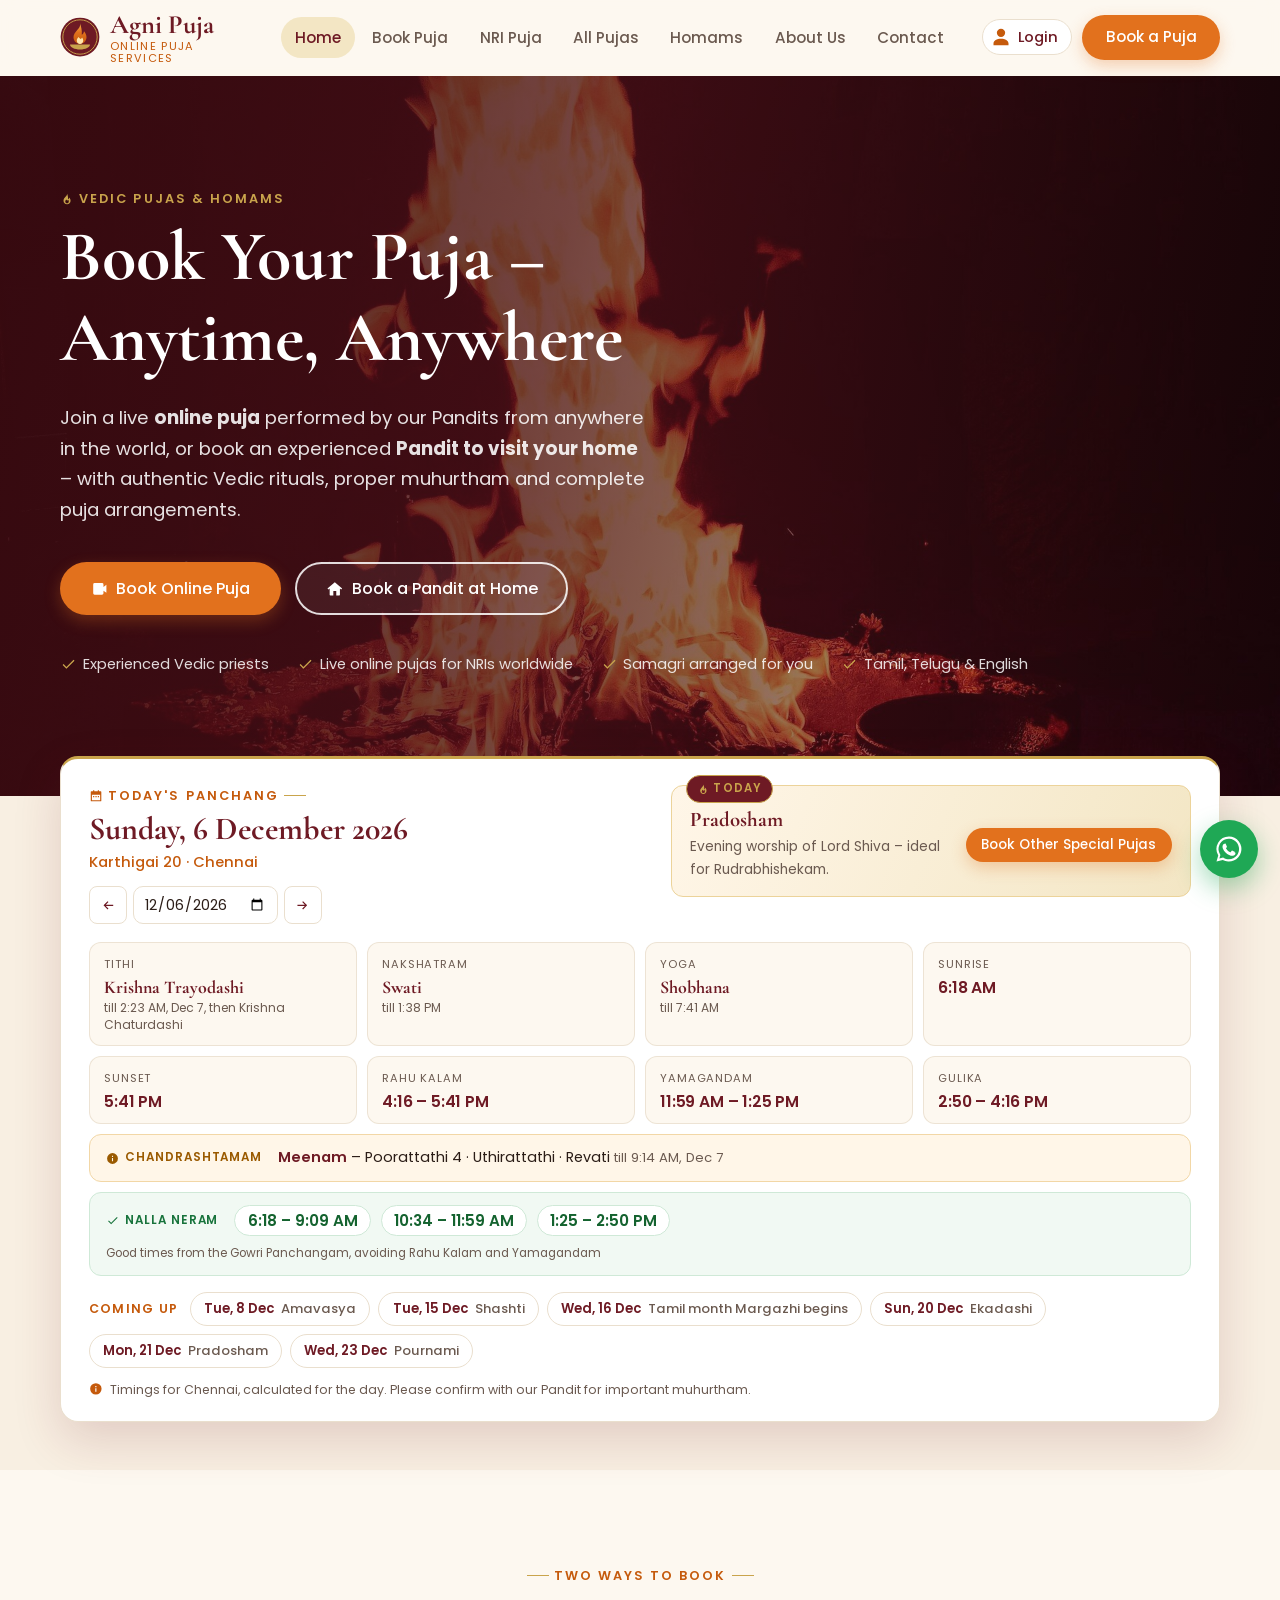
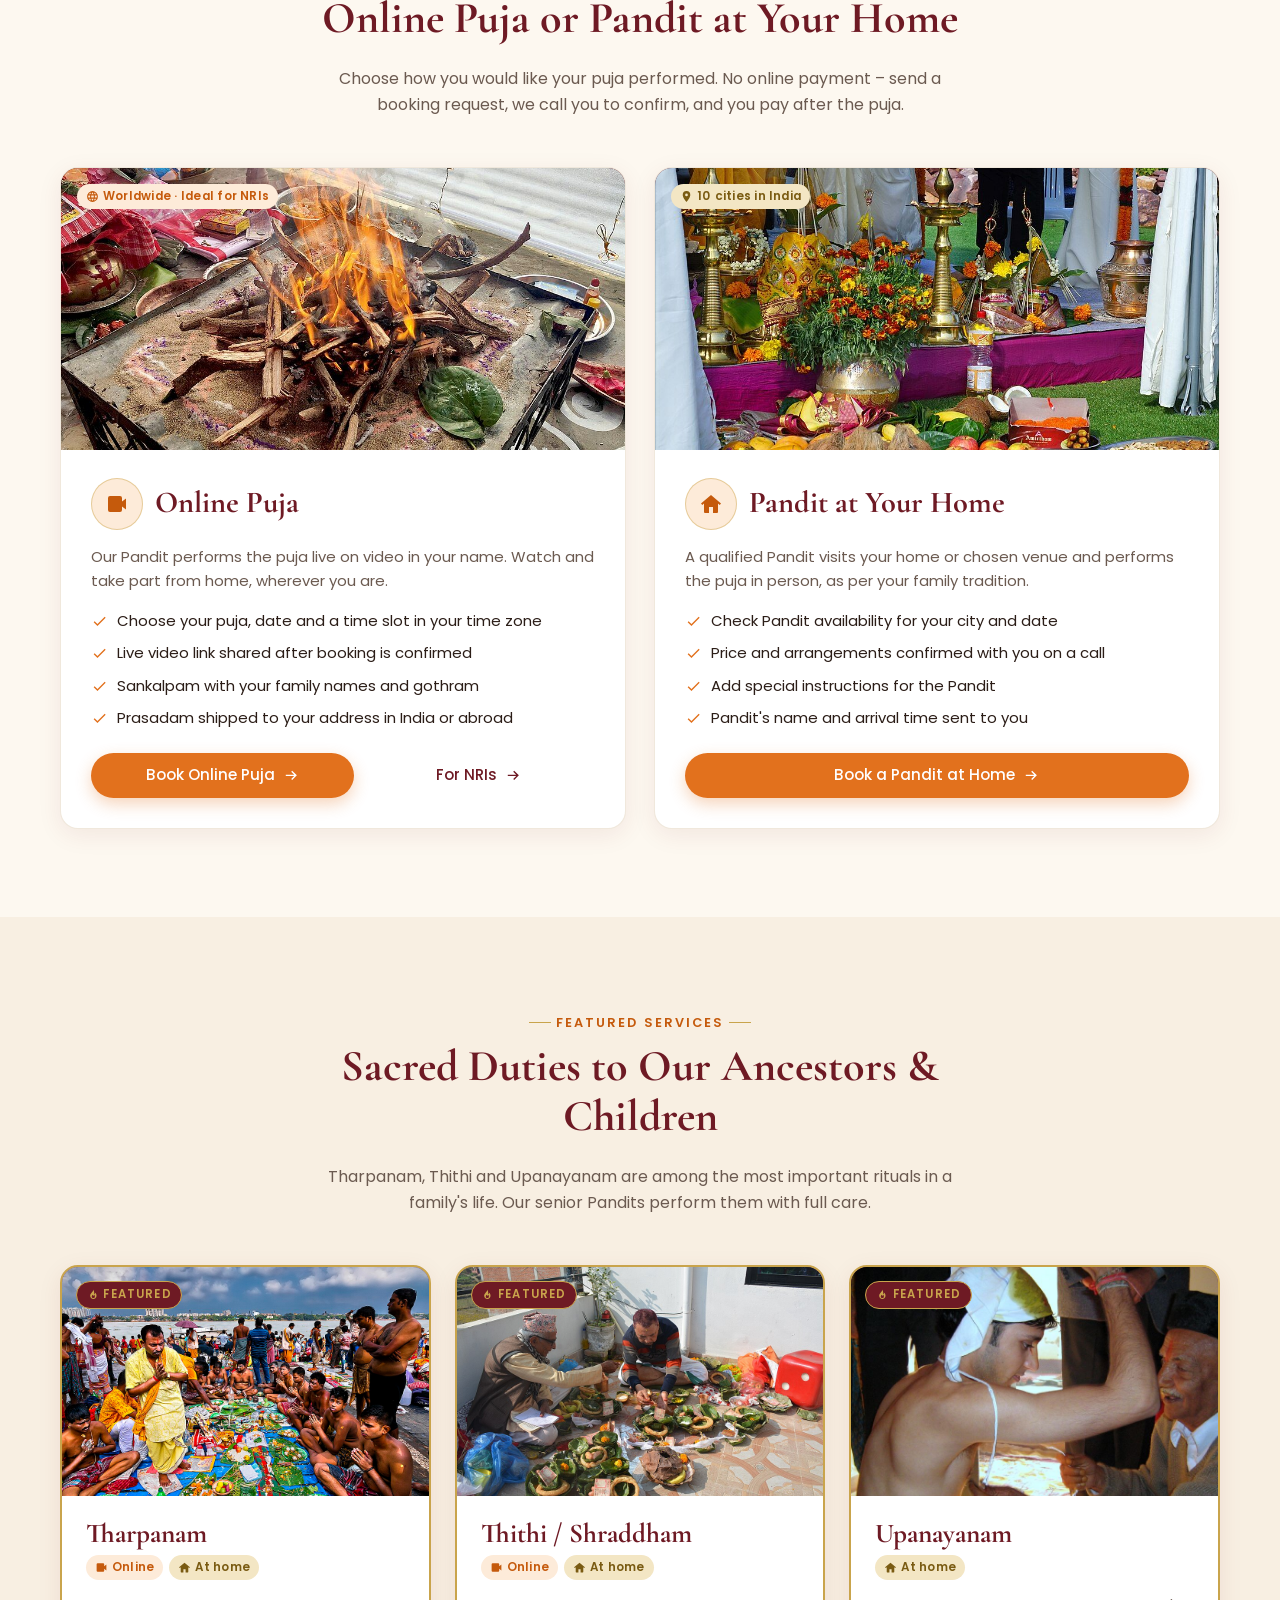
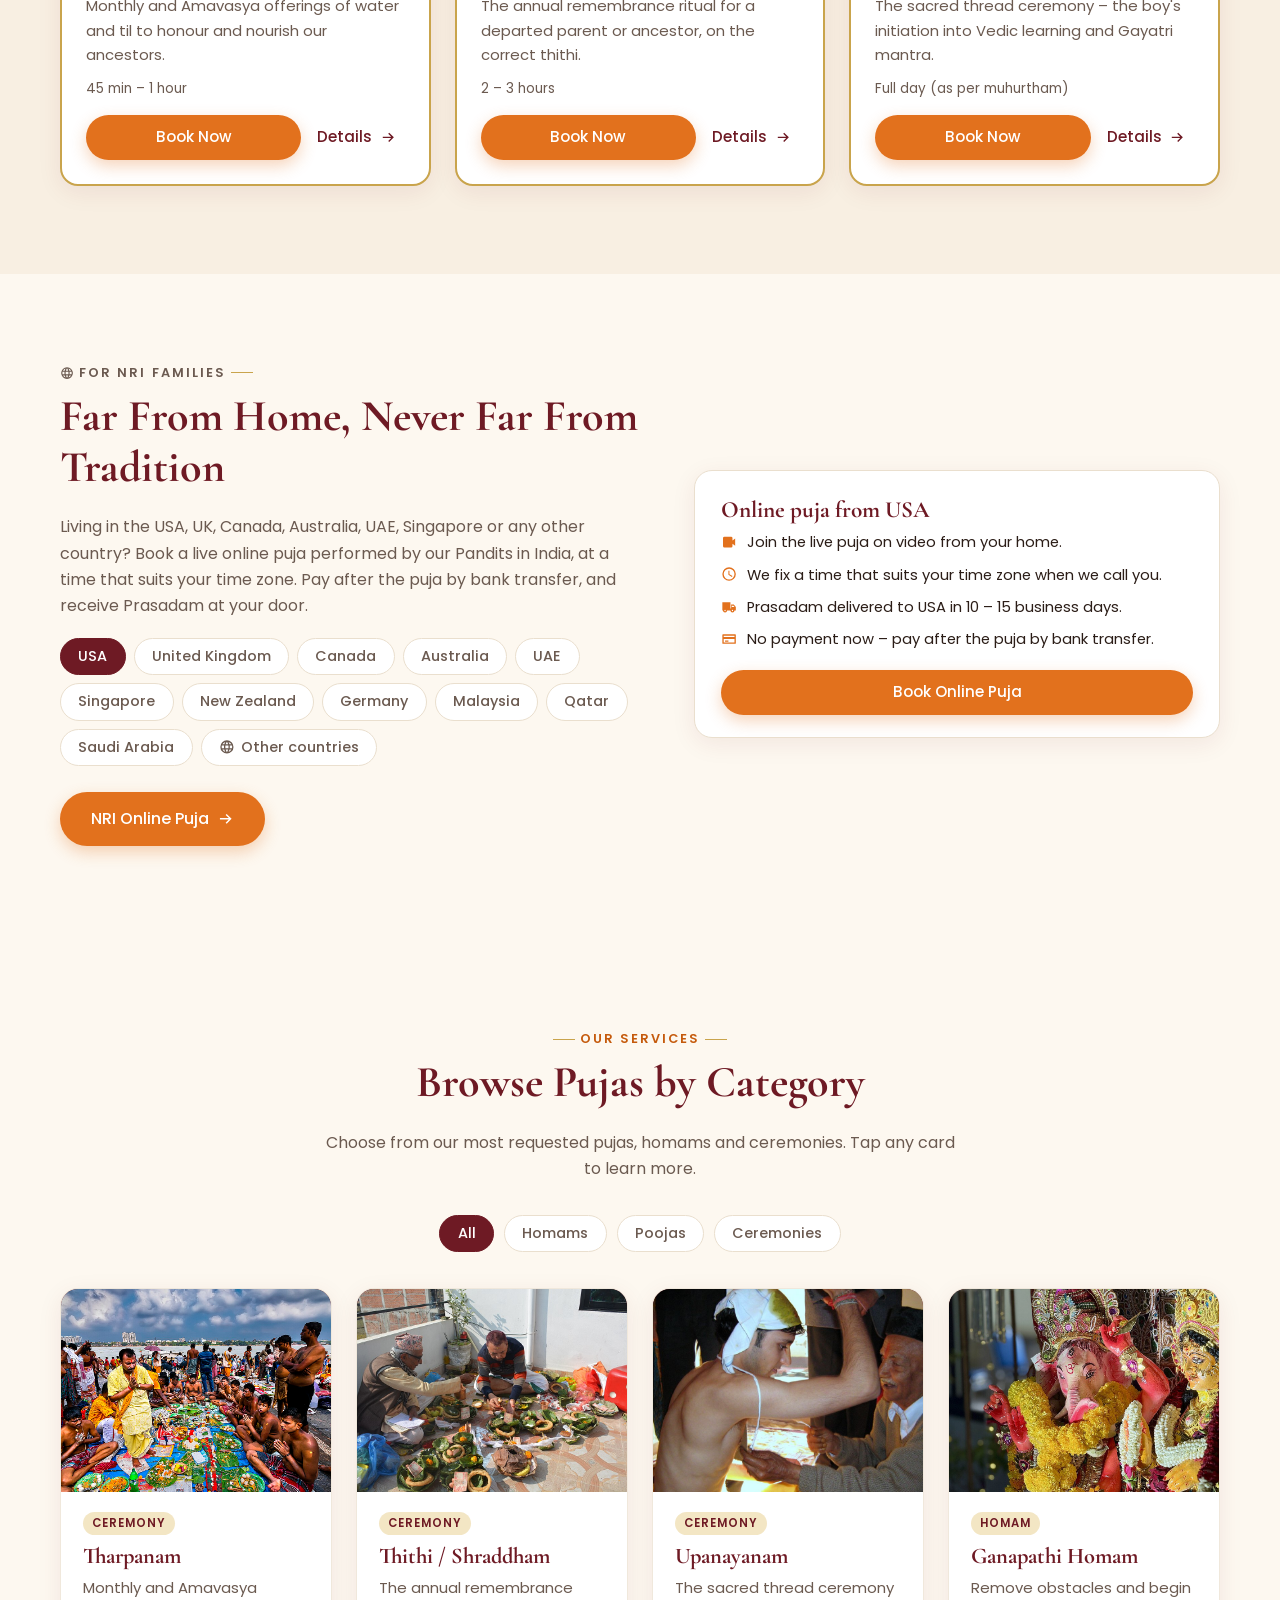
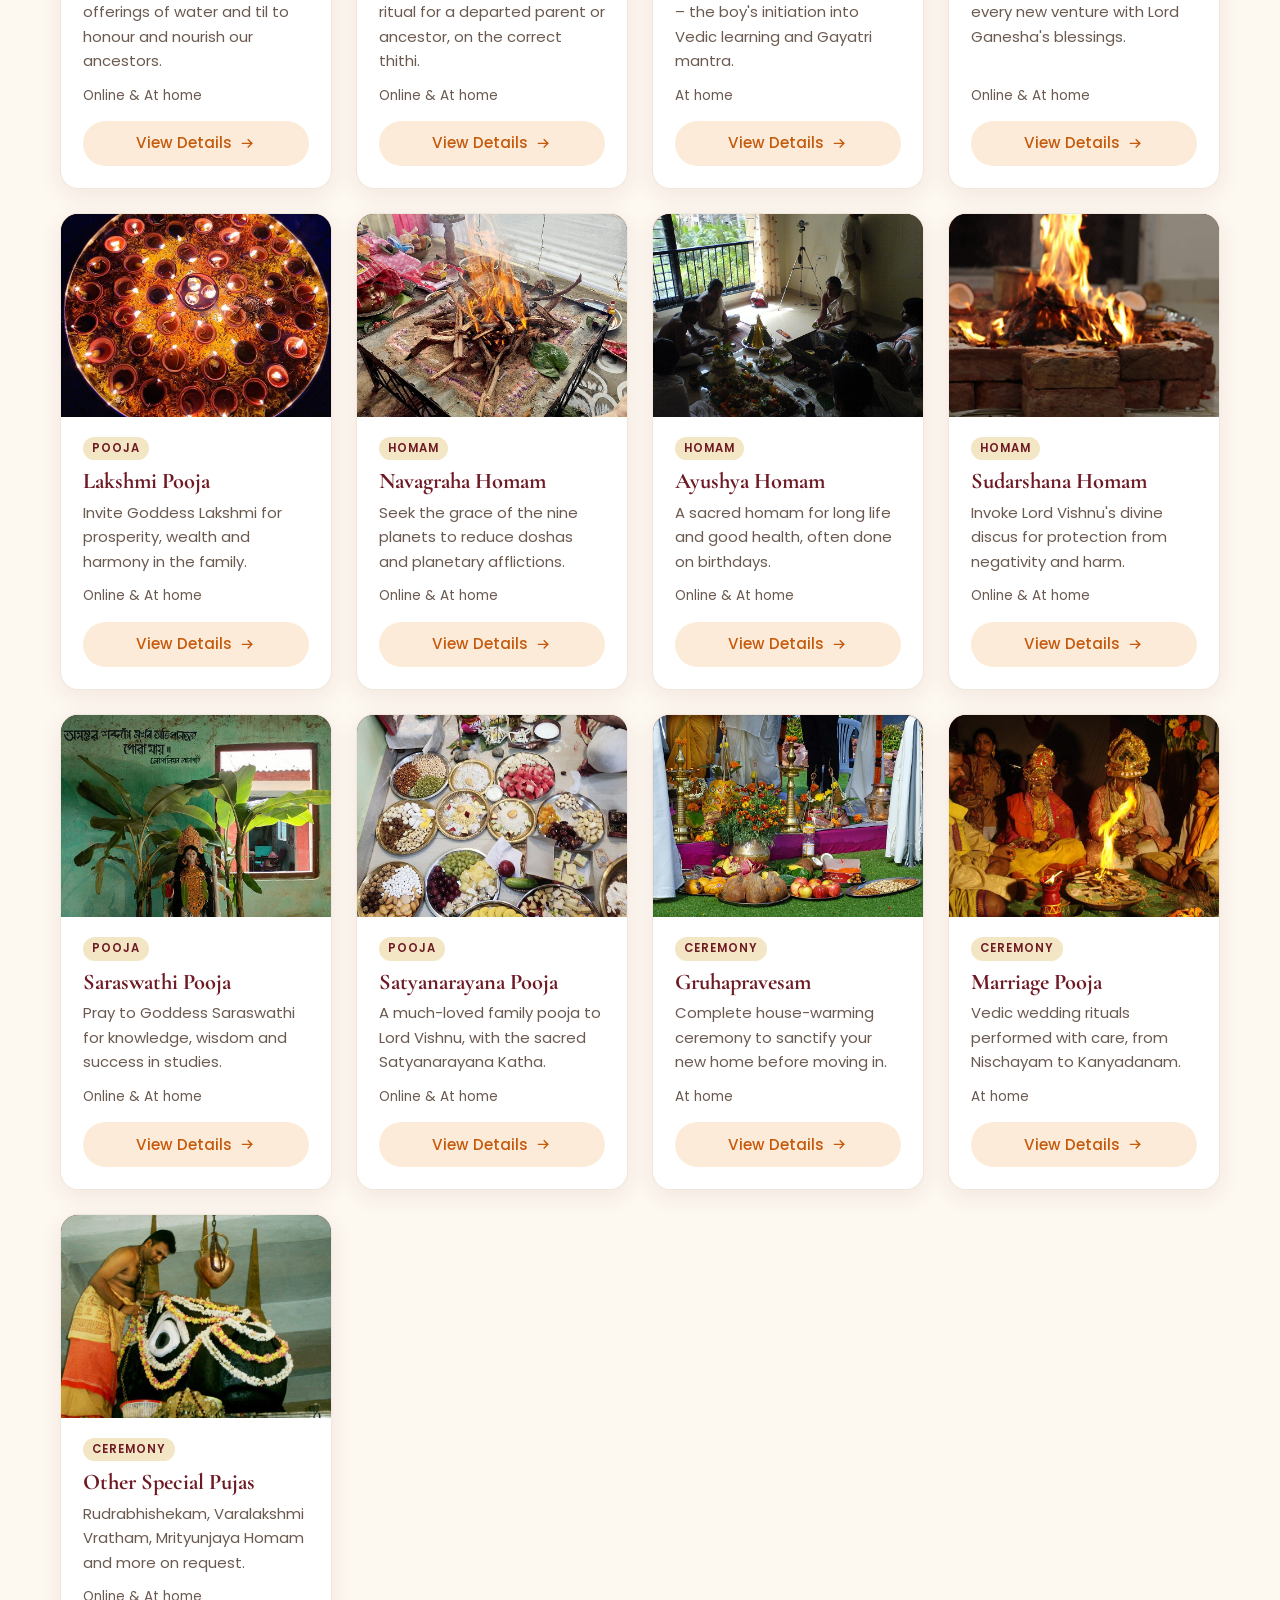
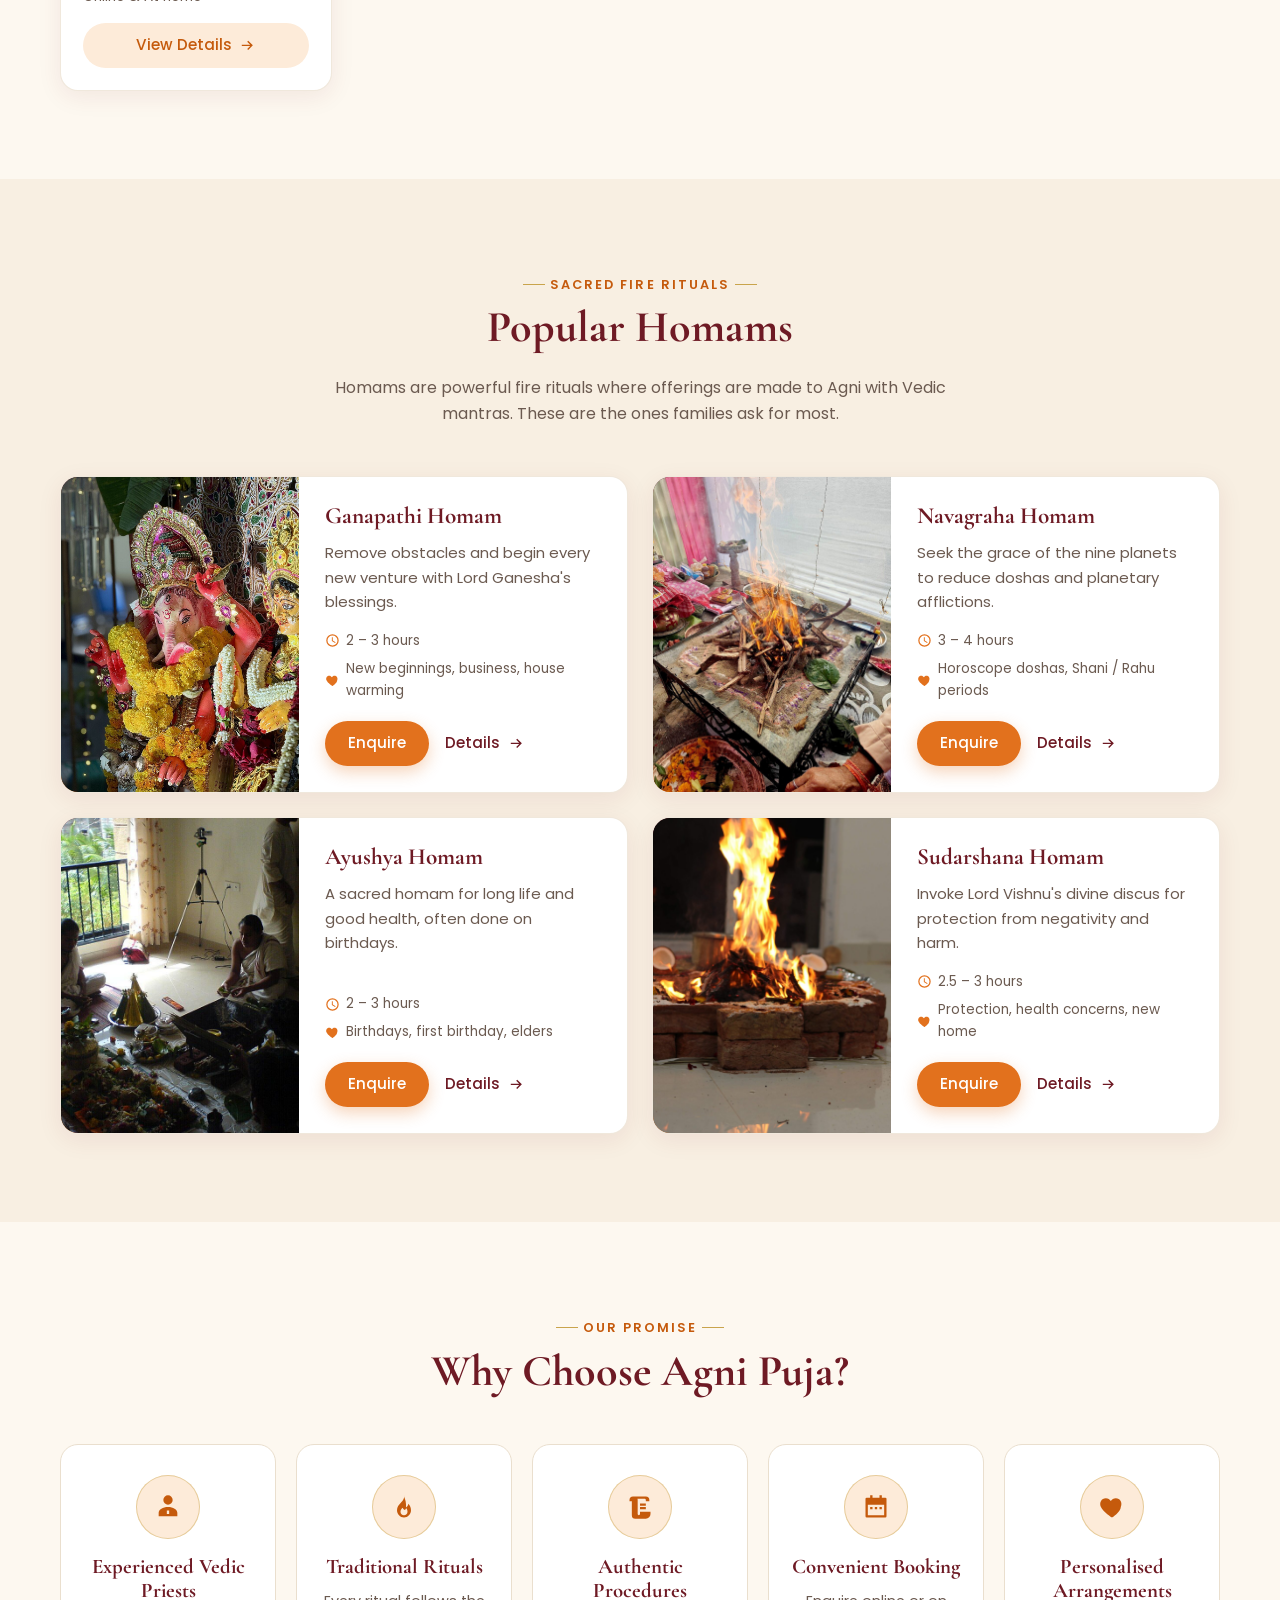
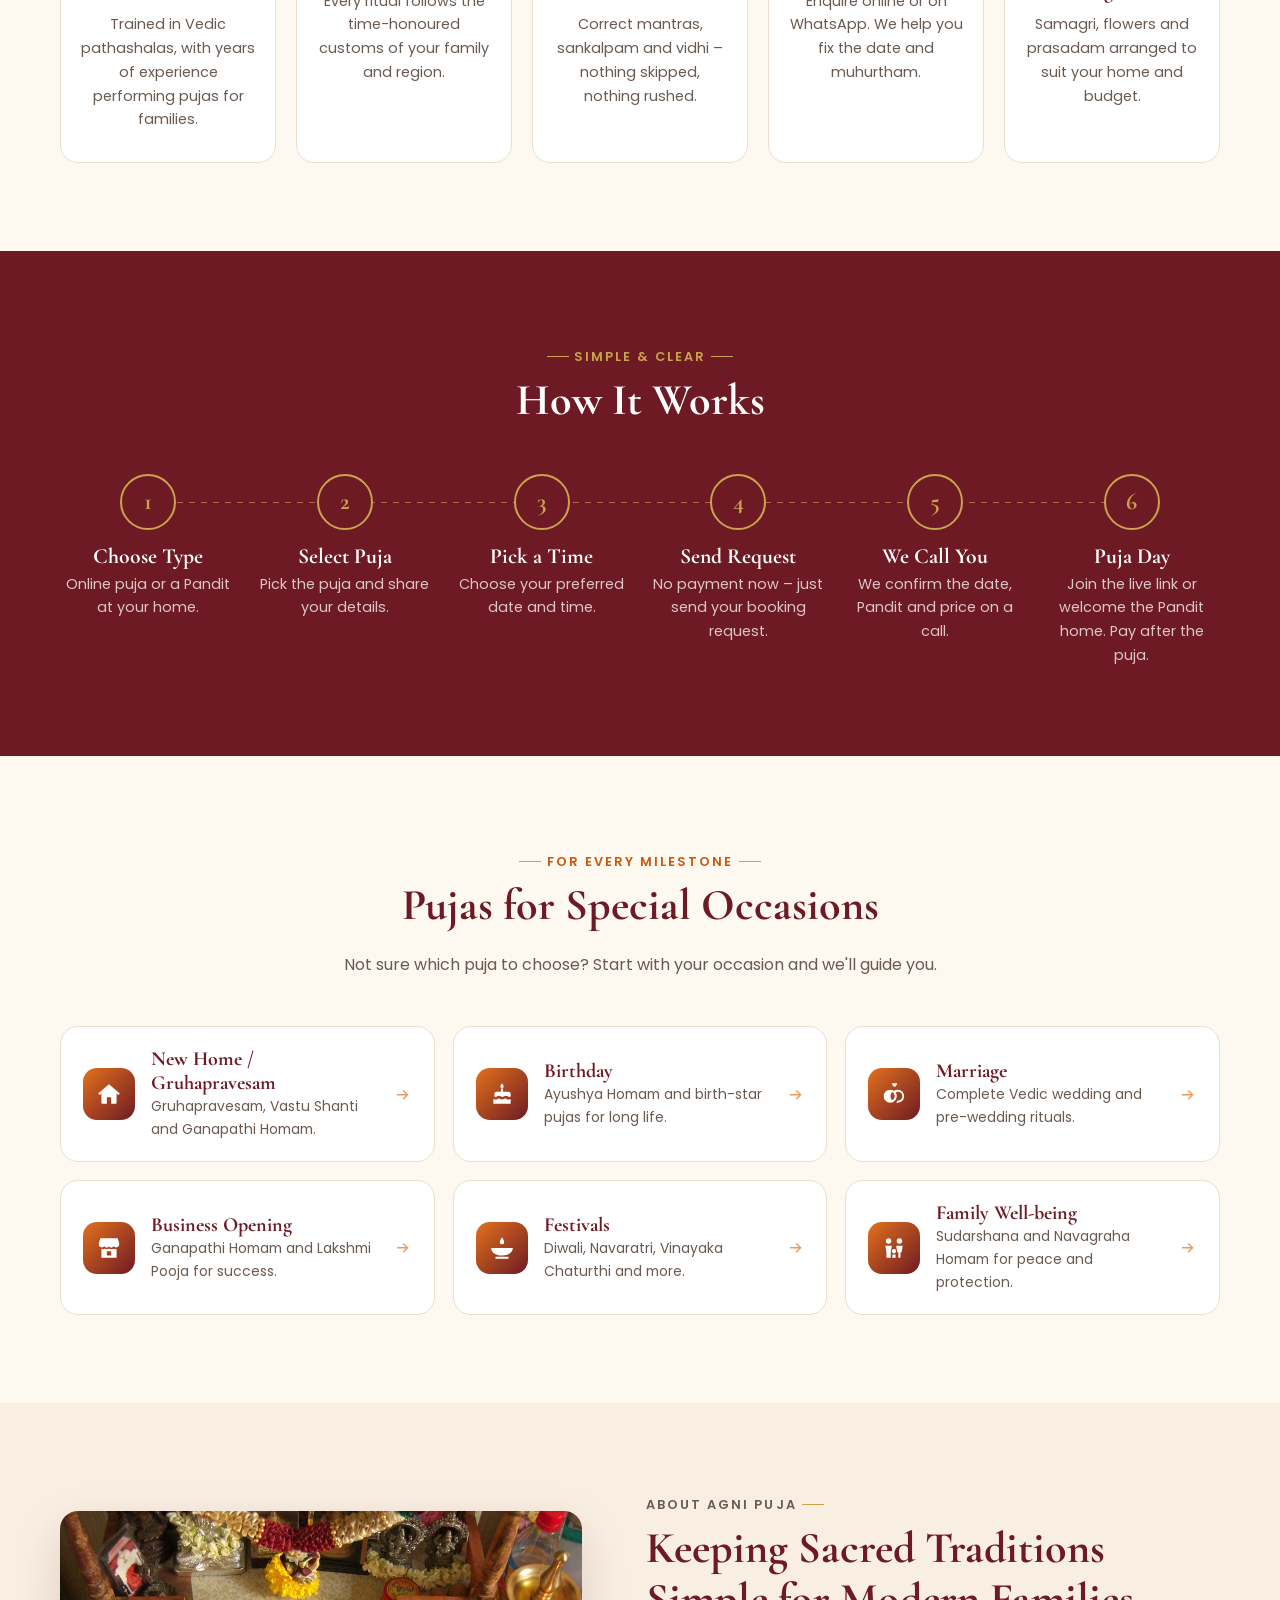
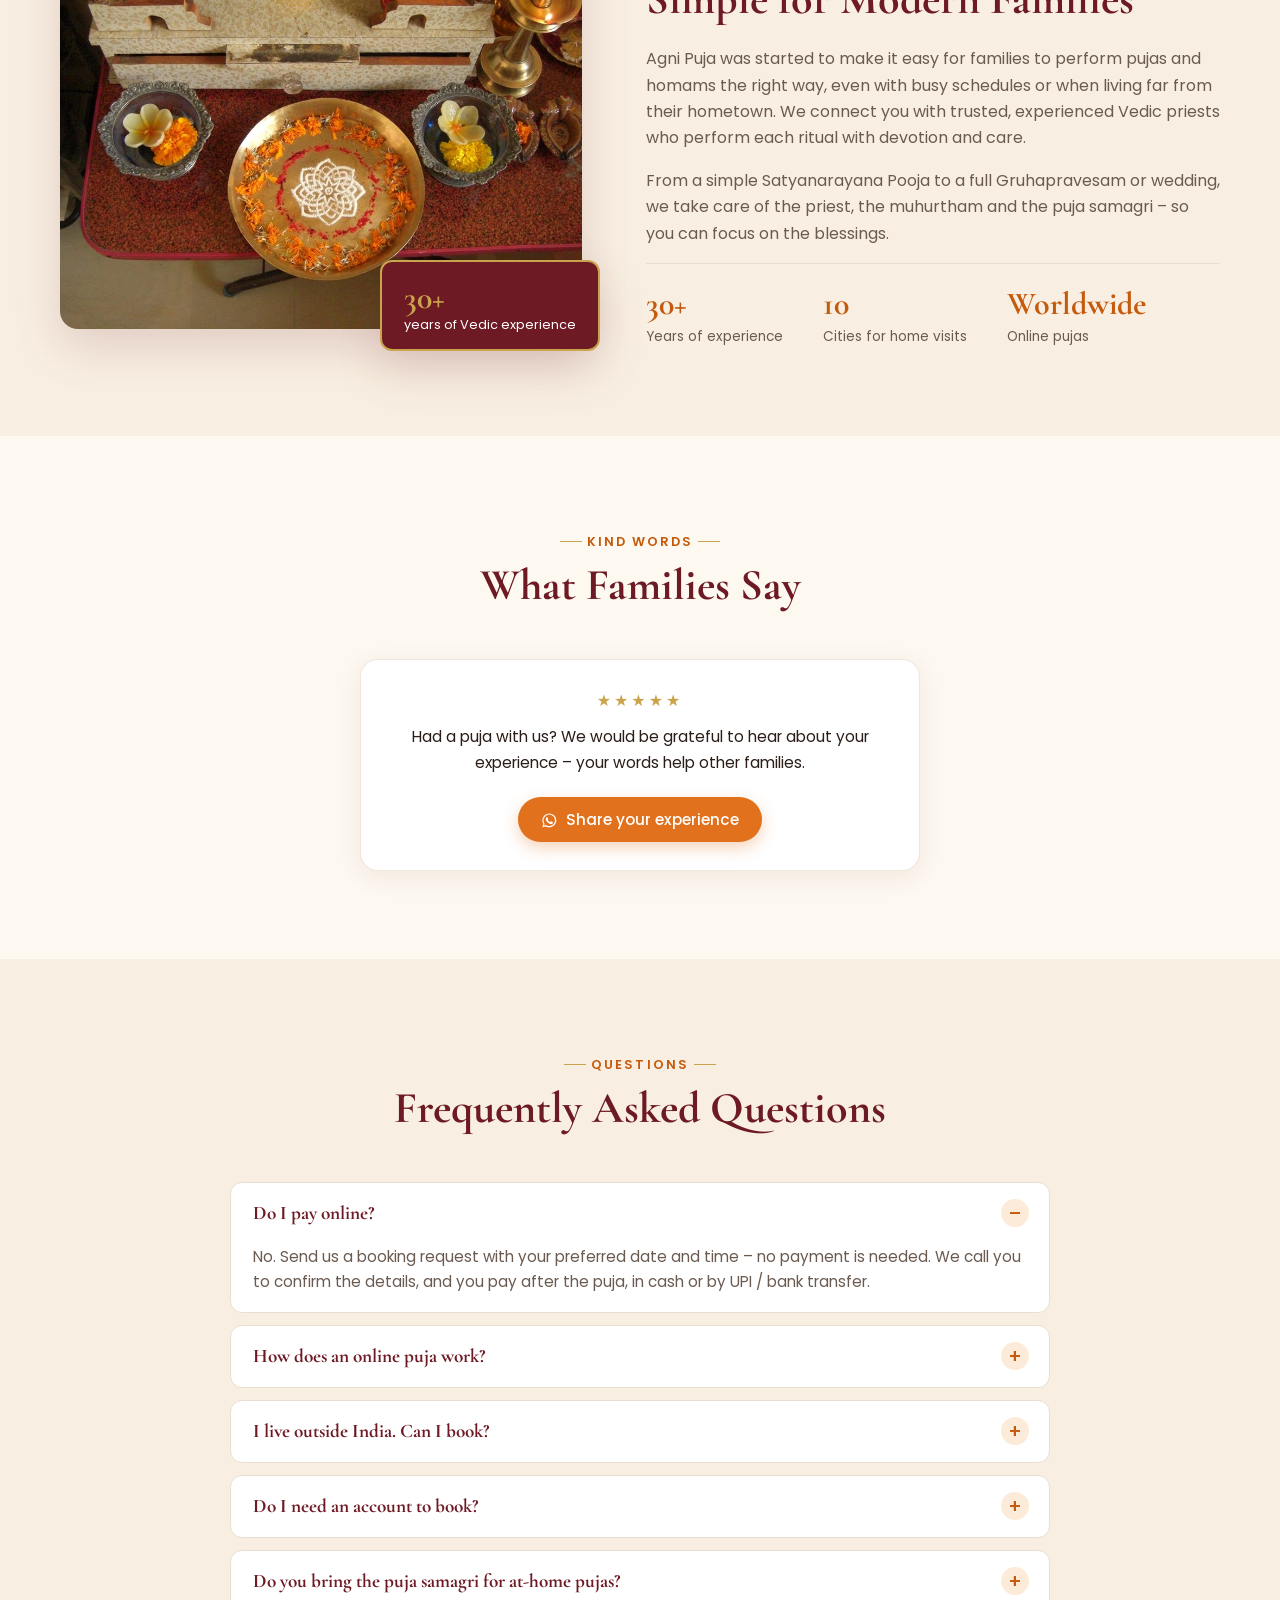
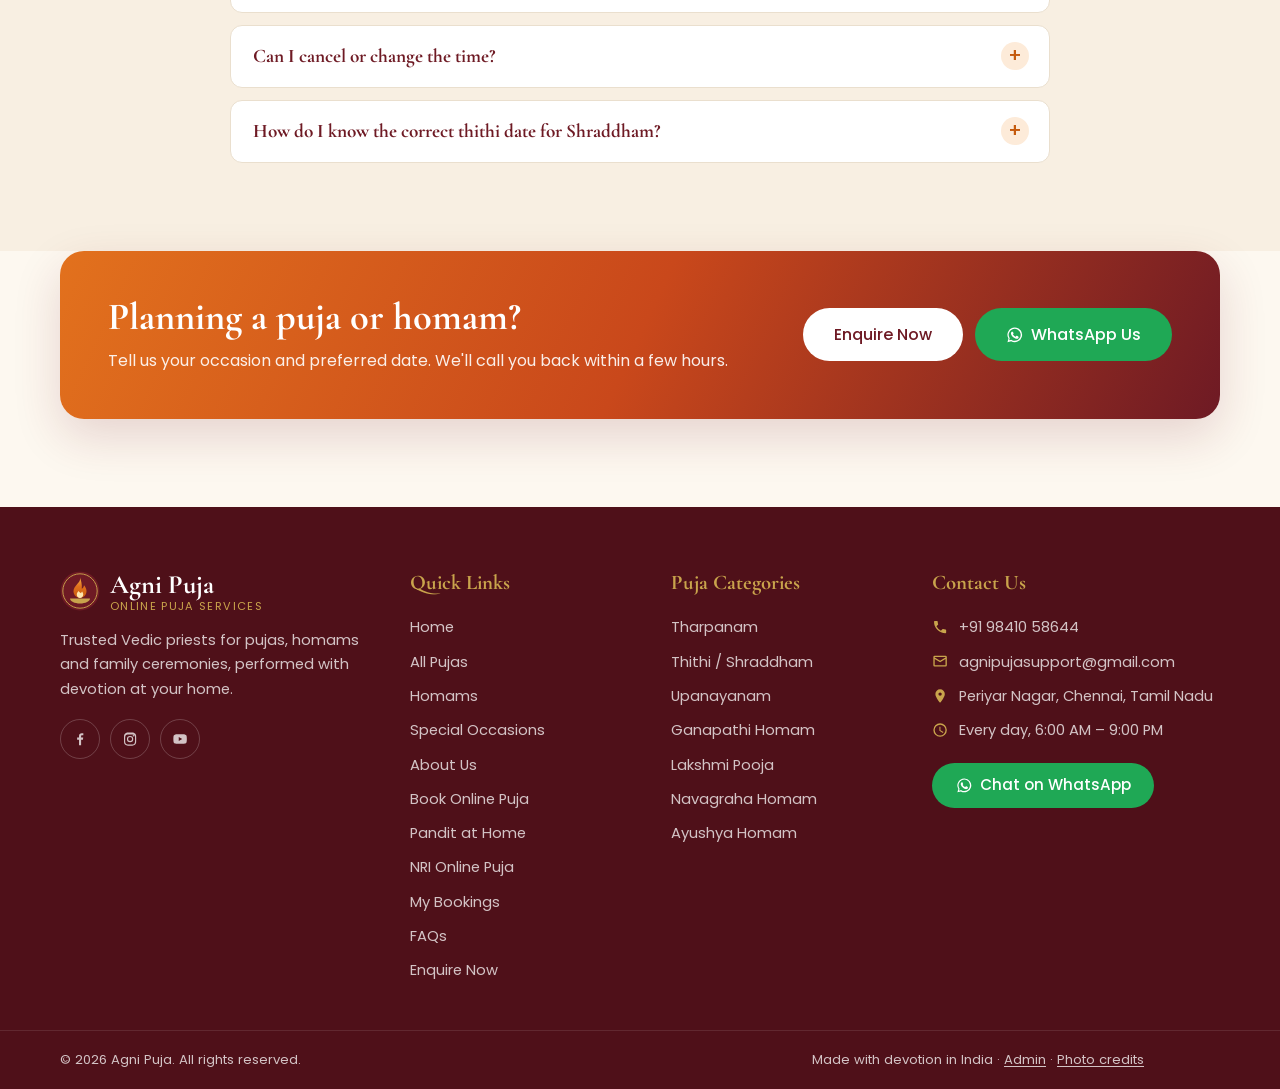
==== index.html @ 605076d4 "Keep reviews section with a Share your experience invite Co-Authored-By: Claude Opus 5.5 <noreply@an" ====
<!doctype html>
<html lang="en">
<head>
  <meta charset="utf-8">
  <meta name="viewport" content="width=device-width, initial-scale=1">
  <title>Agni Puja – Online Puja &amp; Homam Services</title>
  <meta name="description" content="Agni Puja helps you book experienced Vedic priests for Ganapathi Homam, Lakshmi Pooja, Navagraha Homam, Gruhapravesam, marriage and other Hindu ceremonies.">
  <link rel="icon" href="images/logo.svg" type="image/svg+xml">
  <link rel="preconnect" href="https://fonts.googleapis.com">
  <link rel="preconnect" href="https://fonts.gstatic.com" crossorigin>
  <link href="https://fonts.googleapis.com/css2?family=Cormorant+Garamond:wght@500;600;700&family=Poppins:wght@400;500;600&display=swap" rel="stylesheet">
  <link rel="stylesheet" href="css/styles.css?v=20261126e">
  <link rel="stylesheet" href="css/app.css?v=20261127e">
</head>
<body>

  <!-- ============ ICON SPRITE ============ -->
  <svg width="0" height="0" style="position:absolute" aria-hidden="true">
    <symbol id="i-flame" viewBox="0 0 24 24"><path fill="currentColor" d="M12 2c.6 3.2-1.4 4.9-2.9 6.6C7.6 10.2 6 12 6 14.8 6 18.2 8.7 21 12 21s6-2.8 6-6.2c0-2.4-1-4.1-2.3-5.6-.2 1.5-.9 2.6-2 3.2.4-3.6-.6-7.2-1.7-9.4Zm0 17c-1.7 0-3-1.3-3-3 0-1.4.9-2.3 1.8-3.3.4 1 1.2 1.7 2.2 1.9.1-.6.5-1.2 1-1.6.6.8 1 1.8 1 3 0 1.7-1.3 3-3 3Z"/></symbol>
    <symbol id="i-whatsapp" viewBox="0 0 24 24"><path fill="currentColor" d="M12 2a10 10 0 0 0-8.6 15.1L2 22l5-1.3A10 10 0 1 0 12 2Zm0 18.2c-1.6 0-3.1-.4-4.4-1.2l-.3-.2-3 .8.8-2.9-.2-.3A8.2 8.2 0 1 1 12 20.2Zm4.5-6.1c-.2-.1-1.5-.7-1.7-.8-.2-.1-.4-.1-.6.1l-.8 1c-.1.2-.3.2-.5.1a6.7 6.7 0 0 1-3.3-2.9c-.3-.4.3-.4.7-1.3.1-.2 0-.3 0-.4l-.8-1.8c-.2-.5-.4-.4-.6-.4h-.5a1 1 0 0 0-.7.3 3 3 0 0 0-.9 2.2c0 1.3.9 2.5 1 2.7.1.2 1.8 2.8 4.4 3.9 1.6.7 2.3.8 3.1.6.5-.1 1.5-.6 1.7-1.2.2-.6.2-1.1.2-1.2-.1-.1-.3-.2-.6-.3Z"/></symbol>
    <symbol id="i-phone" viewBox="0 0 24 24"><path fill="currentColor" d="M6.6 10.8a15.1 15.1 0 0 0 6.6 6.6l2.2-2.2c.3-.3.7-.4 1-.2 1.1.4 2.3.6 3.6.6.6 0 1 .4 1 1V20c0 .6-.4 1-1 1A17 17 0 0 1 3 4c0-.6.4-1 1-1h3.5c.6 0 1 .4 1 1 0 1.2.2 2.4.6 3.6.1.3 0 .7-.2 1l-2.3 2.2Z"/></symbol>
    <symbol id="i-mail" viewBox="0 0 24 24"><path fill="currentColor" d="M4 4h16a2 2 0 0 1 2 2v12a2 2 0 0 1-2 2H4a2 2 0 0 1-2-2V6a2 2 0 0 1 2-2Zm0 2v.5l8 5 8-5V6H4Zm16 2.8-8 5-8-5V18h16V8.8Z"/></symbol>
    <symbol id="i-pin" viewBox="0 0 24 24"><path fill="currentColor" d="M12 2a7 7 0 0 0-7 7c0 5.2 7 13 7 13s7-7.8 7-13a7 7 0 0 0-7-7Zm0 9.5A2.5 2.5 0 1 1 12 6.5a2.5 2.5 0 0 1 0 5Z"/></symbol>
    <symbol id="i-clock" viewBox="0 0 24 24"><path fill="currentColor" d="M12 2a10 10 0 1 0 0 20 10 10 0 0 0 0-20Zm0 18a8 8 0 1 1 0-16 8 8 0 0 1 0 16Zm.5-13H11v6l5.2 3.2.8-1.3-4.5-2.7V7Z"/></symbol>
    <symbol id="i-arrow" viewBox="0 0 24 24"><path fill="currentColor" d="M13.2 5.3 19.9 12l-6.7 6.7-1.4-1.4 4.3-4.3H4v-2h12.1l-4.3-4.3 1.4-1.4Z"/></symbol>
    <symbol id="i-check" viewBox="0 0 24 24"><path fill="currentColor" d="m9.5 16.2-4.2-4.2-1.4 1.4 5.6 5.6 12-12-1.4-1.4z"/></symbol>
    <symbol id="i-close" viewBox="0 0 24 24"><path fill="currentColor" d="M18.3 5.7 12 12l6.3 6.3-1.4 1.4L10.6 13.4 4.3 19.7l-1.4-1.4L9.2 12 2.9 5.7l1.4-1.4 6.3 6.3 6.3-6.3z" transform="translate(.7)"/></symbol>
    <symbol id="i-menu" viewBox="0 0 24 24"><path fill="currentColor" d="M3 6h18v2H3zm0 5h18v2H3zm0 5h18v2H3z"/></symbol>
    <symbol id="i-priest" viewBox="0 0 24 24"><path fill="currentColor" d="M12 2a4 4 0 1 1 0 8 4 4 0 0 1 0-8Zm0 10c4.4 0 8 2.2 8 5v3H4v-3c0-2.8 3.6-5 8-5Zm-1 3v3h2v-3h-2Z"/></symbol>
    <symbol id="i-scroll" viewBox="0 0 24 24"><path fill="currentColor" d="M6 3h11a3 3 0 0 1 3 3v1h-3V6a1 1 0 0 0-1-1H9.8c.1.3.2.6.2 1v12a1 1 0 0 0 2 0v-2h9v2a4 4 0 0 1-4 4H8a3 3 0 0 1-3-3V7H3V6a3 3 0 0 1 3-3Zm6 6h5v2h-5V9Zm0 3h5v2h-5v-2Z"/></symbol>
    <symbol id="i-shield" viewBox="0 0 24 24"><path fill="currentColor" d="M12 2 4 5v6c0 5 3.4 9.7 8 11 4.6-1.3 8-6 8-11V5l-8-3Zm-1.2 14.2-3.5-3.5 1.4-1.4 2.1 2.1 4.8-4.8 1.4 1.4-6.2 6.2Z"/></symbol>
    <symbol id="i-calendar" viewBox="0 0 24 24"><path fill="currentColor" d="M7 2h2v2h6V2h2v2h3a1 1 0 0 1 1 1v15a1 1 0 0 1-1 1H4a1 1 0 0 1-1-1V5a1 1 0 0 1 1-1h3V2Zm12 8H5v9h14v-9Zm-8 2h2v2h-2v-2Zm4 0h2v2h-2v-2Zm-8 0h2v2H7v-2Z"/></symbol>
    <symbol id="i-heart" viewBox="0 0 24 24"><path fill="currentColor" d="M12 21s-7.5-4.6-9.6-9.3C.9 8.3 3 4.5 6.7 4.5c2 0 3.4 1.1 4.3 2.4.9-1.3 2.3-2.4 4.3-2.4 3.7 0 5.8 3.8 4.3 7.2C19.5 16.4 12 21 12 21Z"/></symbol>
    <symbol id="i-home" viewBox="0 0 24 24"><path fill="currentColor" d="M12 3 2 11.5l1.3 1.5L5 11.6V20a1 1 0 0 0 1 1h4v-6h4v6h4a1 1 0 0 0 1-1v-8.4l1.7 1.4 1.3-1.5L12 3Z"/></symbol>
    <symbol id="i-cake" viewBox="0 0 24 24"><path fill="currentColor" d="M12 2c1 1.3 1.5 2.3 1.5 3a1.5 1.5 0 0 1-3 0c0-.7.5-1.7 1.5-3Zm-1 5h2v3h5a2 2 0 0 1 2 2v2.3c-.8.6-1.6.6-2.4 0a3.3 3.3 0 0 0-4 0c-.8.6-1.6.6-2.4 0a3.3 3.3 0 0 0-4 0c-.8.6-1.6.6-2.2 0V12a2 2 0 0 1 2-2h4V7Zm-7 9.6c1.4.8 3 .8 4.2-.2.6-.4 1-.4 1.6 0 1.4 1 3 1 4.4 0 .6-.4 1-.4 1.6 0 1.2 1 2.8 1 4.2.2V21H4v-4.4Z"/></symbol>
    <symbol id="i-rings" viewBox="0 0 24 24"><path fill="currentColor" d="M8.5 8a6 6 0 1 0 0 12 6 6 0 0 0 0-12Zm0 2a4 4 0 0 1 1.6 7.7 6 6 0 0 1 0-7.4l-1.6-.3Zm7-2a6 6 0 0 0-3.4 1 6 6 0 0 1 1.3 1.8A4 4 0 1 1 15.5 18a6 6 0 0 1-1.6 1.8A6 6 0 1 0 15.5 8ZM10 2h5l-1.3 3h-2.4L10 2Z"/></symbol>
    <symbol id="i-shop" viewBox="0 0 24 24"><path fill="currentColor" d="M4 3h16l1.5 5a3 3 0 0 1-5.2 2.4 3 3 0 0 1-4.3.3 3 3 0 0 1-4.3-.3A3 3 0 0 1 2.5 8L4 3Zm1 9.8c1 .4 2 .4 3 0 1.2.6 2.8.6 4 0 1.2.6 2.8.6 4 0 1 .4 2 .4 3 0V21H5v-8.2ZM10 15v4h4v-4h-4Z"/></symbol>
    <symbol id="i-diya" viewBox="0 0 24 24"><path fill="currentColor" d="M12 2c.9 1.6 2 2.9 2 4.6a2 2 0 0 1-4 0C10 4.9 11.1 3.6 12 2ZM2 12h20c0 4-4 7-10 7S2 16 2 12Zm4 8h12v2H6v-2Z"/></symbol>
    <symbol id="i-family" viewBox="0 0 24 24"><path fill="currentColor" d="M7 3a2.5 2.5 0 1 1 0 5 2.5 2.5 0 0 1 0-5Zm10 0a2.5 2.5 0 1 1 0 5 2.5 2.5 0 0 1 0-5ZM4 10h6l-1 6v5H5v-5l-1-6Zm10 0h6l-1 6h-1v5h-2v-5h-1l-1-6Zm-2 3a2 2 0 1 1 0 4 2 2 0 0 1 0-4Zm-1.5 5h3v3h-3v-3Z"/></symbol>
    <symbol id="i-facebook" viewBox="0 0 24 24"><path fill="currentColor" d="M13.5 21v-8h2.7l.4-3.2h-3.1V7.8c0-.9.3-1.5 1.6-1.5h1.7V3.4c-.3 0-1.3-.1-2.4-.1-2.4 0-4 1.5-4 4.1v2.4H7.6V13h2.8v8h3.1Z"/></symbol>
    <symbol id="i-instagram" viewBox="0 0 24 24"><path fill="currentColor" d="M12 7.3a4.7 4.7 0 1 0 0 9.4 4.7 4.7 0 0 0 0-9.4Zm0 7.7a3 3 0 1 1 0-6 3 3 0 0 1 0 6Zm6-7.9a1.1 1.1 0 1 1-2.2 0 1.1 1.1 0 0 1 2.2 0ZM21 8c0-1.6-.4-3-1.6-4.2C18.2 2.6 16.8 2.2 15.2 2.1H8.8C7.2 2.2 5.8 2.6 4.6 3.8 3.4 5 3 6.4 3 8v8c0 1.6.4 3 1.6 4.2 1.2 1.2 2.6 1.6 4.2 1.7h6.4c1.6-.1 3-.5 4.2-1.7 1.2-1.2 1.6-2.6 1.6-4.2V8Zm-2.1 9.8a3 3 0 0 1-1.7 1.7c-1.2.5-4 .4-5.2.4s-4 .1-5.2-.4a3 3 0 0 1-1.7-1.7c-.5-1.2-.4-4-.4-5.3s-.1-4 .4-5.2a3 3 0 0 1 1.7-1.7c1.2-.5 4-.4 5.2-.4s4-.1 5.2.4a3 3 0 0 1 1.7 1.7c.5 1.2.4 4 .4 5.2s.1 4.1-.4 5.3Z"/></symbol>
    <symbol id="i-youtube" viewBox="0 0 24 24"><path fill="currentColor" d="M21.6 7.2a2.5 2.5 0 0 0-1.8-1.8C18.2 5 12 5 12 5s-6.2 0-7.8.4A2.5 2.5 0 0 0 2.4 7.2 26 26 0 0 0 2 12a26 26 0 0 0 .4 4.8 2.5 2.5 0 0 0 1.8 1.8C5.8 19 12 19 12 19s6.2 0 7.8-.4a2.5 2.5 0 0 0 1.8-1.8A26 26 0 0 0 22 12a26 26 0 0 0-.4-4.8ZM10 15V9l5.2 3L10 15Z"/></symbol>
  </svg>

  <!-- ============ HEADER ============ -->
  <header class="site-header" id="top">
    <div class="container header-inner">
      <a href="#home" class="brand" aria-label="Agni Puja home">
        <img src="images/logo.svg" alt="" width="40" height="40">
        <span class="brand-text">
          <span class="brand-name">Agni Puja</span>
          <span class="brand-tag">Online Puja Services</span>
        </span>
      </a>

      <nav class="main-nav" id="mainNav" aria-label="Main">
        <a href="#home" class="active">Home</a>
        <a href="#services">Book Puja</a>
        <a href="#nri">NRI Puja</a>
        <a href="#pujas">All Pujas</a>
        <a href="#homams">Homams</a>
        <a href="#about">About Us</a>
        <a href="#contact">Contact</a>
        <a class="btn btn-primary nav-cta-mobile" href="book.html">Book a Puja</a>
        <button class="btn btn-outline nav-cta-mobile" data-enquire>Enquire Now</button>
      </nav>

      <div class="header-actions">
        <a class="btn btn-primary header-cta" href="book.html">Book a Puja</a>
        <button class="menu-toggle" id="menuToggle" aria-label="Open menu" aria-expanded="false" aria-controls="mainNav">
          <svg><use href="#i-menu"/></svg>
        </button>
      </div>
    </div>
  </header>

  <main>
    <!-- ============ HERO ============ -->
    <section class="hero" id="home">
      <div class="hero-bg" role="img" aria-label="Sacred fire burning in a traditional homam kundam"></div>
      <div class="container hero-content">
        <p class="eyebrow eyebrow-light"><svg><use href="#i-flame"/></svg> Vedic Pujas &amp; Homams</p>
        <h1>Book Your Puja – Anytime, Anywhere</h1>
        <p class="hero-sub">
          Join a live <strong>online puja</strong> performed by our Pandits from anywhere in the world, or book an
          experienced <strong>Pandit to visit your home</strong> – with authentic Vedic rituals, proper muhurtham and
          complete puja arrangements.
        </p>
        <div class="hero-buttons">
          <a href="book.html?mode=online" class="btn btn-primary btn-lg"><svg><use href="#i-video"/></svg> Book Online Puja</a>
          <a href="book.html?mode=home" class="btn btn-outline-light btn-lg"><svg><use href="#i-home"/></svg> Book a Pandit at Home</a>
        </div>
        <ul class="hero-trust">
          <li><svg><use href="#i-check"/></svg> Experienced Vedic priests</li>
          <li><svg><use href="#i-check"/></svg> Live online pujas for NRIs worldwide</li>
          <li><svg><use href="#i-check"/></svg> Samagri arranged for you</li>
          <li><svg><use href="#i-check"/></svg> Tamil, Telugu &amp; English</li>
        </ul>
      </div>
    </section>

    <!-- ============ TODAY'S PANCHANG ============ -->
    <section class="panchang-band" id="panchang" aria-labelledby="panchangTitle">
      <div class="container"><div class="panchang" id="panchangBox"><!-- filled by js/home.js --></div></div>
    </section>

    <!-- ============ TWO WAYS TO BOOK ============ -->
    <section class="section" id="services">
      <div class="container">
        <div class="section-head">
          <p class="eyebrow">Two Ways to Book</p>
          <h2>Online Puja or Pandit at Your Home</h2>
          <p>Choose how you would like your puja performed. No online payment – send a booking request, we call you to confirm, and you pay after the puja.</p>
        </div>
        <div class="service-split">
          <article class="card service-card">
            <div class="media" style="position:relative">
              <span class="badge badge-saffron service-label"><svg><use href="#i-globe"/></svg> Worldwide · Ideal for NRIs</span>
              <svg aria-hidden="true"><use href="#i-flame"/></svg>
              <img src="images/navagraha-homam.jpg" alt="Homam being performed with sacred fire" loading="lazy" onerror="this.remove()">
            </div>
            <div class="card-body">
              <h3><span class="feature-icon"><svg><use href="#i-video"/></svg></span> Online Puja</h3>
              <p class="price-from" data-price-from="online"></p>
              <p>Our Pandit performs the puja live on video in your name. Watch and take part from home, wherever you are.</p>
              <ul class="benefits">
                <li><svg><use href="#i-check"/></svg> Choose your puja, date and a time slot in your time zone</li>
                <li><svg><use href="#i-check"/></svg> Live video link shared after booking is confirmed</li>
                <li><svg><use href="#i-check"/></svg> Sankalpam with your family names and gothram</li>
                <li><svg><use href="#i-check"/></svg> Prasadam shipped to your address in India or abroad</li>
              </ul>
              <div class="card-actions">
                <a class="btn btn-primary" href="book.html?mode=online">Book Online Puja <svg><use href="#i-arrow"/></svg></a>
                <a class="btn btn-link" href="nri.html">For NRIs <svg><use href="#i-arrow"/></svg></a>
              </div>
            </div>
          </article>
          <article class="card service-card">
            <div class="media" style="position:relative">
              <span class="badge badge-gold service-label"><svg><use href="#i-pin"/></svg> <span data-city-count>10</span> cities in India</span>
              <svg aria-hidden="true"><use href="#i-flame"/></svg>
              <img src="images/gruhapravesam.jpg" alt="Pandit performing a puja at a family home" loading="lazy" onerror="this.remove()">
            </div>
            <div class="card-body">
              <h3><span class="feature-icon"><svg><use href="#i-home"/></svg></span> Pandit at Your Home</h3>
              <p class="price-from" data-price-from="home"></p>
              <p>A qualified Pandit visits your home or chosen venue and performs the puja in person, as per your family tradition.</p>
              <ul class="benefits">
                <li><svg><use href="#i-check"/></svg> Check Pandit availability for your city and date</li>
                <li><svg><use href="#i-check"/></svg> Price and arrangements confirmed with you on a call</li>
                <li><svg><use href="#i-check"/></svg> Add special instructions for the Pandit</li>
                <li><svg><use href="#i-check"/></svg> Pandit's name and arrival time sent to you</li>
              </ul>
              <div class="card-actions">
                <a class="btn btn-primary" href="book.html?mode=home">Book a Pandit at Home <svg><use href="#i-arrow"/></svg></a>
              </div>
            </div>
          </article>
        </div>
      </div>
    </section>

    <!-- ============ FEATURED PUJAS ============ -->
    <section class="section section-tint" id="featured">
      <div class="container">
        <div class="section-head">
          <p class="eyebrow">Featured Services</p>
          <h2>Sacred Duties to Our Ancestors &amp; Children</h2>
          <p>Tharpanam, Thithi and Upanayanam are among the most important rituals in a family's life. Our senior Pandits perform them with full care.</p>
        </div>
        <div class="featured-grid" id="featuredGrid"><!-- filled by js/home.js --></div>
      </div>
    </section>

    <!-- ============ NRI ONLINE PUJA ============ -->
    <section class="section" id="nri">
      <div class="container nri-band">
        <div>
          <p class="eyebrow"><svg><use href="#i-globe"/></svg> For NRI Families</p>
          <h2>Far From Home, Never Far From Tradition</h2>
          <p>
            Living in the USA, UK, Canada, Australia, UAE, Singapore or any other country? Book a live online puja performed by
            our Pandits in India, at a time that suits your time zone. Pay after the puja by bank transfer, and receive Prasadam at your door.
          </p>
          <div class="country-chips" id="nriCountries"><!-- filled by js/home.js --></div>
          <div class="hero-buttons">
            <a href="nri.html" class="btn btn-primary btn-lg">NRI Online Puja <svg><use href="#i-arrow"/></svg></a>
          </div>
        </div>
        <div class="nri-panel" id="nriPanel"><!-- filled by js/home.js --></div>
      </div>
    </section>

    <!-- ============ BROWSE PUJAS ============ -->
    <section class="section" id="pujas">
      <div class="container">
        <div class="section-head">
          <p class="eyebrow">Our Services</p>
          <h2>Browse Pujas by Category</h2>
          <p>Choose from our most requested pujas, homams and ceremonies. Tap any card to learn more.</p>
        </div>

        <div class="filters" role="tablist" aria-label="Filter pujas">
          <button class="chip active" data-filter="all" role="tab" aria-selected="true">All</button>
          <button class="chip" data-filter="homam" role="tab" aria-selected="false">Homams</button>
          <button class="chip" data-filter="pooja" role="tab" aria-selected="false">Poojas</button>
          <button class="chip" data-filter="ceremony" role="tab" aria-selected="false">Ceremonies</button>
        </div>

        <div class="card-grid" id="pujaGrid"><!-- filled by js/main.js --></div>
      </div>
    </section>

    <!-- ============ POPULAR HOMAMS ============ -->
    <section class="section section-tint" id="homams">
      <div class="container">
        <div class="section-head">
          <p class="eyebrow">Sacred Fire Rituals</p>
          <h2>Popular Homams</h2>
          <p>Homams are powerful fire rituals where offerings are made to Agni with Vedic mantras. These are the ones families ask for most.</p>
        </div>
        <div class="homam-list" id="homamList"><!-- filled by js/main.js --></div>
      </div>
    </section>

    <!-- ============ WHY CHOOSE ============ -->
    <section class="section" id="why">
      <div class="container">
        <div class="section-head">
          <p class="eyebrow">Our Promise</p>
          <h2>Why Choose Agni Puja?</h2>
        </div>
        <div class="features">
          <div class="feature">
            <span class="feature-icon"><svg><use href="#i-priest"/></svg></span>
            <h3>Experienced Vedic Priests</h3>
            <p>Trained in Vedic pathashalas, with years of experience performing pujas for families.</p>
          </div>
          <div class="feature">
            <span class="feature-icon"><svg><use href="#i-flame"/></svg></span>
            <h3>Traditional Rituals</h3>
            <p>Every ritual follows the time-honoured customs of your family and region.</p>
          </div>
          <div class="feature">
            <span class="feature-icon"><svg><use href="#i-scroll"/></svg></span>
            <h3>Authentic Procedures</h3>
            <p>Correct mantras, sankalpam and vidhi – nothing skipped, nothing rushed.</p>
          </div>
          <div class="feature">
            <span class="feature-icon"><svg><use href="#i-calendar"/></svg></span>
            <h3>Convenient Booking</h3>
            <p>Enquire online or on WhatsApp. We help you fix the date and muhurtham.</p>
          </div>
          <div class="feature">
            <span class="feature-icon"><svg><use href="#i-heart"/></svg></span>
            <h3>Personalised Arrangements</h3>
            <p>Samagri, flowers and prasadam arranged to suit your home and budget.</p>
          </div>
        </div>
      </div>
    </section>

    <!-- ============ HOW IT WORKS ============ -->
    <section class="section section-maroon" id="how">
      <div class="container">
        <div class="section-head">
          <p class="eyebrow eyebrow-light">Simple &amp; Clear</p>
          <h2>How It Works</h2>
        </div>
        <ol class="steps steps-6">
          <li><span class="step-num">1</span><h3>Choose Type</h3><p>Online puja or a Pandit at your home.</p></li>
          <li><span class="step-num">2</span><h3>Select Puja</h3><p>Pick the puja and share your details.</p></li>
          <li><span class="step-num">3</span><h3>Pick a Time</h3><p>Choose your preferred date and time.</p></li>
          <li><span class="step-num">4</span><h3>Send Request</h3><p>No payment now – just send your booking request.</p></li>
          <li><span class="step-num">5</span><h3>We Call You</h3><p>We confirm the date, Pandit and price on a call.</p></li>
          <li><span class="step-num">6</span><h3>Puja Day</h3><p>Join the live link or welcome the Pandit home. Pay after the puja.</p></li>
        </ol>
      </div>
    </section>

    <!-- ============ OCCASIONS ============ -->
    <section class="section" id="occasions">
      <div class="container">
        <div class="section-head">
          <p class="eyebrow">For Every Milestone</p>
          <h2>Pujas for Special Occasions</h2>
          <p>Not sure which puja to choose? Start with your occasion and we'll guide you.</p>
        </div>
        <div class="occasion-grid" id="occasionGrid"><!-- filled by js/main.js --></div>
      </div>
    </section>

    <!-- ============ ABOUT ============ -->
    <section class="section section-tint" id="about">
      <div class="container about">
        <div class="about-media">
          <img src="images/about.jpg" alt="Home puja altar with brass lamps, flowers and a decorated plate" loading="lazy">
          <div class="about-badge">
            <strong>30+</strong>
            <span>years of Vedic experience</span>
          </div>
        </div>
        <div class="about-text">
          <p class="eyebrow">About Agni Puja</p>
          <h2>Keeping Sacred Traditions Simple for Modern Families</h2>
          <p>
            Agni Puja was started to make it easy for families to perform pujas and homams the right way,
            even with busy schedules or when living far from their hometown. We connect you with trusted,
            experienced Vedic priests who perform each ritual with devotion and care.
          </p>
          <p>
            From a simple Satyanarayana Pooja to a full Gruhapravesam or wedding, we take care of the
            priest, the muhurtham and the puja samagri – so you can focus on the blessings.
          </p>
          <ul class="about-stats">
            <li><strong>30+</strong><span>Years of experience</span></li>
            <li><strong>10</strong><span>Cities for home visits</span></li>
            <li><strong>Worldwide</strong><span>Online pujas</span></li>
          </ul>
        </div>
      </div>
    </section>

    <!-- ============ TESTIMONIALS ============ -->
    <section class="section" id="testimonials">
      <div class="container">
        <div class="section-head">
          <p class="eyebrow">Kind Words</p>
          <h2>What Families Say</h2>
        </div>
        <div class="testimonial-grid" id="testimonialGrid"><!-- filled by js/main.js --></div>
      </div>
    </section>

    <!-- ============ FAQ ============ -->
    <section class="section section-tint" id="faq">
      <div class="container">
        <div class="section-head">
          <p class="eyebrow">Questions</p>
          <h2>Frequently Asked Questions</h2>
        </div>
        <div class="faq-list" id="faqList"><!-- filled by js/home.js --></div>
      </div>
    </section>

    <!-- ============ CTA BAND ============ -->
    <section class="cta-band">
      <div class="container cta-inner">
        <div>
          <h2>Planning a puja or homam?</h2>
          <p>Tell us your occasion and preferred date. We'll call you back within a few hours.</p>
        </div>
        <div class="cta-buttons">
          <button class="btn btn-primary btn-lg" data-enquire>Enquire Now</button>
          <a class="btn btn-whatsapp btn-lg" data-whatsapp href="#"><svg><use href="#i-whatsapp"/></svg> WhatsApp Us</a>
        </div>
      </div>
    </section>
  </main>

  <!-- ============ FOOTER ============ -->
  <footer class="site-footer" id="contact">
    <div class="container footer-grid">
      <div class="footer-col footer-about">
        <a href="#home" class="brand brand-footer">
          <img src="images/logo.svg" alt="" width="40" height="40">
          <span class="brand-text">
            <span class="brand-name">Agni Puja</span>
            <span class="brand-tag">Online Puja Services</span>
          </span>
        </a>
        <p>Trusted Vedic priests for pujas, homams and family ceremonies, performed with devotion at your home.</p>
        <div class="social" id="socialLinks">
          <a href="#" data-social="facebook" aria-label="Facebook" target="_blank" rel="noopener"><svg><use href="#i-facebook"/></svg></a>
          <a href="#" data-social="instagram" aria-label="Instagram" target="_blank" rel="noopener"><svg><use href="#i-instagram"/></svg></a>
          <a href="#" data-social="youtube" aria-label="YouTube" target="_blank" rel="noopener"><svg><use href="#i-youtube"/></svg></a>
        </div>
      </div>

      <div class="footer-col">
        <h4>Quick Links</h4>
        <ul>
          <li><a href="#home">Home</a></li>
          <li><a href="#pujas">All Pujas</a></li>
          <li><a href="#homams">Homams</a></li>
          <li><a href="#occasions">Special Occasions</a></li>
          <li><a href="#about">About Us</a></li>
          <li><a href="book.html?mode=online">Book Online Puja</a></li>
          <li><a href="book.html?mode=home">Pandit at Home</a></li>
          <li><a href="nri.html">NRI Online Puja</a></li>
          <li><a href="dashboard.html">My Bookings</a></li>
          <li><a href="#faq">FAQs</a></li>
          <li><a href="#" data-enquire>Enquire Now</a></li>
        </ul>
      </div>

      <div class="footer-col">
        <h4>Puja Categories</h4>
        <ul id="footerPujas"><!-- filled by js/main.js --></ul>
      </div>

      <div class="footer-col">
        <h4>Contact Us</h4>
        <ul class="contact-list">
          <li><svg><use href="#i-phone"/></svg><a data-phone href="#"></a></li>
          <li><svg><use href="#i-mail"/></svg><a data-email href="#"></a></li>
          <li><svg><use href="#i-pin"/></svg><span data-address></span></li>
          <li><svg><use href="#i-clock"/></svg><span data-hours></span></li>
        </ul>
        <a class="btn btn-whatsapp" data-whatsapp href="#"><svg><use href="#i-whatsapp"/></svg> Chat on WhatsApp</a>
      </div>
    </div>
    <div class="footer-bottom">
      <div class="container">
        <p>© <span id="year"></span> Agni Puja. All rights reserved.</p>
        <p>Made with devotion in India · <a href="admin.html">Admin</a> · <a href="images/CREDITS.md" target="_blank" rel="noopener">Photo credits</a></p>
      </div>
    </div>
  </footer>

  <!-- Floating WhatsApp button -->
  <a class="whatsapp-float" data-whatsapp href="#" aria-label="Chat with us on WhatsApp">
    <svg><use href="#i-whatsapp"/></svg>
  </a>

  <!-- ============ PUJA DETAILS MODAL ============ -->
  <div class="modal" id="detailsModal" role="dialog" aria-modal="true" aria-labelledby="detailsTitle" hidden>
    <div class="modal-backdrop" data-close></div>
    <div class="modal-panel modal-details">
      <button class="modal-close" data-close aria-label="Close"><svg><use href="#i-close"/></svg></button>
      <div class="details-media media" id="detailsMedia"></div>
      <div class="details-body">
        <span class="tag" id="detailsType"></span>
        <h3 id="detailsTitle"></h3>
        <p id="detailsDesc"></p>
        <div class="details-meta">
          <div><span>Duration</span><strong id="detailsDuration"></strong></div>
          <div><span>Ideal for</span><strong id="detailsIdeal"></strong></div>
        </div>
        <h4>Benefits</h4>
        <ul class="benefits" id="detailsBenefits"></ul>
        <div class="details-actions" id="detailsBook"><!-- booking buttons, filled by js/main.js --></div>
        <div class="details-actions" style="margin-top:10px">
          <button class="btn btn-outline" id="detailsEnquire">Enquire for this Puja</button>
          <a class="btn btn-whatsapp" id="detailsWhatsapp" href="#" target="_blank" rel="noopener"><svg><use href="#i-whatsapp"/></svg> WhatsApp</a>
        </div>
      </div>
    </div>
  </div>

  <!-- ============ ENQUIRY MODAL ============ -->
  <div class="modal" id="enquiryModal" role="dialog" aria-modal="true" aria-labelledby="enquiryTitle" hidden>
    <div class="modal-backdrop" data-close></div>
    <div class="modal-panel modal-form">
      <button class="modal-close" data-close aria-label="Close"><svg><use href="#i-close"/></svg></button>

      <div id="enquiryFormWrap">
        <h3 id="enquiryTitle">Puja Enquiry</h3>
        <p class="modal-intro">Share a few details and our team will call you to plan your puja.</p>
        <form id="enquiryForm" novalidate>
          <div class="form-row">
            <label>Your name <span aria-hidden="true">*</span>
              <input type="text" name="name" required autocomplete="name" placeholder="e.g. Ramesh Kumar">
            </label>
            <label>Phone number <span aria-hidden="true">*</span>
              <input type="tel" name="phone" required autocomplete="tel" placeholder="10-digit mobile number" pattern="[0-9+\s\-]{10,15}">
            </label>
          </div>
          <div class="form-row">
            <label>Puja / Homam <span aria-hidden="true">*</span>
              <select name="puja" id="pujaSelect" required></select>
            </label>
            <label>Preferred date
              <input type="date" name="date">
            </label>
          </div>
          <div class="form-row">
            <label>City / Location <span aria-hidden="true">*</span>
              <input type="text" name="city" required autocomplete="address-level2" placeholder="e.g. Chennai">
            </label>
            <label>Email (optional)
              <input type="email" name="email" autocomplete="email" placeholder="you@example.com">
            </label>
          </div>
          <label>Message (optional)
            <textarea name="message" rows="3" placeholder="Occasion, preferred language, any special requirements…"></textarea>
          </label>
          <p class="form-error" id="formError" role="alert" hidden>Please fill in your name, a valid phone number, puja and city.</p>
          <div class="form-actions">
            <button type="submit" class="btn btn-primary" data-send="whatsapp"><svg><use href="#i-whatsapp"/></svg> Send via WhatsApp</button>
            <button type="submit" class="btn btn-outline" data-send="email"><svg><use href="#i-mail"/></svg> Send via Email</button>
          </div>
          <p class="form-note">No payment needed now. We'll confirm all details with you on call.</p>
        </form>
      </div>

      <div class="form-success" id="formSuccess" hidden>
        <span class="success-icon"><svg><use href="#i-check"/></svg></span>
        <h3>Thank you!</h3>
        <p>Your enquiry is ready to send. Once we receive it, our team will contact you shortly to plan your puja.</p>
        <button class="btn btn-primary" data-close data-close-all>Done</button>
      </div>
    </div>
  </div>

  <script src="js/pujas-data.js?v=20261127e"></script>
  <script src="js/store.js?v=20261127e"></script>
  <script src="js/ui.js?v=20261127e"></script>
  <script src="js/main.js?v=20261127e"></script>
  <script src="js/panchang.js?v=20261127e"></script>
  <script src="js/home.js?v=20261127e"></script>
</body>
</html>
---- css/styles.css ----
/* =====================================================================
   AGNI PUJA – STYLES
   Colours and fonts are defined once below; change them here to
   re-theme the whole site.
   ===================================================================== */
:root {
  --saffron: #e2711d;
  --saffron-dark: #c55a0c;
  --saffron-soft: #fdebd9;
  --maroon: #6e1a24;
  --maroon-dark: #4f1019;
  --gold: #c9a44c;
  --gold-soft: #f3e6c4;
  --cream: #fdf8f0;
  --cream-2: #f8efe2;
  --white: #ffffff;
  --ink: #2b1d17;
  --ink-soft: #6b5a50;
  --line: #eadfce;
  --whatsapp: #1fa855;

  --font-head: "Cormorant Garamond", Georgia, "Times New Roman", serif;
  --font-body: "Poppins", system-ui, -apple-system, "Segoe UI", sans-serif;

  --radius: 18px;
  --radius-sm: 12px;
  --shadow: 0 6px 24px rgba(110, 26, 36, 0.08);
  --shadow-lg: 0 18px 48px rgba(110, 26, 36, 0.16);
  --header-h: 76px;
}

*,
*::before,
*::after { box-sizing: border-box; }

html { scroll-behavior: smooth; scroll-padding-top: calc(var(--header-h) + 8px); }

body {
  margin: 0;
  font-family: var(--font-body);
  font-size: 16px;
  line-height: 1.65;
  color: var(--ink);
  background: var(--cream);
  -webkit-font-smoothing: antialiased;
}
body.no-scroll { overflow: hidden; }

img { max-width: 100%; display: block; }
a { color: inherit; text-decoration: none; }
h1, h2, h3, h4 { font-family: var(--font-head); color: var(--maroon); line-height: 1.15; margin: 0 0 .5em; font-weight: 700; }
h2 { font-size: clamp(2rem, 4vw, 2.75rem); }
h3 { font-size: 1.45rem; }
p { margin: 0 0 1em; }
svg { width: 1.1em; height: 1.1em; flex-shrink: 0; }
[hidden] { display: none !important; }

.container { width: 100%; max-width: 1200px; margin: 0 auto; padding: 0 20px; }

/* ---------- Buttons ---------- */
.btn {
  display: inline-flex; align-items: center; justify-content: center; gap: .5em;
  padding: .75em 1.4em; border-radius: 999px; border: 2px solid transparent;
  font: 500 .95rem/1.2 var(--font-body); cursor: pointer; white-space: nowrap;
  transition: background-color .2s, color .2s, border-color .2s, box-shadow .2s;
}
.btn-lg { padding: .95em 1.8em; font-size: 1rem; }
.btn-block { width: 100%; }
.btn-primary { background: var(--saffron); color: var(--white); box-shadow: 0 6px 16px rgba(226, 113, 29, .3); }
.btn-primary:hover { background: var(--saffron-dark); }
.btn-outline { border-color: var(--maroon); color: var(--maroon); background: transparent; }
.btn-outline:hover { background: var(--maroon); color: var(--white); }
.btn-outline-light { border-color: rgba(255,255,255,.85); color: var(--white); background: rgba(255,255,255,.06); }
.btn-outline-light:hover { background: var(--white); color: var(--maroon); }
.btn-soft { background: var(--saffron-soft); color: var(--saffron-dark); }
.btn-soft:hover { background: var(--saffron); color: var(--white); }
.btn-whatsapp { background: var(--whatsapp); color: var(--white); }
.btn-whatsapp:hover { background: #178a45; }
.btn-link { background: none; color: var(--maroon); padding-left: .4em; padding-right: .4em; }
.btn-link:hover { color: var(--saffron-dark); }
.btn:focus-visible, .chip:focus-visible, .occasion:focus-visible, a:focus-visible { outline: 3px solid var(--gold); outline-offset: 3px; }

/* ---------- Header ---------- */
.site-header {
  position: sticky; top: 0; z-index: 50; height: var(--header-h);
  background: rgba(253, 248, 240, .94); backdrop-filter: blur(10px);
  border-bottom: 1px solid transparent; transition: border-color .2s, box-shadow .2s;
}
.site-header.scrolled { border-color: var(--line); box-shadow: 0 4px 18px rgba(110,26,36,.06); }
.header-inner { height: 100%; display: flex; align-items: center; justify-content: space-between; gap: 24px; }

.brand { display: flex; align-items: center; gap: 10px; }
.brand-text { display: flex; flex-direction: column; line-height: 1.1; }
.brand-name { font-family: var(--font-head); font-size: 1.65rem; font-weight: 700; color: var(--maroon); }
.brand-tag { font-size: .7rem; letter-spacing: .12em; text-transform: uppercase; color: var(--saffron-dark); }

.main-nav { display: flex; align-items: center; gap: 4px; }
.main-nav a { padding: .5em .9em; border-radius: 999px; font-size: .95rem; font-weight: 500; color: var(--ink-soft); transition: color .2s, background-color .2s; }
.main-nav a:hover { color: var(--maroon); }
.main-nav a.active { color: var(--maroon); background: var(--gold-soft); }
.nav-cta-mobile { display: none; }

.header-actions { display: flex; align-items: center; gap: 10px; }
.menu-toggle { display: none; background: none; border: 0; color: var(--maroon); padding: 6px; cursor: pointer; }
.menu-toggle svg { width: 28px; height: 28px; }

/* ---------- Hero ---------- */
.hero {
  position: relative; min-height: min(86vh, 720px); display: flex; align-items: center;
  color: var(--white); overflow: hidden; isolation: isolate;
}
.hero-bg {
  position: absolute; inset: 0; z-index: -1;
  background:
    linear-gradient(100deg, rgba(58, 10, 16, .92) 0%, rgba(78, 16, 25, .78) 42%, rgba(78, 16, 25, .25) 100%),
    url("../images/hero.jpg") center 40% / cover no-repeat,
    radial-gradient(ellipse at 75% 70%, #f6a33b 0%, #c7491a 30%, #5a1219 70%, #2d070b 100%);
}
.hero-content { padding-top: 64px; padding-bottom: 72px; max-width: 1200px; }
.hero h1 { color: var(--white); font-size: clamp(2.6rem, 6vw, 4.4rem); max-width: 13ch; margin-bottom: .35em; }
.hero-sub { font-size: clamp(1rem, 1.6vw, 1.15rem); max-width: 54ch; color: rgba(255,255,255,.88); margin-bottom: 2em; }
.hero-buttons { display: flex; flex-wrap: wrap; gap: 14px; }
.hero-trust { list-style: none; padding: 0; margin: 2.5em 0 0; display: flex; flex-wrap: wrap; gap: 10px 28px; font-size: .92rem; color: rgba(255,255,255,.85); }
.hero-trust li { display: flex; align-items: center; gap: .45em; }
.hero-trust svg { color: var(--gold); }

/* ---------- Sections ---------- */
.section { padding: 88px 0; }
.section-tint { background: var(--cream-2); }
.section-maroon { background: var(--maroon); color: rgba(255,255,255,.88); position: relative; }
.section-maroon h2, .section-maroon h3 { color: var(--white); }
.section-head { text-align: center; max-width: 640px; margin: 0 auto 48px; }
.section-head p:last-child { color: var(--ink-soft); margin: 0; }

.eyebrow {
  display: inline-flex; align-items: center; gap: .4em; margin-bottom: .6em;
  font-size: .8rem; font-weight: 600; letter-spacing: .16em; text-transform: uppercase; color: var(--saffron-dark);
}
.eyebrow::before, .eyebrow::after { content: ""; width: 22px; height: 1px; background: var(--gold); }
.eyebrow-light { color: var(--gold); }
.hero .eyebrow::before, .hero .eyebrow::after { display: none; }
.section-head .eyebrow-light + h2 { color: var(--white); }

/* ---------- Cards ---------- */
.card {
  background: var(--white); border-radius: var(--radius); overflow: hidden;
  box-shadow: var(--shadow); border: 1px solid rgba(234, 223, 206, .7);
  transition: transform .25s ease, box-shadow .25s ease;
}
.card:hover { transform: translateY(-4px); box-shadow: var(--shadow-lg); }
.card-body { padding: 20px 22px 22px; display: flex; flex-direction: column; flex: 1; }
.card-body p { color: var(--ink-soft); font-size: .93rem; flex: 1; }

/* Image box with decorative fallback (shown if the photo is missing) */
.media {
  position: relative; aspect-ratio: 4 / 3; overflow: hidden;
  background: radial-gradient(circle at 50% 85%, #f8b04a 0%, #e2711d 35%, #8a2a1c 75%, #5a1219 100%);
  display: grid; place-items: center; color: rgba(255, 230, 180, .55);
}
.media > svg { width: 30%; height: 30%; }
.media img { position: absolute; inset: 0; width: 100%; height: 100%; object-fit: cover; transition: transform .5s ease; }
.card:hover .media img { transform: scale(1.04); }

.tag {
  align-self: flex-start; display: inline-block; padding: .2em .8em; margin-bottom: .7em; border-radius: 999px;
  font-size: .72rem; font-weight: 600; letter-spacing: .08em; text-transform: uppercase;
  background: var(--gold-soft); color: var(--maroon);
}

/* Browse grid */
.filters { display: flex; justify-content: center; flex-wrap: wrap; gap: 10px; margin: -16px 0 36px; }
.chip {
  border: 1px solid var(--line); background: var(--white); color: var(--ink-soft);
  padding: .5em 1.2em; border-radius: 999px; font: 500 .9rem var(--font-body); cursor: pointer; transition: all .2s;
}
.chip:hover { border-color: var(--saffron); color: var(--saffron-dark); }
.chip.active { background: var(--maroon); border-color: var(--maroon); color: var(--white); }

.card-grid { display: grid; grid-template-columns: repeat(auto-fill, minmax(250px, 1fr)); gap: 24px; }
.puja-card { display: flex; flex-direction: column; }
.puja-card h3 { font-size: 1.4rem; margin-bottom: .3em; }

/* Popular homams */
.homam-list { display: grid; grid-template-columns: repeat(2, 1fr); gap: 24px; }
.homam-card { display: grid; grid-template-columns: 42% 1fr; }
.homam-card .media { aspect-ratio: auto; min-height: 100%; }
.homam-card .card-body { padding: 26px; }
.mini-meta { list-style: none; padding: 0; margin: 0 0 18px; display: grid; gap: 6px; font-size: .85rem; color: var(--ink-soft); }
.mini-meta li { display: flex; align-items: center; gap: .5em; }
.mini-meta svg { color: var(--saffron); }
.card-actions { display: flex; align-items: center; gap: 8px; flex-wrap: wrap; }

/* ---------- Why choose ---------- */
.features { display: grid; grid-template-columns: repeat(5, 1fr); gap: 20px; }
.feature { text-align: center; padding: 30px 18px; border-radius: var(--radius); background: var(--white); border: 1px solid var(--line); }
.feature h3 { font-size: 1.3rem; }
.feature p { font-size: .9rem; color: var(--ink-soft); margin: 0; }
.feature-icon {
  display: inline-grid; place-items: center; width: 64px; height: 64px; margin-bottom: 16px; border-radius: 50%;
  background: var(--saffron-soft); color: var(--saffron-dark); box-shadow: inset 0 0 0 1px rgba(201,164,76,.45);
}
.feature-icon svg { width: 28px; height: 28px; }

/* ---------- How it works ---------- */
.steps { list-style: none; padding: 0; margin: 0; display: grid; grid-template-columns: repeat(5, 1fr); gap: 20px; position: relative; }
.steps::before {
  content: ""; position: absolute; top: 28px; left: 10%; right: 10%; height: 1px;
  background: repeating-linear-gradient(90deg, var(--gold) 0 6px, transparent 6px 12px); opacity: .6;
}
.steps li { text-align: center; position: relative; }
.step-num {
  display: inline-grid; place-items: center; width: 56px; height: 56px; margin-bottom: 14px; border-radius: 50%;
  background: var(--maroon); border: 2px solid var(--gold); color: var(--gold);
  font: 700 1.5rem var(--font-head); position: relative;
}
.steps h3 { font-size: 1.35rem; margin-bottom: .2em; }
.steps p { font-size: .9rem; margin: 0; color: rgba(255,255,255,.75); }

/* ---------- Occasions ---------- */
.occasion-grid { display: grid; grid-template-columns: repeat(3, 1fr); gap: 18px; }
.occasion {
  display: flex; align-items: center; gap: 16px; text-align: left; width: 100%;
  padding: 20px 22px; border-radius: var(--radius); background: var(--white); border: 1px solid var(--line);
  font: inherit; color: inherit; cursor: pointer; transition: border-color .2s, box-shadow .2s;
}
.occasion:hover { border-color: var(--saffron); box-shadow: var(--shadow); }
.occasion > svg { color: var(--saffron); margin-left: auto; opacity: .7; }
.occasion-icon {
  flex-shrink: 0; display: grid; place-items: center; width: 52px; height: 52px; border-radius: 14px;
  background: linear-gradient(135deg, var(--saffron) 0%, var(--maroon) 100%); color: var(--white);
}
.occasion-icon svg { width: 26px; height: 26px; }
.occasion-text { display: flex; flex-direction: column; }
.occasion-text strong { font-family: var(--font-head); font-size: 1.25rem; color: var(--maroon); line-height: 1.2; }
.occasion-text span { font-size: .87rem; color: var(--ink-soft); }

/* ---------- About ---------- */
.about { display: grid; grid-template-columns: 1fr 1.1fr; gap: 64px; align-items: center; }
.about-media { position: relative; border-radius: var(--radius); overflow: visible; }
.about-media img {
  width: 100%; aspect-ratio: 5 / 4; object-fit: cover; border-radius: var(--radius); box-shadow: var(--shadow-lg);
  background: radial-gradient(circle at 50% 85%, #f8b04a 0%, #e2711d 35%, #8a2a1c 75%, #5a1219 100%);
}
.about-badge {
  position: absolute; right: -18px; bottom: -22px; padding: 16px 22px; border-radius: var(--radius-sm);
  background: var(--maroon); color: var(--white); box-shadow: var(--shadow-lg); border: 2px solid var(--gold);
  display: flex; flex-direction: column; line-height: 1.2;
}
.about-badge strong { font: 700 2rem var(--font-head); color: var(--gold); }
.about-badge span { font-size: .8rem; }
.about-text p { color: var(--ink-soft); }
.about-text .eyebrow::before { display: none; }
.about-stats { list-style: none; padding: 24px 0 0; margin: 12px 0 0; display: flex; gap: 40px; border-top: 1px solid var(--line); }
.about-stats li { display: flex; flex-direction: column; }
.about-stats strong { font: 700 2rem/1 var(--font-head); color: var(--saffron-dark); }
.about-stats span { font-size: .85rem; color: var(--ink-soft); margin-top: 6px; }

/* ---------- Testimonials ---------- */
.testimonial-grid { display: grid; grid-template-columns: repeat(3, 1fr); gap: 24px; }
.testimonial { margin: 0; padding: 28px; display: flex; flex-direction: column; }
.testimonial:hover { transform: none; }
.stars { color: var(--gold); letter-spacing: 3px; margin-bottom: 10px; }
.testimonial blockquote { margin: 0 0 22px; flex: 1; font-size: .97rem; color: var(--ink); }
.testimonial figcaption { display: flex; align-items: center; gap: 12px; }
.testimonial figcaption strong { display: block; color: var(--maroon); }
.testimonial small { color: var(--ink-soft); font-size: .82rem; }
.avatar {
  display: grid; place-items: center; width: 44px; height: 44px; border-radius: 50%;
  background: var(--gold-soft); color: var(--maroon); font-weight: 600; font-size: .9rem;
}

/* ---------- CTA band ---------- */
.cta-band { padding: 0 0 88px; }
.cta-inner {
  display: flex; align-items: center; justify-content: space-between; gap: 28px; flex-wrap: wrap;
  padding: 44px 48px; border-radius: 24px; color: var(--white); max-width: 1160px;
  background: linear-gradient(115deg, var(--saffron) 0%, #c9481b 50%, var(--maroon) 100%);
  box-shadow: var(--shadow-lg);
}
.cta-inner h2 { color: var(--white); font-size: clamp(1.8rem, 3vw, 2.4rem); margin-bottom: .25em; }
.cta-inner p { margin: 0; color: rgba(255,255,255,.9); }
.cta-buttons { display: flex; gap: 12px; flex-wrap: wrap; }
.cta-band .btn-primary { background: var(--white); color: var(--maroon); box-shadow: none; }
.cta-band .btn-primary:hover { background: var(--cream-2); }

/* ---------- Footer ---------- */
.site-footer { background: var(--maroon-dark); color: rgba(255,255,255,.75); font-size: .92rem; }
.footer-grid { display: grid; grid-template-columns: 1.4fr 1fr 1fr 1.3fr; gap: 40px; padding-top: 64px; padding-bottom: 48px; }
.site-footer h4 { color: var(--gold); font-size: 1.3rem; margin-bottom: 1em; }
.site-footer ul { list-style: none; padding: 0; margin: 0; display: grid; gap: 10px; }
.site-footer a:hover { color: var(--white); }
.brand-footer { margin-bottom: 16px; }
.brand-footer .brand-name { color: var(--white); }
.brand-footer .brand-tag { color: var(--gold); }
.footer-about p { max-width: 34ch; }
.social { display: flex; gap: 10px; margin-top: 18px; }
.social a { display: grid; place-items: center; width: 40px; height: 40px; border-radius: 50%; border: 1px solid rgba(255,255,255,.2); transition: background-color .2s, border-color .2s; }
.social a:hover { background: var(--saffron); border-color: var(--saffron); }
.contact-list { margin-bottom: 20px !important; }
.contact-list li { display: flex; gap: 10px; align-items: flex-start; }
.contact-list svg { color: var(--gold); margin-top: .25em; }
.footer-bottom { border-top: 1px solid rgba(255,255,255,.1); padding: 18px 0; font-size: .82rem; }
.footer-bottom .container { display: flex; justify-content: space-between; flex-wrap: wrap; gap: 8px; padding-right: 96px; }
.footer-bottom a { text-decoration: underline; text-underline-offset: 2px; }
.footer-bottom p { margin: 0; }

/* Floating WhatsApp */
.whatsapp-float {
  position: fixed; right: 22px; bottom: 22px; z-index: 40; width: 58px; height: 58px; border-radius: 50%;
  display: grid; place-items: center; background: var(--whatsapp); color: var(--white);
  box-shadow: 0 10px 26px rgba(31, 168, 85, .4); transition: transform .2s;
}
.whatsapp-float:hover { transform: scale(1.06); }
.whatsapp-float svg { width: 30px; height: 30px; }

/* ---------- Modals ---------- */
.modal { position: fixed; inset: 0; z-index: 100; display: grid; place-items: center; padding: 20px; }
.modal-backdrop { position: absolute; inset: 0; background: rgba(43, 13, 17, .6); backdrop-filter: blur(3px); }
.modal-panel {
  position: relative; width: 100%; max-height: calc(100vh - 40px); overflow-y: auto;
  background: var(--cream); border-radius: 22px; box-shadow: 0 30px 80px rgba(0,0,0,.3);
  animation: pop .22s ease-out;
}
@keyframes pop { from { opacity: 0; transform: translateY(12px) scale(.98); } to { opacity: 1; transform: none; } }
.modal-close {
  position: absolute; top: 14px; right: 14px; z-index: 2; width: 40px; height: 40px; border-radius: 50%;
  border: 0; background: rgba(255,255,255,.92); color: var(--maroon); cursor: pointer; display: grid; place-items: center;
  box-shadow: 0 2px 10px rgba(0,0,0,.12);
}
.modal-close svg { width: 20px; height: 20px; }

.modal-details { max-width: 860px; display: grid; grid-template-columns: 1fr 1.25fr; }
.details-media { aspect-ratio: auto; min-height: 100%; }
.details-body { padding: 36px 32px 32px; }
.details-body h3 { font-size: 2rem; }
.details-body > p { color: var(--ink-soft); font-size: .95rem; }
.details-body h4 { font-size: 1.2rem; margin: 1.2em 0 .5em; }
.details-meta { display: grid; grid-template-columns: 1fr 1fr; gap: 12px; }
.details-meta div { background: var(--white); border: 1px solid var(--line); border-radius: var(--radius-sm); padding: 10px 14px; }
.details-meta span { display: block; font-size: .72rem; text-transform: uppercase; letter-spacing: .08em; color: var(--ink-soft); }
.details-meta strong { font-size: .9rem; font-weight: 500; color: var(--maroon); }
.benefits { list-style: none; padding: 0; margin: 0 0 24px; display: grid; gap: 8px; font-size: .93rem; }
.benefits li { display: flex; gap: 10px; align-items: flex-start; }
.benefits svg { color: var(--saffron); margin-top: .25em; }
.details-actions { display: flex; flex-wrap: wrap; gap: 10px; }

.modal-form { max-width: 620px; padding: 36px 34px 30px; }
.modal-form h3 { font-size: 2rem; margin-bottom: .2em; }
.modal-intro { color: var(--ink-soft); font-size: .95rem; }
#enquiryForm { display: grid; gap: 14px; }
.form-row { display: grid; grid-template-columns: 1fr 1fr; gap: 14px; }
#enquiryForm label { display: block; font-size: .85rem; font-weight: 500; color: var(--ink); }
#enquiryForm label > input, #enquiryForm label > select, #enquiryForm label > textarea { display: block; margin-top: 6px; }
#enquiryForm label span { color: var(--saffron-dark); }
#enquiryForm input, #enquiryForm select, #enquiryForm textarea {
  width: 100%; padding: .75em .9em; border-radius: 10px; border: 1px solid var(--line); background: var(--white);
  font: 400 .95rem var(--font-body); color: var(--ink); transition: border-color .2s, box-shadow .2s;
}
#enquiryForm textarea { resize: vertical; }
#enquiryForm input:focus, #enquiryForm select:focus, #enquiryForm textarea:focus {
  outline: none; border-color: var(--saffron); box-shadow: 0 0 0 3px rgba(226,113,29,.18);
}
#enquiryForm .invalid { border-color: #c0392b; }
.form-error { margin: 0; color: #b3261e; font-size: .88rem; }
.form-actions { display: flex; flex-wrap: wrap; gap: 10px; margin-top: 4px; }
.form-actions .btn { flex: 1; }
.form-note { margin: 0; font-size: .8rem; color: var(--ink-soft); text-align: center; }

.form-success { text-align: center; padding: 20px 0 6px; }
.form-success p { color: var(--ink-soft); max-width: 40ch; margin: 0 auto 1.4em; }
.success-icon { display: inline-grid; place-items: center; width: 72px; height: 72px; border-radius: 50%; background: #e3f5ea; color: var(--whatsapp); margin-bottom: 14px; }
.success-icon svg { width: 36px; height: 36px; }

/* =====================================================================
   RESPONSIVE
   ===================================================================== */
@media (max-width: 1080px) {
  .features { grid-template-columns: repeat(3, 1fr); }
  .homam-list { grid-template-columns: 1fr; }
  .homam-card { grid-template-columns: 36% 1fr; }
  .occasion-grid { grid-template-columns: repeat(2, 1fr); }
}

@media (max-width: 920px) {
  .main-nav {
    position: fixed; top: var(--header-h); left: 0; right: 0; flex-direction: column; align-items: stretch; gap: 2px;
    padding: 12px 20px 22px; background: var(--cream); border-bottom: 1px solid var(--line); box-shadow: 0 16px 30px rgba(110,26,36,.1);
    transform: translateY(-8px); opacity: 0; visibility: hidden; transition: opacity .2s, transform .2s, visibility .2s;
  }
  .main-nav.open { transform: none; opacity: 1; visibility: visible; }
  .main-nav a { padding: .8em 1em; font-size: 1rem; border-radius: 10px; }
  .nav-cta-mobile { display: inline-flex; margin-top: 10px; }
  .menu-toggle { display: block; }
  .header-cta { display: none; }

  .steps { grid-template-columns: 1fr; gap: 0; max-width: 460px; margin: 0 auto; }
  .steps::before { top: 28px; bottom: 28px; left: 27px; right: auto; width: 1px; height: auto;
    background: repeating-linear-gradient(180deg, var(--gold) 0 6px, transparent 6px 12px); }
  .steps li { display: grid; grid-template-columns: 56px 1fr; column-gap: 18px; text-align: left; padding-bottom: 22px; }
  .steps .step-num { grid-row: span 2; margin: 0; }
  .steps h3 { align-self: end; }

  .about { grid-template-columns: 1fr; gap: 48px; }
  .about-media { max-width: 560px; }
  .testimonial-grid { grid-template-columns: 1fr; max-width: 620px; margin: 0 auto; }
  .footer-grid { grid-template-columns: 1fr 1fr; }
  .modal-details { grid-template-columns: 1fr; }
  .details-media { aspect-ratio: 16 / 9; min-height: 0; }
}

@media (max-width: 640px) {
  :root { --header-h: 66px; }
  .section { padding: 64px 0; }
  .section-head { margin-bottom: 32px; }
  .brand-name { font-size: 1.4rem; }
  .brand img { width: 34px; height: 34px; }
  .hero { min-height: 0; }
  .hero-bg { background-position: center, 65% center, center; }
  .hero-content { padding-top: 56px; padding-bottom: 64px; }
  .hero-buttons .btn { flex: 1; }
  .features { grid-template-columns: 1fr 1fr; gap: 14px; }
  .feature { padding: 22px 14px; }
  .feature:last-child { grid-column: span 2; }
  .homam-card { grid-template-columns: 1fr; }
  .homam-card .media { aspect-ratio: 16 / 9; }
  .occasion-grid { grid-template-columns: 1fr; }
  .card-grid { grid-template-columns: 1fr 1fr; gap: 14px; }
  .puja-card .card-body { padding: 14px; }
  .puja-card h3 { font-size: 1.2rem; }
  .puja-card .card-body p { font-size: .83rem; }
  .puja-card .btn { font-size: .82rem; padding: .65em .8em; }
  .puja-card .tag { font-size: .62rem; }
  .about-badge { right: 12px; }
  .about-stats { gap: 24px; }
  .about-stats strong { font-size: 1.6rem; }
  .cta-inner { padding: 32px 24px; }
  .cta-buttons, .cta-buttons .btn { width: 100%; }
  .footer-grid { grid-template-columns: 1fr; gap: 32px; }
  .form-row { grid-template-columns: 1fr; }
  .modal { padding: 0; align-items: end; }
  .modal-panel { border-radius: 22px 22px 0 0; max-height: 92vh; }
  .modal-form { padding: 30px 20px 24px; }
  .details-body { padding: 26px 20px 24px; }
  .whatsapp-float { width: 52px; height: 52px; right: 16px; bottom: 16px; }
}

@media (max-width: 380px) {
  .card-grid { grid-template-columns: 1fr; }
}

@media (prefers-reduced-motion: reduce) {
  *, *::before, *::after { animation: none !important; transition: none !important; scroll-behavior: auto !important; }
}
---- css/app.css ----
/* =====================================================================
   AGNI PUJA – BOOKING PLATFORM STYLES
   Adds the components for booking, login, dashboards and the new
   homepage sections. Uses the colours and fonts from styles.css, so the
   look stays the same everywhere.
   ===================================================================== */

/* ---------- Header additions ---------- */
.account { position: relative; }
.account-btn {
  display: inline-flex; align-items: center; gap: .5em; padding: .45em .9em .45em .55em; border-radius: 999px;
  border: 1px solid var(--line); background: var(--white); color: var(--maroon);
  font: 500 .92rem var(--font-body); cursor: pointer; white-space: nowrap; transition: border-color .2s;
}
.account-btn:hover { border-color: var(--saffron); }
.account-btn > svg { width: 20px; height: 20px; color: var(--saffron-dark); }
.avatar-sm { width: 28px; height: 28px; font-size: .72rem; }
.account-menu {
  position: absolute; right: 0; top: calc(100% + 8px); z-index: 60; min-width: 230px; padding: 8px;
  background: var(--white); border: 1px solid var(--line); border-radius: var(--radius-sm); box-shadow: var(--shadow-lg);
}
.account-menu a, .account-menu button {
  display: flex; align-items: center; gap: 10px; width: 100%; padding: .6em .8em; border-radius: 8px;
  border: 0; background: none; font: 400 .92rem var(--font-body); color: var(--ink); cursor: pointer; text-align: left;
}
.account-menu a:hover, .account-menu button:hover { background: var(--cream-2); color: var(--maroon); }
.account-menu svg { color: var(--saffron-dark); }
.account-who { margin: 0 0 6px; padding: 6px 10px 10px; border-bottom: 1px solid var(--line); line-height: 1.3; }
.account-who strong { display: block; color: var(--maroon); }
.account-who small { color: var(--ink-soft); font-size: .78rem; word-break: break-all; }

/* ---------- Generic UI ---------- */
.btn-danger { background: #b3261e; color: var(--white); }
.btn-danger:hover { background: #8f1d17; }
.btn-sm { padding: .5em 1em; font-size: .85rem; }
.btn[disabled], .btn.is-loading { opacity: .55; cursor: not-allowed; box-shadow: none; }

.badge {
  display: inline-flex; align-items: center; gap: .35em; padding: .25em .75em; border-radius: 999px;
  font-size: .74rem; font-weight: 600; letter-spacing: .02em; background: var(--cream-2); color: var(--ink-soft); white-space: nowrap;
}
.badge svg { width: 13px; height: 13px; }
.badge-green { background: #e3f5ea; color: #17733b; }
.badge-red { background: #fde7e5; color: #a1251c; }
.badge-maroon { background: #f4e3e5; color: var(--maroon); }
.badge-gold { background: var(--gold-soft); color: #7a5b12; }
.badge-saffron { background: var(--saffron-soft); color: var(--saffron-dark); }

.notice { display: flex; gap: 10px; align-items: flex-start; padding: 14px 16px; border-radius: var(--radius-sm); background: var(--cream-2); border: 1px solid var(--line); font-size: .9rem; color: var(--ink); margin: 0 0 16px; }
.notice > svg { color: var(--saffron-dark); margin-top: .2em; }
.notice-warn { background: #fff6e8; border-color: #f2d7a6; }
.notice-ok { background: #edf8f1; border-color: #bfe4cc; }
.notice-ok > svg { color: #17733b; }
.notice p { margin: 0; }
.hint { font-size: .85rem; color: var(--ink-soft); }
.hint svg { color: var(--saffron-dark); vertical-align: -.15em; margin-right: 4px; }
.muted { color: var(--ink-soft); }
.demo-note { font-size: .78rem; color: var(--ink-soft); background: var(--gold-soft); border-radius: 8px; padding: 6px 10px; display: inline-flex; gap: 6px; align-items: center; }

/* Form fields – same look as the enquiry form */
.form { display: grid; gap: 14px; }
.field { display: block; font-size: .85rem; font-weight: 500; color: var(--ink); }
.field > .input, .field > input, .field > select, .field > textarea { display: block; margin-top: 6px; }
.field .req { color: var(--saffron-dark); }
.input, .form input:not([type="checkbox"]):not([type="radio"]), .form select, .form textarea {
  width: 100%; padding: .75em .9em; border-radius: 10px; border: 1px solid var(--line); background: var(--white);
  font: 400 .95rem var(--font-body); color: var(--ink); transition: border-color .2s, box-shadow .2s; min-height: 46px;
}
.form textarea { resize: vertical; min-height: 0; }
.input:focus, .form input:focus, .form select:focus, .form textarea:focus { outline: none; border-color: var(--saffron); box-shadow: 0 0 0 3px rgba(226,113,29,.18); }
.input[readonly], .form input[readonly] { background: var(--cream-2); color: var(--ink-soft); }
.form .invalid, .input.invalid { border-color: #c0392b; }
.form-row-3 { display: grid; grid-template-columns: repeat(3, 1fr); gap: 14px; }
.check { display: flex; gap: 10px; align-items: flex-start; font-size: .9rem; cursor: pointer; }
.check input { width: 20px; height: 20px; margin-top: 2px; accent-color: var(--saffron); flex-shrink: 0; }
.phone-row { display: grid; grid-template-columns: 110px 1fr; gap: 8px; }
fieldset.group { border: 1px solid var(--line); border-radius: var(--radius-sm); padding: 16px 18px 18px; margin: 0; background: var(--white); }
fieldset.group legend { font: 700 1.15rem var(--font-head); color: var(--maroon); padding: 0 6px; }

/* ---------- Page hero (inner pages) ---------- */
.page-hero { position: relative; color: var(--white); isolation: isolate; overflow: hidden; }
.page-hero .hero-bg { background-position: center, center 45%, center; }
.page-hero .container { padding-top: 56px; padding-bottom: 56px; }
.page-hero h1 { color: var(--white); font-size: clamp(2.2rem, 5vw, 3.4rem); margin-bottom: .25em; }
.page-hero p { color: rgba(255,255,255,.88); max-width: 60ch; margin: 0; }
.page-hero .eyebrow::before, .page-hero .eyebrow::after { display: none; }
.crumbs { font-size: .85rem; color: rgba(255,255,255,.75); margin-bottom: 10px; }
.crumbs a:hover { color: var(--white); text-decoration: underline; }
.section-sm { padding: 56px 0; }

/* ---------- Homepage: Today's Panchang ---------- */
.panchang-band { background: var(--cream-2); padding: 0 0 48px; }
.panchang {
  position: relative; margin-top: -40px; background: var(--white); border-radius: var(--radius);
  border: 1px solid var(--line); border-top: 3px solid var(--gold); box-shadow: var(--shadow-lg); padding: 26px 28px 20px;
}
.pg-head { display: flex; justify-content: space-between; align-items: flex-start; gap: 20px; flex-wrap: wrap; margin-bottom: 18px; }
.pg-head .eyebrow { margin-bottom: .3em; }
.pg-head .eyebrow::before { display: none; }
.pg-head h2 { font-size: clamp(1.6rem, 3vw, 2rem); margin: 0; }
.pg-sub { margin: 2px 0 0; color: var(--saffron-dark); font-weight: 500; font-size: .92rem; }
.pg-controls { display: flex; align-items: center; gap: 6px; margin-top: 12px; flex-wrap: wrap; }
.pg-controls .input { width: auto; min-height: 38px; padding: .4em .7em; font-size: .9rem; }
.pg-controls .icon-btn { width: 38px; height: 38px; }
.pg-controls .icon-btn[disabled] { opacity: .4; cursor: not-allowed; }
.pg-special {
  position: relative; display: flex; align-items: center; gap: 14px; flex-wrap: wrap; max-width: 520px;
  padding: 22px 18px 14px; border-radius: var(--radius-sm); background: linear-gradient(115deg, #fff6e8, var(--gold-soft)); border: 1px solid #ecd39a;
}
.pg-special .ribbon { top: -11px; left: 14px; }
.pg-special div { flex: 1; min-width: 180px; }
.pg-special strong { font: 700 1.3rem/1.2 var(--font-head); color: var(--maroon); }
.pg-special p { margin: 2px 0 0; font-size: .86rem; color: var(--ink-soft); }
.pg-grid { display: grid; grid-template-columns: repeat(7, 1fr); gap: 10px; }
.pg-item { background: var(--cream); border-radius: var(--radius-sm); padding: 12px 14px; border: 1px solid rgba(234, 223, 206, .8); }
.pg-item span { display: block; font-size: .7rem; text-transform: uppercase; letter-spacing: .08em; color: var(--ink-soft); }
.pg-item strong { display: block; font: 700 1.12rem/1.25 var(--font-head); color: var(--maroon); margin-top: 2px; }
/* Nalla Neram: a green row under the panchang boxes */
.pg-nalla {
  display: flex; align-items: center; gap: 8px 16px; flex-wrap: wrap; margin-top: 10px;
  padding: 12px 16px; border-radius: var(--radius-sm); background: #f1f9f3; border: 1px solid #cfe9d7;
}
.pg-nalla-label { display: inline-flex; align-items: center; gap: 6px; font-size: .74rem; font-weight: 600; letter-spacing: .08em; text-transform: uppercase; color: #17733b; }
.pg-nalla-times { display: flex; flex-wrap: wrap; gap: 6px 10px; }
.pg-nalla-times strong {
  font: 600 .95rem var(--font-body); color: #14632f; font-variant-numeric: tabular-nums;
  background: var(--white); border: 1px solid #cfe9d7; border-radius: 999px; padding: .2em .8em; white-space: nowrap;
}
.pg-nalla small { flex-basis: 100%; font-size: .74rem; color: var(--ink-soft); }
/* Chandrashtamam: same row style, in amber */
.pg-ashtama { background: #fff6e8; border-color: #f2d7a6; }
.pg-ashtama .pg-nalla-label { color: #9a5a00; }
.pg-ashtama-text { flex: 1; min-width: 200px; font-size: .9rem; color: var(--ink); line-height: 1.5; }
.pg-ashtama-text strong { color: var(--maroon); font-weight: 600; }
.pg-ashtama-text em { font-style: normal; color: var(--ink-soft); font-size: .82rem; }
/* Timings in the body font: clearer numbers than the heading font */
.pg-item.pg-time strong { font-family: var(--font-body); font-weight: 600; font-size: .98rem; font-variant-numeric: tabular-nums; letter-spacing: -.01em; margin-top: 4px; }
.pg-item small { display: block; font-size: .76rem; color: var(--ink-soft); margin-top: 2px; line-height: 1.35; }
.pg-next { display: flex; align-items: center; gap: 8px; flex-wrap: wrap; margin-top: 16px; }
.pg-next > span { white-space: nowrap; flex-shrink: 0; font-size: .78rem; font-weight: 600; letter-spacing: .1em; text-transform: uppercase; color: var(--saffron-dark); margin-right: 4px; }
.pg-next .chip { font-size: .82rem; padding: .45em 1em; }
.pg-next .chip strong { color: var(--maroon); font-weight: 600; margin-right: 4px; }
.pg-note { margin: 12px 0 0; font-size: .78rem; }
@media (max-width: 1080px) { .pg-grid { grid-template-columns: repeat(4, 1fr); } }
@media (max-width: 640px) {
  .panchang { padding: 20px 16px 16px; margin-top: -28px; }
  .pg-grid { grid-template-columns: 1fr 1fr; gap: 8px; }
  .pg-special { max-width: none; width: 100%; }
  .pg-next { flex-wrap: nowrap; overflow-x: auto; padding-bottom: 4px; scrollbar-width: none; }
  .pg-next .chip { flex-shrink: 0; }
}

/* ---------- Homepage: two service categories ---------- */
.service-split { display: grid; grid-template-columns: 1fr 1fr; gap: 28px; }
.service-card { display: flex; flex-direction: column; }
.service-card:hover { transform: none; }
.service-card .media { aspect-ratio: 16 / 8; }
.service-card .card-body { padding: 28px 30px 30px; }
.service-card h3 { font-size: 1.9rem; display: flex; align-items: center; gap: 12px; }
.service-card h3 .feature-icon { width: 52px; height: 52px; margin: 0; }
.service-card h3 .feature-icon svg { width: 24px; height: 24px; }
.service-card .benefits { margin-bottom: 22px; }
.service-card .card-actions .btn { flex: 1; }
.service-label { position: absolute; left: 16px; top: 16px; z-index: 1; }
.price-from { font-size: .88rem; color: var(--ink-soft); margin: -6px 0 14px; }
.price-from strong { color: var(--maroon); font-size: 1.05rem; }

/* Prices switched off in js/pujas-data.js (site.showPrices: false) */
.hide-prices .price-from, .hide-prices .price-table, .hide-prices .price-approx,
.hide-prices [data-price] { display: none !important; }
/* Keep the faces in view when this photo is cropped to a wide card */
.media img[src$="upanayanam.jpg"] { object-position: center top; }
.card-price { font-size: .85rem; color: var(--ink-soft); margin: -4px 0 14px; }
.card-price strong { color: var(--maroon); }

/* ---------- Featured pujas ---------- */
.featured-grid { display: grid; grid-template-columns: repeat(3, 1fr); gap: 24px; }
.featured-card { position: relative; display: flex; flex-direction: column; border: 2px solid var(--gold); }
.featured-card .media { aspect-ratio: 16 / 10; }
.featured-card .media > svg { width: 22%; height: 22%; }
.featured-card .card-body { padding: 22px 24px 24px; }
.featured-card h3 { font-size: 1.7rem; margin-bottom: .2em; }
.ribbon {
  position: absolute; top: 14px; left: 14px; z-index: 2; display: inline-flex; align-items: center; gap: .35em;
  padding: .3em .85em; border-radius: 999px; background: var(--maroon); color: var(--gold); border: 1px solid var(--gold);
  font-size: .72rem; font-weight: 600; letter-spacing: .1em; text-transform: uppercase;
}
.mode-pills { display: flex; gap: 6px; flex-wrap: wrap; margin-bottom: 14px; }
.featured-card .card-actions .btn-primary { flex: 1; }

/* ---------- NRI section ---------- */
.nri-band { display: grid; grid-template-columns: 1.1fr 1fr; gap: 56px; align-items: center; }
.nri-band .eyebrow::before { display: none; }
.nri-band p { color: var(--ink-soft); }
.country-chips { display: flex; flex-wrap: wrap; gap: 8px; margin: 18px 0 26px; }
.country-chips .chip { display: inline-flex; align-items: center; gap: .45em; }
.flag { font-size: 1.1em; line-height: 1; }
.nri-panel { background: var(--white); border-radius: var(--radius); border: 1px solid var(--line); box-shadow: var(--shadow); padding: 26px 26px 22px; }
.nri-panel h3 { margin-bottom: .3em; }
.clock-pair { display: grid; grid-template-columns: 1fr 1fr; gap: 12px; margin: 16px 0; }
.clock { background: var(--cream-2); border-radius: var(--radius-sm); padding: 14px 16px; }
.clock span { display: block; font-size: .72rem; text-transform: uppercase; letter-spacing: .08em; color: var(--ink-soft); }
.clock strong { font: 700 1.6rem/1.2 var(--font-head); color: var(--maroon); }
.clock small { color: var(--ink-soft); font-size: .8rem; }
.tick-list { list-style: none; padding: 0; margin: 0 0 18px; display: grid; gap: 8px; font-size: .92rem; }
.tick-list li { display: flex; gap: 10px; align-items: flex-start; }
.tick-list svg { color: var(--saffron); margin-top: .25em; }

/* ---------- FAQ ---------- */
.faq-list { max-width: 820px; margin: 0 auto; display: grid; gap: 12px; }
.faq-list details { background: var(--white); border: 1px solid var(--line); border-radius: var(--radius-sm); }
.faq-list summary {
  list-style: none; cursor: pointer; padding: 18px 54px 18px 22px; position: relative;
  font: 700 1.2rem/1.3 var(--font-head); color: var(--maroon);
}
.faq-list summary::-webkit-details-marker { display: none; }
.faq-list summary::after {
  content: "+"; position: absolute; right: 20px; top: 50%; transform: translateY(-50%);
  width: 28px; height: 28px; border-radius: 50%; display: grid; place-items: center;
  background: var(--saffron-soft); color: var(--saffron-dark); font: 500 1.2rem/1 var(--font-body);
}
.faq-list details[open] summary::after { content: "–"; }
.faq-list details p { padding: 0 22px 18px; margin: 0; color: var(--ink-soft); font-size: .95rem; }

/* How it works – 6 steps */
.steps.steps-6 { grid-template-columns: repeat(6, 1fr); }
.steps.steps-6::before { left: 8%; right: 8%; }

/* ---------- Auth pages ---------- */
.auth-wrap { min-height: calc(100vh - var(--header-h)); display: grid; grid-template-columns: 1fr 1fr; }
.auth-side { position: relative; color: var(--white); isolation: isolate; overflow: hidden; display: flex; align-items: flex-end; }
.auth-side .hero-bg { background-position: center, center, center; }
.auth-side-inner { padding: 48px; max-width: 520px; }
.auth-side h2 { color: var(--white); font-size: clamp(2rem, 3.4vw, 2.8rem); }
.auth-side p { color: rgba(255,255,255,.85); }
.auth-side .tick-list { color: rgba(255,255,255,.9); }
.auth-side .tick-list svg { color: var(--gold); }
.auth-main { display: flex; align-items: center; justify-content: center; padding: 48px 20px; }
.auth-card { width: 100%; max-width: 460px; }
.auth-card h1 { font-size: 2.4rem; margin-bottom: .15em; }
.auth-card > p { color: var(--ink-soft); }
.btn-google {
  width: 100%; background: var(--white); border: 1px solid var(--line); color: var(--ink); font-weight: 500;
  box-shadow: 0 2px 8px rgba(0,0,0,.05);
}
.btn-google:hover { border-color: var(--ink-soft); }
.btn-google svg { width: 20px; height: 20px; }
.divider { display: flex; align-items: center; gap: 12px; margin: 22px 0; color: var(--ink-soft); font-size: .82rem; }
.divider::before, .divider::after { content: ""; flex: 1; height: 1px; background: var(--line); }
.tabs { display: grid; grid-template-columns: 1fr 1fr; background: var(--cream-2); border-radius: 999px; padding: 4px; margin-bottom: 20px; }
.tabs button { border: 0; background: none; padding: .7em 1em; border-radius: 999px; font: 500 .92rem var(--font-body); color: var(--ink-soft); cursor: pointer; display: inline-flex; align-items: center; justify-content: center; gap: .5em; }
.tabs button.active { background: var(--white); color: var(--maroon); box-shadow: 0 2px 8px rgba(110,26,36,.1); }
.otp-boxes { display: grid; grid-template-columns: repeat(6, 1fr); gap: 8px; }
.otp-boxes input { text-align: center; font-size: 1.3rem !important; font-weight: 600 !important; padding: .55em 0 !important; }
.link-btn { background: none; border: 0; padding: 0; color: var(--saffron-dark); font: 500 .88rem var(--font-body); cursor: pointer; text-decoration: underline; text-underline-offset: 2px; }
.link-btn[disabled] { color: var(--ink-soft); text-decoration: none; cursor: default; }
.auth-foot { font-size: .8rem; color: var(--ink-soft); text-align: center; margin-top: 18px; }

/* ---------- Booking wizard ---------- */
.stepper { list-style: none; margin: 0 0 32px; padding: 0; display: grid; grid-template-columns: repeat(6, 1fr); gap: 6px; counter-reset: st; }
.stepper li { position: relative; padding-top: 44px; text-align: center; font-size: .8rem; color: var(--ink-soft); counter-increment: st; }
.stepper li::before {
  content: counter(st); position: absolute; top: 0; left: 50%; transform: translateX(-50%); width: 36px; height: 36px; border-radius: 50%;
  display: grid; place-items: center; background: var(--white); border: 2px solid var(--line); color: var(--ink-soft);
  font: 700 1.1rem var(--font-head); z-index: 1;
}
.stepper li::after { content: ""; position: absolute; top: 17px; left: calc(-50% + 22px); right: calc(50% + 22px); height: 2px; background: var(--line); }
.stepper li:first-child::after { display: none; }
.stepper li.done::before { content: "✓"; background: var(--saffron); border-color: var(--saffron); color: var(--white); font-family: var(--font-body); font-size: .9rem; }
.stepper li.done::after, .stepper li.current::after { background: var(--saffron); }
.stepper li.current { color: var(--maroon); font-weight: 600; }
.stepper li.current::before { border-color: var(--saffron); color: var(--saffron-dark); box-shadow: 0 0 0 4px var(--saffron-soft); }

.wizard { display: grid; grid-template-columns: 1fr 340px; gap: 32px; align-items: start; }
.wizard-main { min-width: 0; }
.panel { background: var(--white); border: 1px solid var(--line); border-radius: var(--radius); padding: 30px; box-shadow: var(--shadow); }
.panel + .panel { margin-top: 20px; }
.panel h2 { font-size: clamp(1.7rem, 3vw, 2.1rem); margin-bottom: .2em; }
.panel-intro { color: var(--ink-soft); margin-bottom: 22px; }
.wizard-nav { display: flex; justify-content: space-between; gap: 12px; margin-top: 26px; flex-wrap: wrap; }
.wizard-nav .btn-primary { margin-left: auto; }

.choice-grid { display: grid; grid-template-columns: 1fr 1fr; gap: 16px; }
.choice {
  position: relative; display: flex; flex-direction: column; gap: 6px; text-align: left; width: 100%;
  padding: 22px; border-radius: var(--radius); border: 2px solid var(--line); background: var(--white);
  font: inherit; color: inherit; cursor: pointer; transition: border-color .2s, box-shadow .2s;
}
.choice:hover { border-color: var(--saffron); }
.choice.selected { border-color: var(--saffron); box-shadow: 0 0 0 4px var(--saffron-soft); }
.choice.selected::after { content: "✓"; position: absolute; top: 14px; right: 14px; width: 26px; height: 26px; border-radius: 50%; background: var(--saffron); color: var(--white); display: grid; place-items: center; font-size: .8rem; }
.choice .feature-icon { width: 54px; height: 54px; margin-bottom: 6px; }
.choice strong { font: 700 1.45rem/1.2 var(--font-head); color: var(--maroon); }
.choice p { margin: 0; font-size: .88rem; color: var(--ink-soft); }
.choice .tick-list { margin: 8px 0 0; font-size: .84rem; }

.pick-grid { display: grid; grid-template-columns: repeat(auto-fill, minmax(200px, 1fr)); gap: 14px; }
.pick {
  position: relative; display: flex; flex-direction: column; text-align: left; padding: 0; overflow: hidden;
  border-radius: var(--radius-sm); border: 2px solid var(--line); background: var(--white); font: inherit; color: inherit; cursor: pointer;
  transition: border-color .2s, box-shadow .2s;
}
.pick:hover { border-color: var(--saffron); }
.pick.selected { border-color: var(--saffron); box-shadow: 0 0 0 4px var(--saffron-soft); }
.pick .media { aspect-ratio: 16 / 9; }
.pick .media > svg { width: 22%; height: 22%; }
.pick-body { padding: 12px 14px 14px; display: flex; flex-direction: column; gap: 2px; }
.pick-body strong { font: 700 1.2rem/1.2 var(--font-head); color: var(--maroon); }
.pick-body span { font-size: .84rem; color: var(--ink-soft); }
.pick-body b { color: var(--saffron-dark); font-weight: 600; }
.pick .ribbon { top: 8px; left: 8px; font-size: .62rem; }

.date-row { display: grid; grid-template-columns: 220px 1fr; gap: 16px; align-items: end; margin-bottom: 14px; }
.quick-dates { display: flex; gap: 8px; flex-wrap: wrap; }
.quick-dates .chip { padding: .55em 1em; font-size: .84rem; }
.slot-grid { display: grid; grid-template-columns: repeat(4, 1fr); gap: 10px; margin-bottom: 8px; }
.slot {
  display: flex; flex-direction: column; align-items: center; gap: 2px; padding: 12px 8px; border-radius: var(--radius-sm);
  border: 2px solid var(--line); background: var(--white); font: inherit; color: inherit; cursor: pointer; text-align: center;
  transition: border-color .2s, background-color .2s;
}
.slot strong { font-size: 1rem; color: var(--maroon); font-weight: 600; }
.slot small { font-size: .74rem; color: var(--ink-soft); }
.slot .slot-status { font-size: .72rem; color: #17733b; }
.slot .badge { margin-top: 4px; font-size: .64rem; padding: .15em .6em; }
.slot:hover:not([disabled]) { border-color: var(--saffron); }
.slot.selected { border-color: var(--saffron); background: var(--saffron-soft); }
.slot[disabled] { cursor: not-allowed; background: var(--cream-2); opacity: .7; }
.slot[disabled] strong { color: var(--ink-soft); }
.slot[disabled] .slot-status { color: var(--ink-soft); }

.summary { position: sticky; top: calc(var(--header-h) + 20px); }
.summary .panel { padding: 22px; }
.summary h3 { font-size: 1.5rem; }
.summary-puja { display: grid; grid-template-columns: 64px 1fr; gap: 12px; align-items: center; margin-bottom: 14px; }
.summary-puja .media { aspect-ratio: 1; border-radius: 10px; }
.summary-puja .media > svg { width: 40%; height: 40%; }
.summary-puja strong { display: block; font: 700 1.2rem/1.2 var(--font-head); color: var(--maroon); }
.kv { list-style: none; padding: 0; margin: 0 0 14px; display: grid; gap: 8px; font-size: .88rem; }
.kv li { display: grid; grid-template-columns: 22px 1fr; gap: 6px; align-items: start; }
.kv svg { color: var(--saffron-dark); margin-top: .25em; }
.price-table { width: 100%; border-collapse: collapse; font-size: .88rem; margin-bottom: 4px; }
.price-table td { padding: 7px 0; vertical-align: top; border-bottom: 1px dashed var(--line); }
.price-table td:last-child { text-align: right; white-space: nowrap; padding-left: 10px; }
.price-table small { display: block; color: var(--ink-soft); font-size: .76rem; }
.price-table tr.total td { border-bottom: 0; padding-top: 12px; font-weight: 600; font-size: 1rem; color: var(--maroon); }
.price-approx { text-align: right; font-size: .8rem; color: var(--ink-soft); margin: 0; }

.pay-methods { display: grid; grid-template-columns: repeat(auto-fill, minmax(170px, 1fr)); gap: 10px; }
.pay-methods .choice { padding: 14px 16px; flex-direction: row; align-items: center; gap: 10px; }
.pay-methods .choice strong { font: 500 .95rem var(--font-body); color: var(--ink); }
.pay-methods .choice svg { color: var(--saffron-dark); width: 22px; height: 22px; }
.pay-methods .choice.selected::after { top: 50%; transform: translateY(-50%); width: 22px; height: 22px; }
.review-grid { display: grid; grid-template-columns: 1fr 1fr; gap: 14px; margin-bottom: 20px; }
.review-box { background: var(--cream-2); border-radius: var(--radius-sm); padding: 14px 16px; font-size: .9rem; }
.review-box h4 { font-size: 1.1rem; margin: 0 0 .3em; display: flex; justify-content: space-between; gap: 8px; align-items: baseline; }
.review-box p { margin: 0; color: var(--ink-soft); }
.processing { display: flex; flex-direction: column; align-items: center; gap: 14px; padding: 40px 0; text-align: center; }
.spinner { width: 46px; height: 46px; border-radius: 50%; border: 4px solid var(--saffron-soft); border-top-color: var(--saffron); animation: spin .8s linear infinite; }
@keyframes spin { to { transform: rotate(360deg); } }

.confirm-head { text-align: center; padding: 10px 0 20px; }
.confirm-head h2 { margin-bottom: .1em; }
.booking-id { font: 700 1.3rem var(--font-head); color: var(--saffron-dark); letter-spacing: .04em; }
.channels { display: flex; justify-content: center; gap: 8px; flex-wrap: wrap; margin: 12px 0 0; }
.meet-box { display: flex; gap: 14px; align-items: center; justify-content: space-between; flex-wrap: wrap; padding: 16px 18px; border-radius: var(--radius-sm); border: 2px dashed var(--gold); background: #fffaf0; margin-bottom: 16px; }
.meet-box code { font-size: .82rem; word-break: break-all; color: var(--maroon); }

/* ---------- Puja detail page ---------- */
.puja-layout { display: grid; grid-template-columns: 1.4fr 1fr; gap: 40px; align-items: start; }
.puja-layout .media { aspect-ratio: 16 / 9; border-radius: var(--radius); box-shadow: var(--shadow-lg); margin-bottom: 28px; }
.puja-layout .details-meta { margin: 20px 0; }
.price-card h3 { margin-bottom: .6em; }
.price-opt { display: flex; justify-content: space-between; gap: 12px; align-items: center; padding: 14px 0; border-bottom: 1px dashed var(--line); }
.price-opt:last-of-type { border-bottom: 0; }
.price-opt strong { font: 700 1.6rem var(--font-head); color: var(--maroon); }
.price-opt span { display: flex; flex-direction: column; font-size: .9rem; }
.price-opt small { color: var(--ink-soft); font-size: .78rem; }
.price-card .btn { margin-top: 10px; }
.include-grid { display: grid; grid-template-columns: 1fr 1fr; gap: 16px; margin-top: 24px; }

/* ---------- Dashboards ---------- */
.dash { display: grid; grid-template-columns: 250px 1fr; gap: 28px; align-items: start; }
.dash-nav { position: sticky; top: calc(var(--header-h) + 20px); background: var(--white); border: 1px solid var(--line); border-radius: var(--radius); padding: 10px; display: grid; gap: 2px; }
.dash-nav a { display: flex; align-items: center; gap: 10px; padding: .7em .9em; border-radius: 10px; font-size: .93rem; color: var(--ink-soft); font-weight: 500; }
.dash-nav a svg { color: var(--saffron-dark); width: 18px; height: 18px; }
.dash-nav a:hover { color: var(--maroon); background: var(--cream-2); }
.dash-nav a.active { background: var(--maroon); color: var(--white); }
.dash-nav a.active svg { color: var(--gold); }
.dash-nav .count { margin-left: auto; font-size: .72rem; background: var(--saffron-soft); color: var(--saffron-dark); border-radius: 999px; padding: .1em .6em; }
.dash-nav a.active .count { background: rgba(255,255,255,.15); color: var(--white); }
.dash-main { min-width: 0; }
.dash-head { display: flex; justify-content: space-between; align-items: flex-end; gap: 16px; flex-wrap: wrap; margin-bottom: 20px; }
.dash-head h2 { margin: 0; font-size: clamp(1.7rem, 3vw, 2.2rem); }
.dash-head p { margin: 0; color: var(--ink-soft); }
.kpis { display: grid; grid-template-columns: repeat(4, 1fr); gap: 14px; margin-bottom: 22px; }
.kpi { background: var(--white); border: 1px solid var(--line); border-radius: var(--radius-sm); padding: 16px 18px; }
.kpi span { display: block; font-size: .74rem; text-transform: uppercase; letter-spacing: .08em; color: var(--ink-soft); }
.kpi strong { font: 700 1.9rem/1.2 var(--font-head); color: var(--maroon); }
.kpi small { display: block; color: var(--ink-soft); font-size: .78rem; }

.bk { background: var(--white); border: 1px solid var(--line); border-radius: var(--radius); padding: 20px 22px; display: grid; grid-template-columns: 84px 1fr auto; gap: 18px; align-items: start; }
.bk + .bk { margin-top: 14px; }
.bk-date { text-align: center; background: var(--cream-2); border-radius: var(--radius-sm); padding: 10px 6px; line-height: 1.15; }
.bk-date b { display: block; font: 700 1.9rem/1 var(--font-head); color: var(--maroon); }
.bk-date span { font-size: .74rem; text-transform: uppercase; letter-spacing: .08em; color: var(--ink-soft); }
.bk h3 { font-size: 1.4rem; margin: 0 0 .2em; }
.bk-badges { display: flex; gap: 6px; flex-wrap: wrap; margin-bottom: 8px; }
.bk-meta { list-style: none; padding: 0; margin: 0; display: grid; gap: 4px; font-size: .86rem; color: var(--ink-soft); }
.bk-meta li { display: flex; gap: 8px; align-items: flex-start; }
.bk-meta svg { color: var(--saffron-dark); margin-top: .25em; }
.bk-actions { display: flex; flex-direction: column; gap: 8px; align-items: stretch; min-width: 150px; }
.empty { text-align: center; padding: 48px 20px; background: var(--white); border: 1px dashed var(--line); border-radius: var(--radius); color: var(--ink-soft); }
.empty .feature-icon { margin-bottom: 10px; }
.empty h3 { margin-bottom: .2em; }

.track { list-style: none; padding: 0; margin: 12px 0 0; display: grid; grid-template-columns: repeat(4, 1fr); gap: 4px; }
.track li { position: relative; text-align: center; font-size: .72rem; color: var(--ink-soft); padding-top: 22px; }
.track li::before { content: ""; position: absolute; top: 4px; left: 50%; transform: translateX(-50%); width: 14px; height: 14px; border-radius: 50%; background: var(--white); border: 2px solid var(--line); z-index: 1; }
.track li::after { content: ""; position: absolute; top: 10px; left: -50%; right: 50%; height: 2px; background: var(--line); }
.track li:first-child::after { display: none; }
.track li.on { color: var(--maroon); font-weight: 600; }
.track li.on::before { background: var(--saffron); border-color: var(--saffron); }
.track li.on::after { background: var(--saffron); }

.table-wrap { background: var(--white); border: 1px solid var(--line); border-radius: var(--radius); overflow-x: auto; }
.table { width: 100%; border-collapse: collapse; font-size: .88rem; }
.table th { text-align: left; font-size: .72rem; text-transform: uppercase; letter-spacing: .08em; color: var(--ink-soft); font-weight: 600; padding: 12px 14px; background: var(--cream-2); white-space: nowrap; }
.table td { padding: 12px 14px; border-top: 1px solid var(--line); vertical-align: top; }
.table td strong { color: var(--maroon); font-weight: 600; }
.table td small { display: block; color: var(--ink-soft); font-size: .78rem; }
.table .input, .table select { min-height: 38px; padding: .45em .6em; font-size: .85rem; border-radius: 8px; border: 1px solid var(--line); background: var(--white); font-family: var(--font-body); }
.row-actions { display: flex; gap: 6px; flex-wrap: wrap; }
.table td .row-actions { min-width: 190px; }
.table select.input { max-width: 170px; }
.icon-btn { display: inline-grid; place-items: center; width: 34px; height: 34px; border-radius: 8px; border: 1px solid var(--line); background: var(--white); color: var(--maroon); cursor: pointer; }
.icon-btn:hover { border-color: var(--saffron); color: var(--saffron-dark); }
.toolbar { display: flex; gap: 10px; flex-wrap: wrap; align-items: center; margin-bottom: 14px; }
.toolbar .input { width: auto; min-width: 180px; flex: 1; max-width: 320px; }
.toolbar select.input { flex: 0 1 auto; }
.bar-chart { display: grid; gap: 10px; }
.bar-row { display: grid; grid-template-columns: 170px 1fr 90px; gap: 12px; align-items: center; font-size: .86rem; }
.bar-row span:last-child { text-align: right; color: var(--maroon); font-weight: 600; }
.bar { height: 12px; border-radius: 999px; background: var(--cream-2); overflow: hidden; }
.bar i { display: block; height: 100%; border-radius: 999px; background: linear-gradient(90deg, var(--saffron), var(--maroon)); }
.split-2 { display: grid; grid-template-columns: 1fr 1fr; gap: 20px; }
.days { display: flex; gap: 4px; flex-wrap: wrap; }
.days label { cursor: pointer; }
.days input { position: absolute; opacity: 0; pointer-events: none; }
.days span { display: inline-grid; place-items: center; min-width: 34px; height: 30px; padding: 0 6px; border-radius: 8px; border: 1px solid var(--line); font-size: .76rem; background: var(--white); }
.days input:checked + span { background: #fde7e5; border-color: #f0b8b3; color: #a1251c; }
.addr-grid { display: grid; grid-template-columns: repeat(auto-fill, minmax(260px, 1fr)); gap: 14px; }
.addr { background: var(--white); border: 1px solid var(--line); border-radius: var(--radius-sm); padding: 16px 18px; font-size: .9rem; }
.addr h4 { font-size: 1.15rem; margin-bottom: .3em; display: flex; justify-content: space-between; gap: 8px; }
.addr p { color: var(--ink-soft); margin: 0 0 10px; }
.admin-gate { max-width: 520px; margin: 0 auto; text-align: center; }

/* Toasts */
.toasts { position: fixed; left: 50%; top: calc(var(--header-h) + 12px); transform: translateX(-50%); z-index: 200; display: grid; gap: 8px; width: min(440px, calc(100% - 32px)); }
.toast { display: flex; gap: 10px; align-items: flex-start; padding: 12px 16px; border-radius: 12px; background: var(--maroon-dark); color: var(--white); box-shadow: var(--shadow-lg); font-size: .9rem; animation: pop .2s ease-out; transition: opacity .3s, transform .3s; }
.toast svg { color: var(--gold); margin-top: .2em; }
.toast-error { background: #8f1d17; }
.toast-sms { background: #23303a; }
.toast.out { opacity: 0; transform: translateY(8px); }
.modal-wide { max-width: 760px; }
.modal .slot-grid { grid-template-columns: repeat(4, 1fr); }

/* =====================================================================
   RESPONSIVE
   ===================================================================== */
.main-nav a { white-space: nowrap; }
.hero h1 { max-width: 17ch; }
/* More menu links now, so the existing mobile menu is used up to 1180px */
@media (max-width: 1180px) {
  .main-nav {
    position: fixed; top: var(--header-h); left: 0; right: 0; flex-direction: column; align-items: stretch; gap: 2px;
    padding: 12px 20px 22px; background: var(--cream); border-bottom: 1px solid var(--line); box-shadow: 0 16px 30px rgba(110,26,36,.1);
    transform: translateY(-8px); opacity: 0; visibility: hidden; transition: opacity .2s, transform .2s, visibility .2s;
    max-height: calc(100vh - var(--header-h)); overflow-y: auto;
  }
  .main-nav.open { transform: none; opacity: 1; visibility: visible; }
  .main-nav a { padding: .8em 1em; font-size: 1rem; border-radius: 10px; }
  .nav-cta-mobile { display: inline-flex; margin-top: 10px; }
  .main-nav a.nav-cta-mobile { color: var(--white); }
  .main-nav a.nav-cta-mobile:hover { color: var(--white); }
  .menu-toggle { display: block; }
}
@media (max-width: 1080px) {
  .featured-grid { grid-template-columns: 1fr 1fr; }
  .featured-grid > :last-child { grid-column: span 2; }
  .wizard { grid-template-columns: 1fr; }
  .summary { position: static; order: -1; }
  .summary .panel { padding: 16px 18px; }
  .kpis { grid-template-columns: repeat(2, 1fr); }
  .steps.steps-6 { grid-template-columns: repeat(3, 1fr); row-gap: 28px; }
  .steps.steps-6::before { display: none; }
}
@media (max-width: 920px) {
  .service-split, .nri-band, .puja-layout, .auth-wrap { grid-template-columns: 1fr; }
  .nri-band { gap: 32px; }
  .auth-side { min-height: 220px; }
  .auth-side-inner { padding: 28px 20px; }
  .auth-side .tick-list { display: none; }
  .dash { grid-template-columns: 1fr; }
  .dash-nav { position: static; display: flex; overflow-x: auto; padding: 6px; scrollbar-width: none; }
  .dash-nav a { white-space: nowrap; flex-shrink: 0; }
  .steps.steps-6 { grid-template-columns: 1fr; row-gap: 0; }
  .steps.steps-6::before { display: block; }
  .header-actions .account-btn span:not(.avatar) { display: none; }
  .header-actions .account-btn { padding: 6px; border: 0; background: none; }
  .header-actions .account-btn > svg { width: 26px; height: 26px; }
  .split-2 { grid-template-columns: 1fr; }
}
@media (max-width: 640px) {
  .featured-grid { grid-template-columns: 1fr; }
  .featured-grid > :last-child { grid-column: auto; }
  .service-card .card-body { padding: 22px 20px; }
  .service-card h3 { font-size: 1.6rem; }
  .service-card .card-actions { flex-direction: column; align-items: stretch; }
  .panel { padding: 22px 18px; }
  .choice-grid, .review-grid, .include-grid, .form-row-3 { grid-template-columns: 1fr; }
  .stepper { grid-template-columns: repeat(6, 1fr); }
  .stepper li { font-size: 0; padding-top: 34px; }
  .stepper li.current { font-size: .72rem; }
  .stepper li.current span { position: absolute; left: 50%; transform: translateX(-50%); white-space: nowrap; }
  .stepper li::before { width: 30px; height: 30px; font-size: .95rem; }
  .stepper li::after { top: 14px; left: calc(-50% + 18px); right: calc(50% + 18px); }
  .date-row { grid-template-columns: 1fr; }
  .quick-dates { flex-wrap: nowrap; overflow-x: auto; padding-bottom: 4px; scrollbar-width: none; }
  .quick-dates .chip { flex-shrink: 0; }
  .slot-grid, .modal .slot-grid { grid-template-columns: repeat(2, 1fr); }
  .pick-grid { grid-template-columns: 1fr 1fr; gap: 10px; }
  .pick-body strong { font-size: 1.05rem; }
  .wizard-nav .btn { flex: 1; }
  .bk { grid-template-columns: 64px 1fr; padding: 16px; gap: 14px; }
  .bk-date b { font-size: 1.5rem; }
  .bk-actions { grid-column: 1 / -1; flex-direction: row; flex-wrap: wrap; min-width: 0; }
  .bk-actions .btn { flex: 1; }
  .kpi strong { font-size: 1.5rem; }
  .bar-row { grid-template-columns: 1fr 70px; }
  .bar-row .bar { grid-column: 1 / -1; grid-row: 2; }
  .clock-pair { grid-template-columns: 1fr; }
  .page-hero .container { padding-top: 40px; padding-bottom: 40px; }
  .auth-main { padding: 32px 16px 48px; }
  .phone-row { grid-template-columns: 96px 1fr; }
  .toolbar .input { max-width: none; min-width: 0; flex: 1 1 100%; }
  .track li { font-size: .62rem; }
}

/* =====================================================================
   TRANSLATED PAGES (e.g. Chrome / Google Translate to Tamil)
   Translated words are often much longer, so let text wrap instead of
   running off the screen. `translated-ltr` is added by the translator.
   ===================================================================== */
body { overflow-wrap: break-word; }
h1, h2, h3, h4 { overflow-wrap: anywhere; }
/* Grid and flex items may shrink below their longest word */
.pg-grid > *, .features > *, .steps > *, .occasion-grid > *, .service-split > *, .featured-grid > *,
.card-grid > *, .homam-list > *, .testimonial-grid > *, .footer-grid > *, .review-grid > *,
.choice-grid > *, .pick-grid > *, .slot-grid > *, .kpis > *, .addr-grid > *, .form-row > *, .form-row-3 > * { min-width: 0; }
.pg-grid { grid-template-columns: repeat(4, minmax(0, 1fr)); }
.pg-item.pg-time strong { white-space: normal; }
@media (max-width: 640px) {
  .pg-grid { grid-template-columns: repeat(2, minmax(0, 1fr)); }
  .btn { white-space: normal; text-align: center; }
  .hero-buttons .btn { flex: 1 1 100%; }
}
.translated-ltr .btn, .translated-ltr .badge, .translated-ltr .chip, .translated-ltr .main-nav a,
.translated-ltr .account-btn, .translated-ltr .tabs button { white-space: normal; text-align: center; }
.translated-ltr h1, .translated-ltr h2, .translated-ltr h3, .translated-ltr h4 { line-height: 1.3; }
.translated-ltr .hero h1 { font-size: clamp(1.65rem, 5vw, 3rem); max-width: none; }
.translated-ltr .page-hero h1 { font-size: clamp(1.8rem, 5vw, 2.8rem); }
.translated-ltr h2 { font-size: clamp(1.6rem, 3.6vw, 2.4rem); }
.translated-ltr .service-card h3 { font-size: 1.5rem; }
.translated-ltr .brand-name { font-size: 1.3rem; }
.translated-ltr .brand-tag { letter-spacing: .04em; }

/* ---------- Admin: Share Panchang ---------- */
.share-layout { display: grid; grid-template-columns: minmax(0, 440px) minmax(0, 1fr); gap: 24px; align-items: start; }
.share-preview canvas { width: 100%; height: auto; display: block; border-radius: var(--radius); box-shadow: var(--shadow-lg); background: var(--cream-2); }
.share-actions { display: grid; grid-template-columns: 1fr 1fr; gap: 8px; }
.share-actions .btn { white-space: normal; text-align: center; }
.share-side textarea { font-size: .85rem; line-height: 1.5; }
@media (max-width: 920px) { .share-layout { grid-template-columns: 1fr; } .share-preview { max-width: 440px; margin: 0 auto; width: 100%; } }
@media (max-width: 640px) { .share-actions { grid-template-columns: 1fr; } }

/* Reviews: single invite card until real reviews are added */
.testimonial-grid.testimonial-invite { grid-template-columns: 1fr; max-width: 560px; margin: 0 auto; text-align: center; }
.testimonial-invite .btn { align-self: center; }
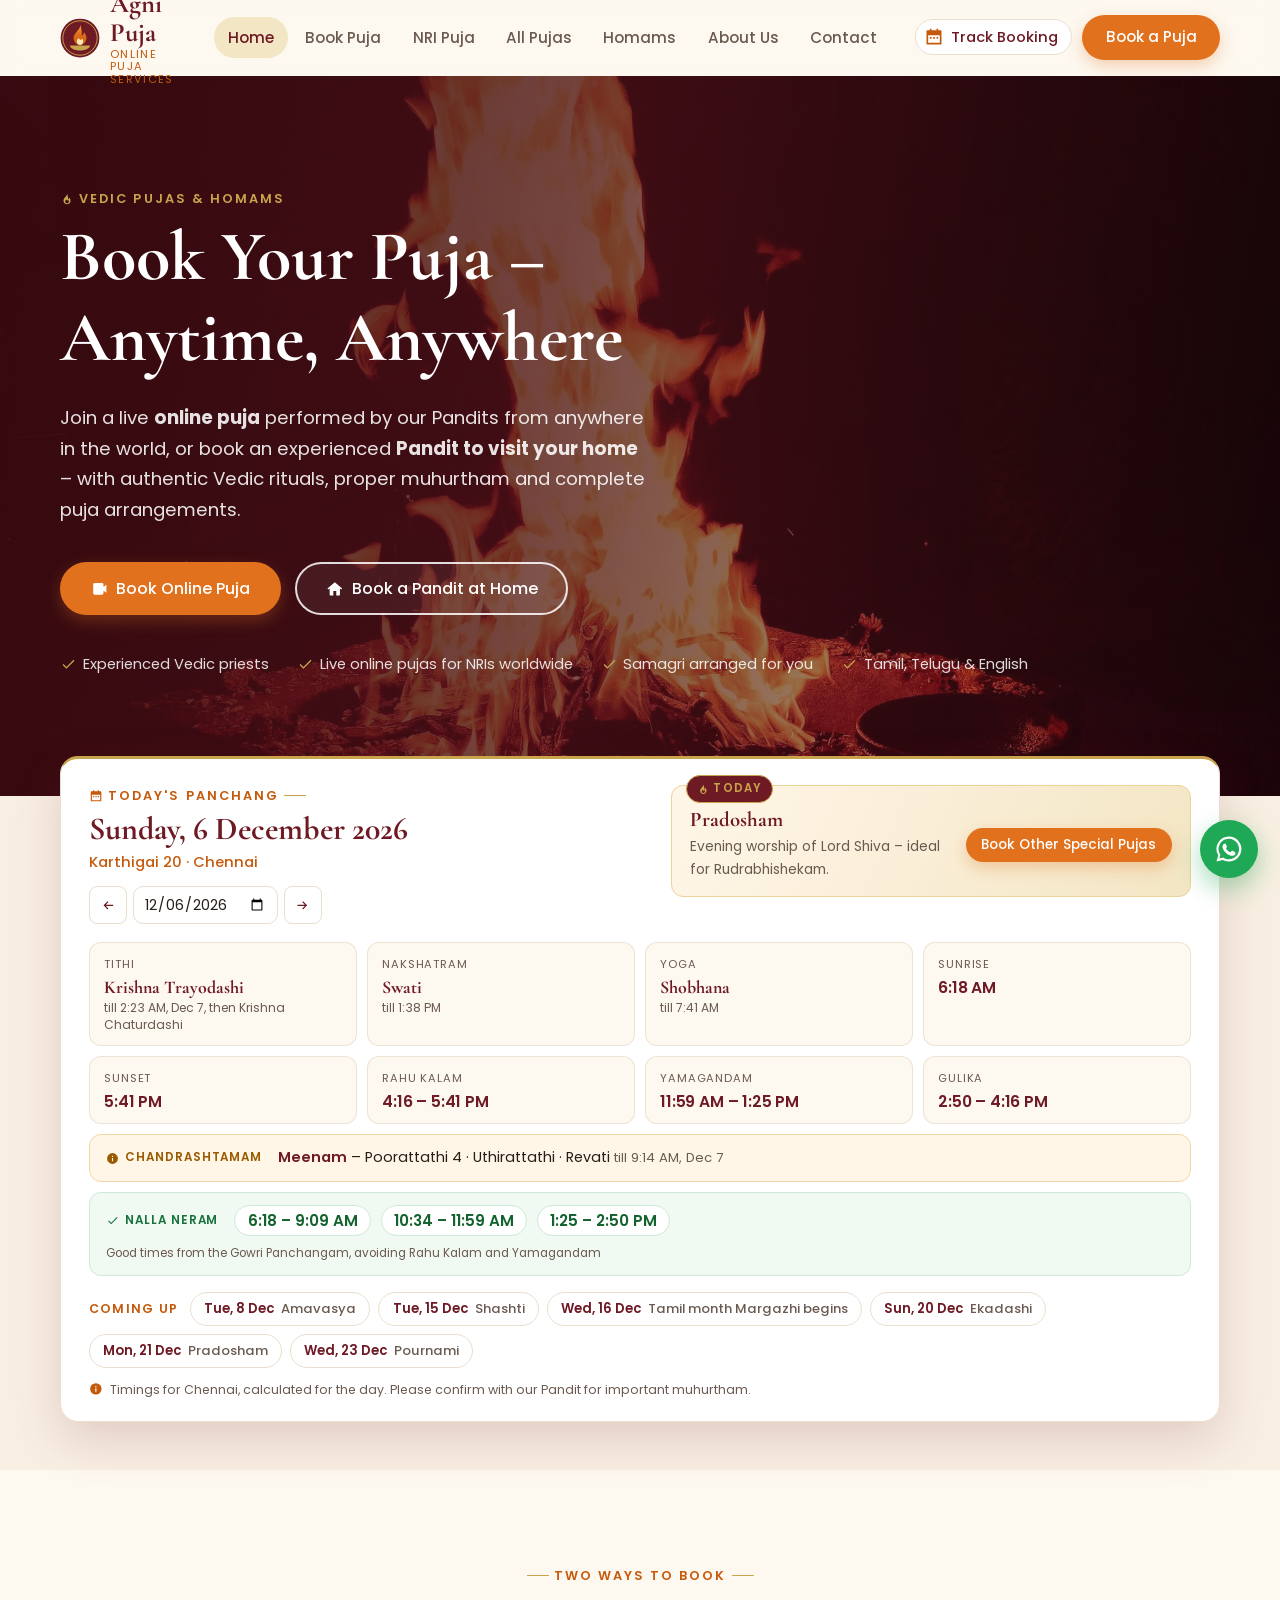
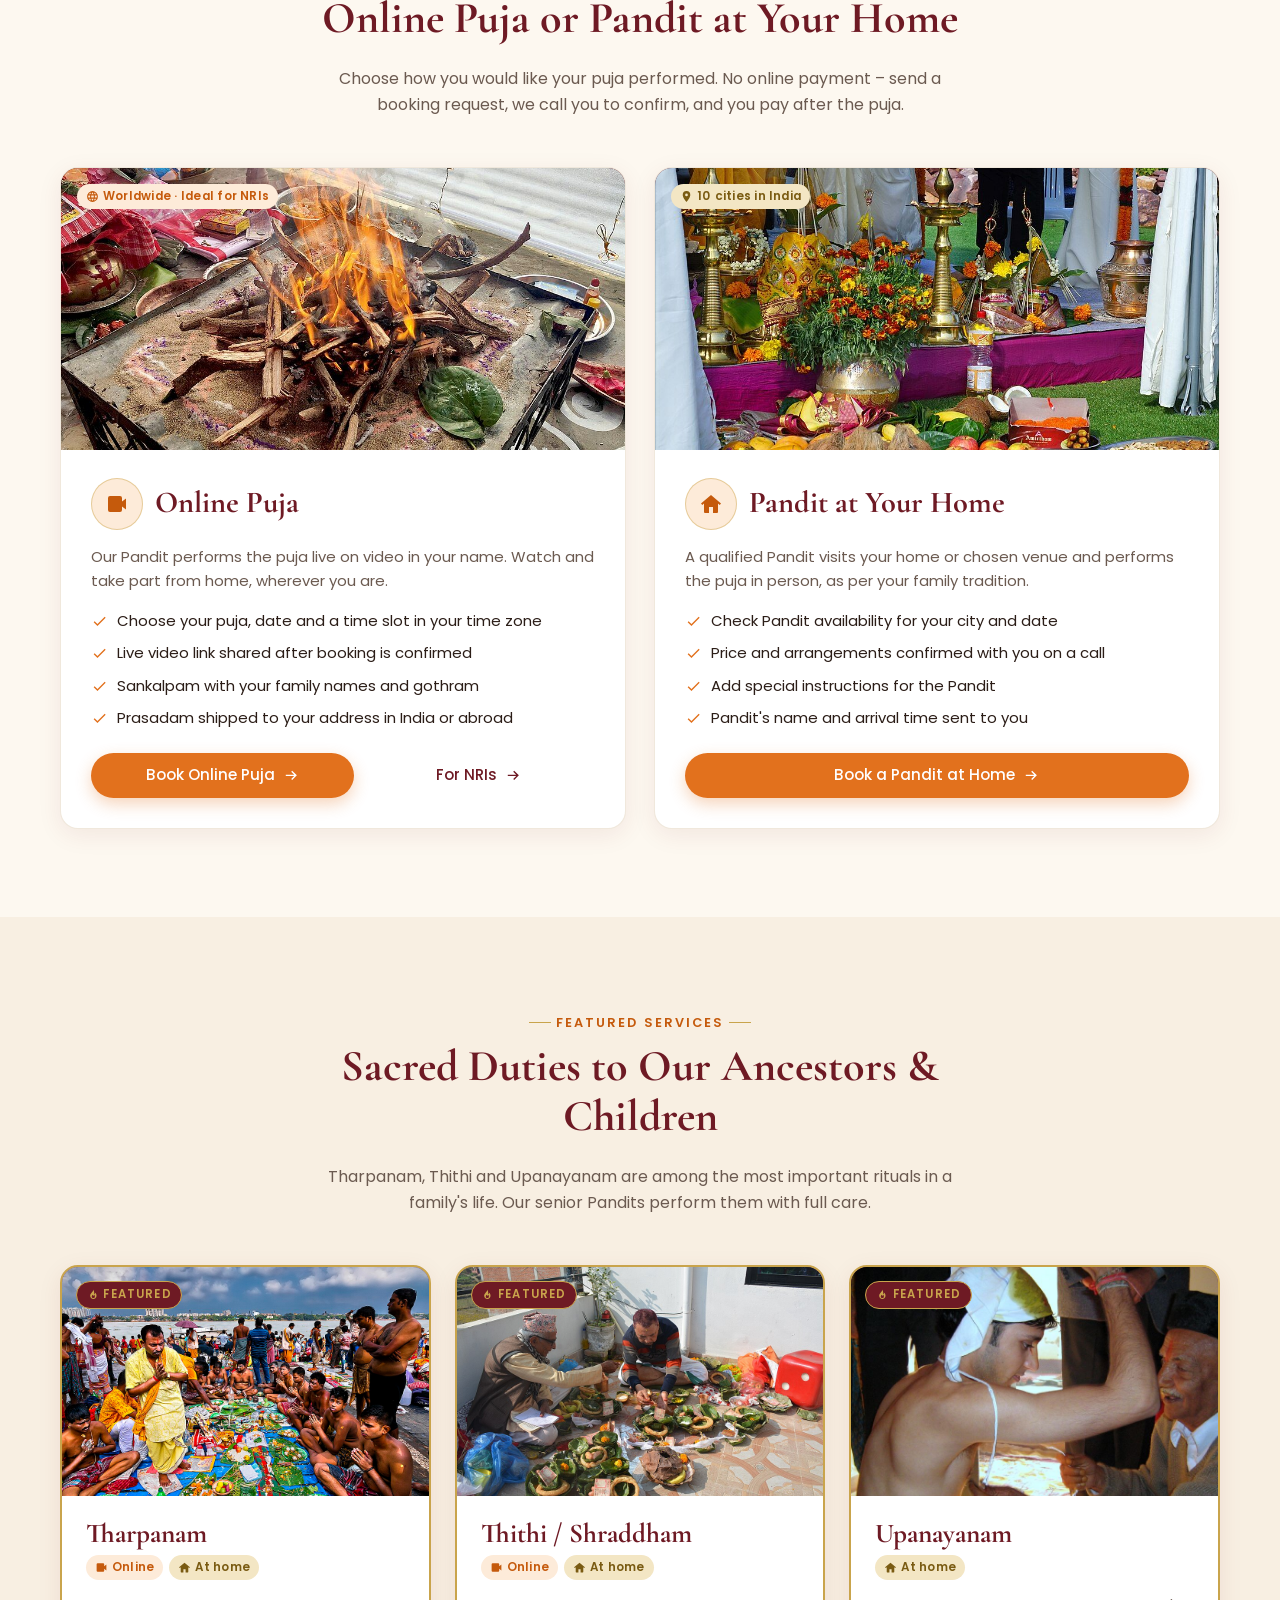
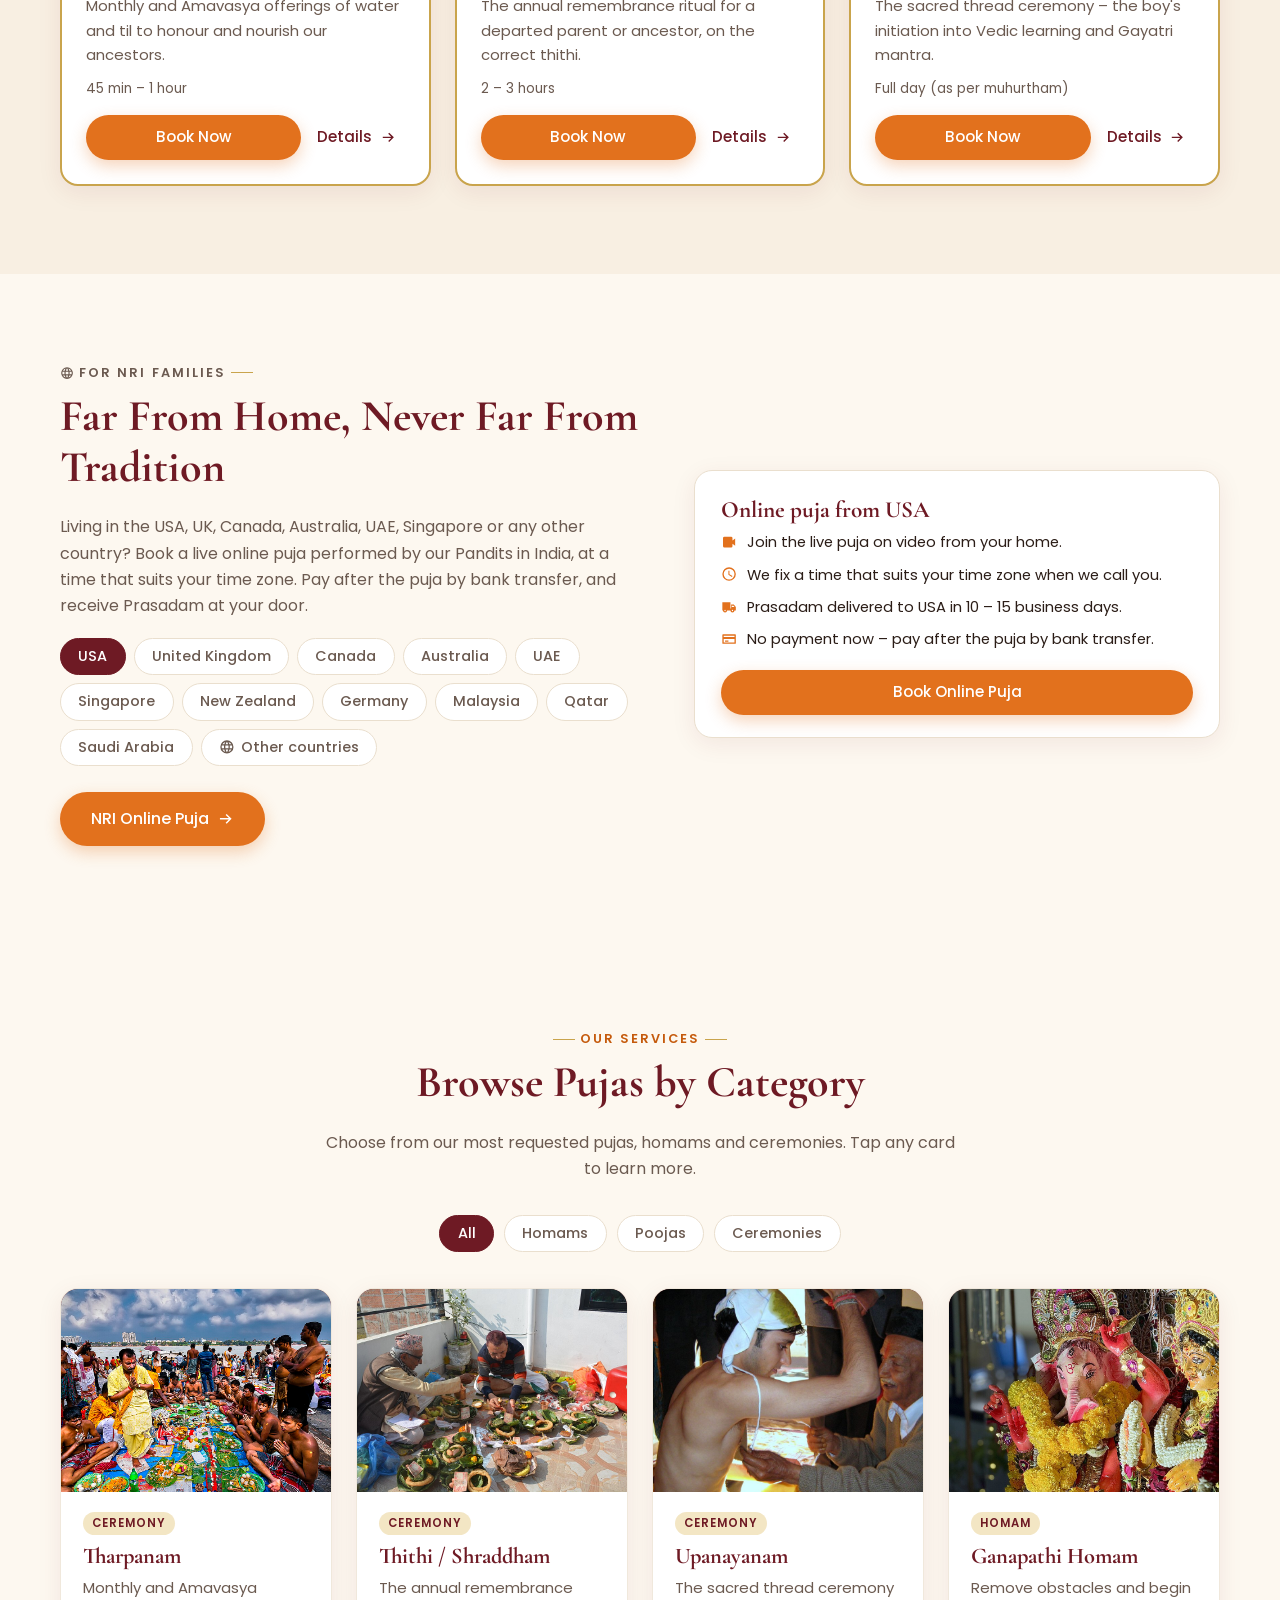
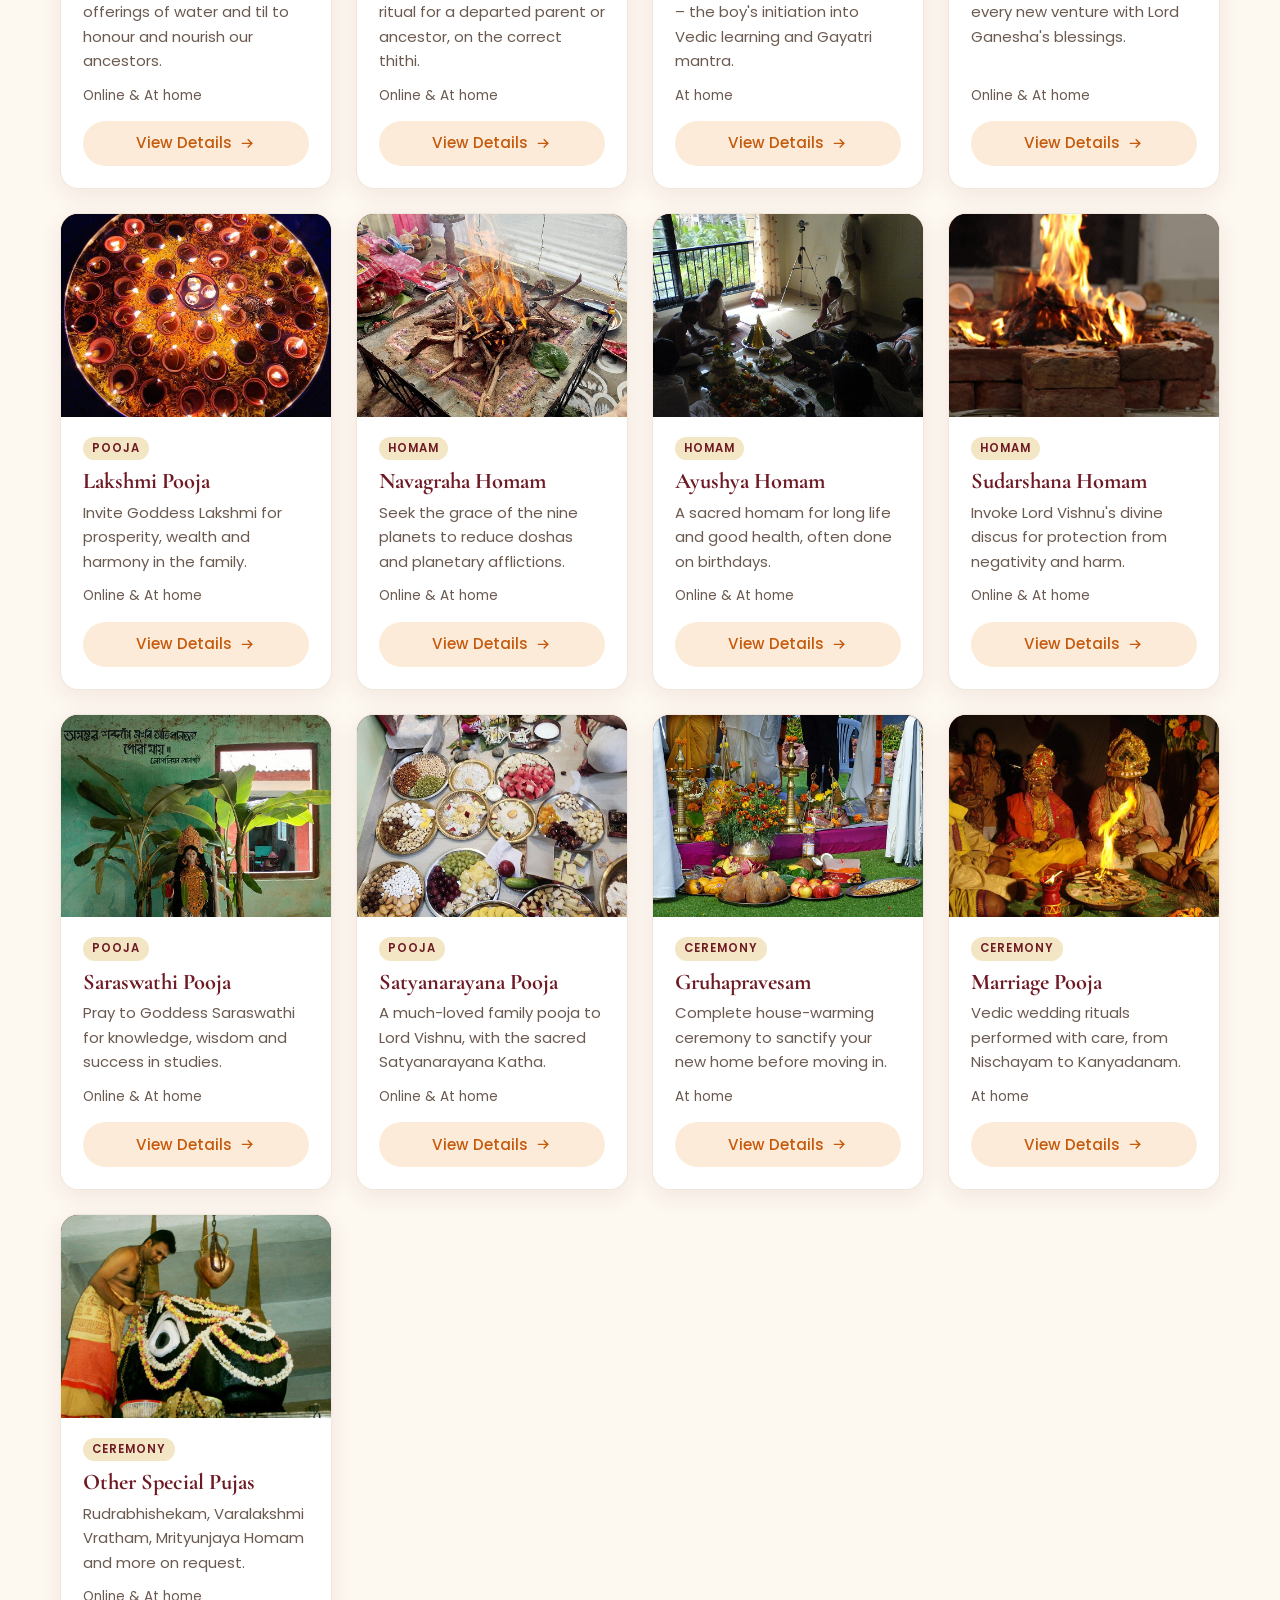
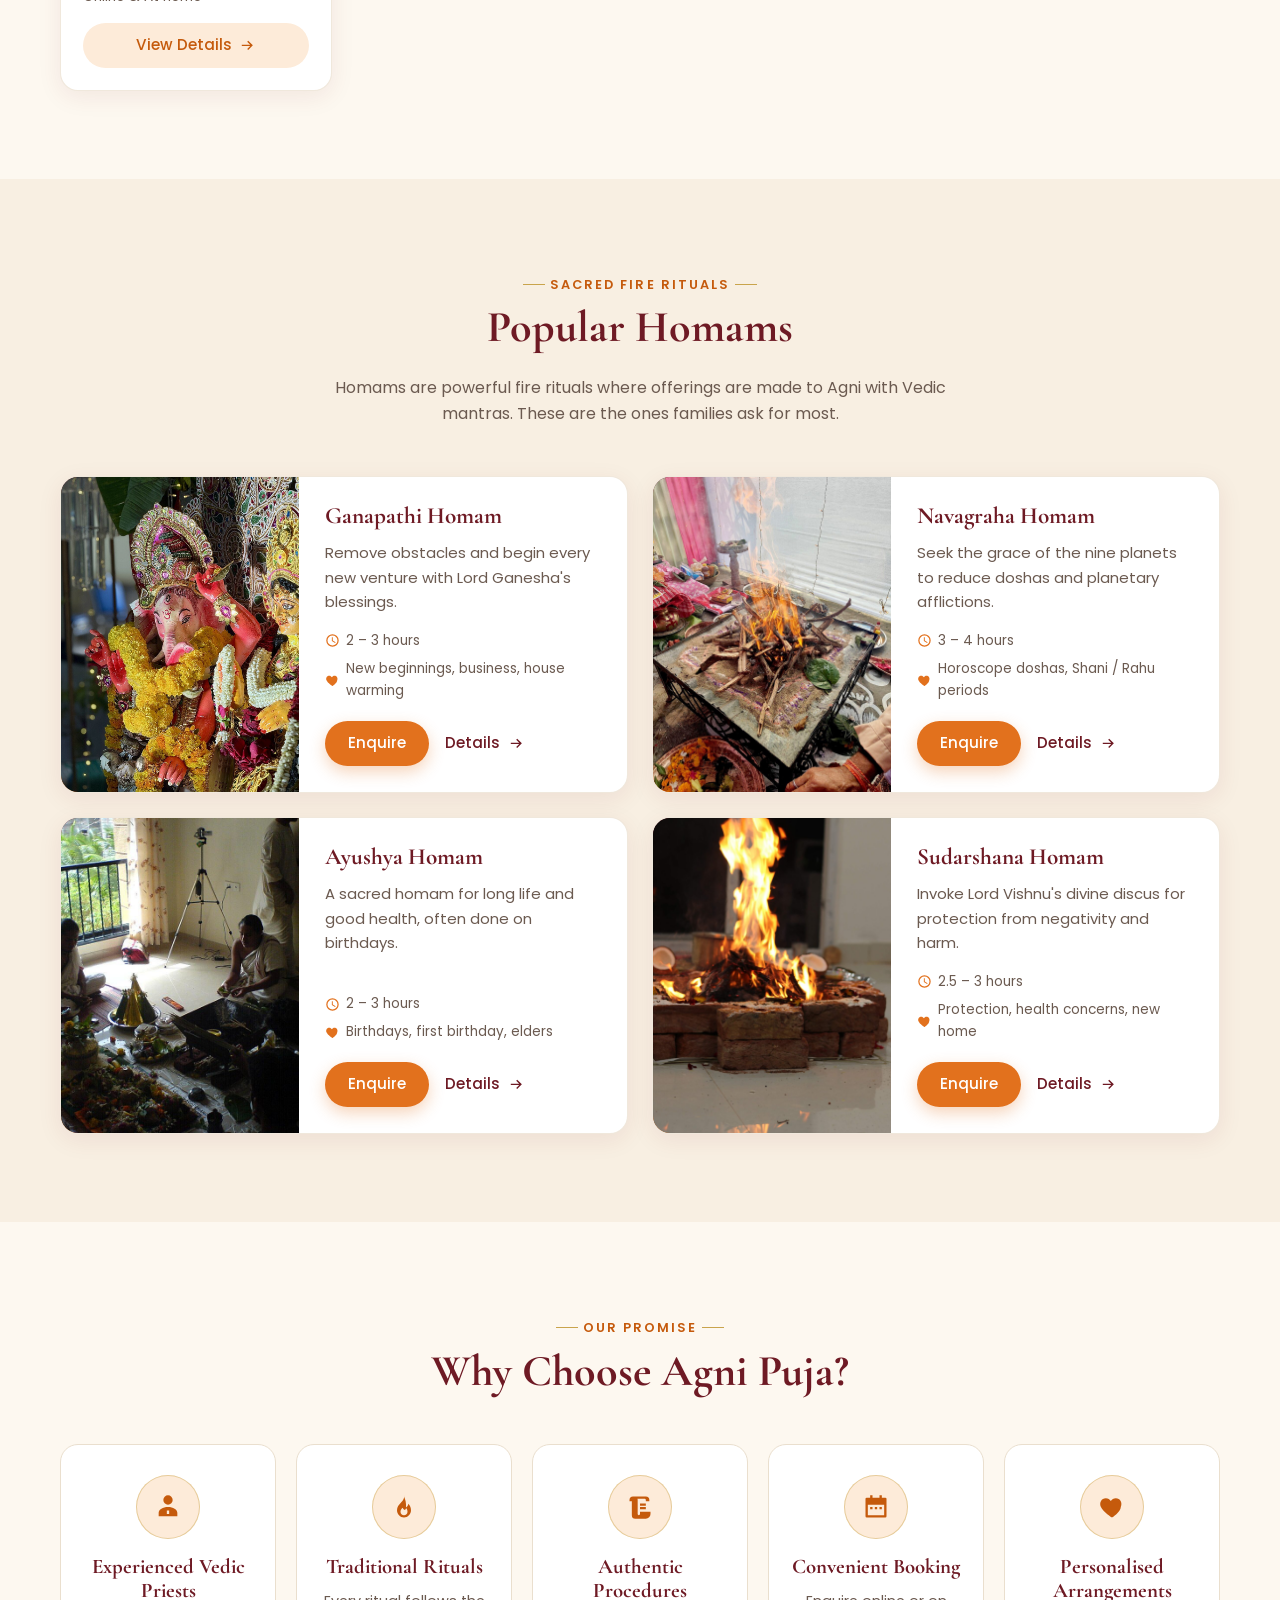
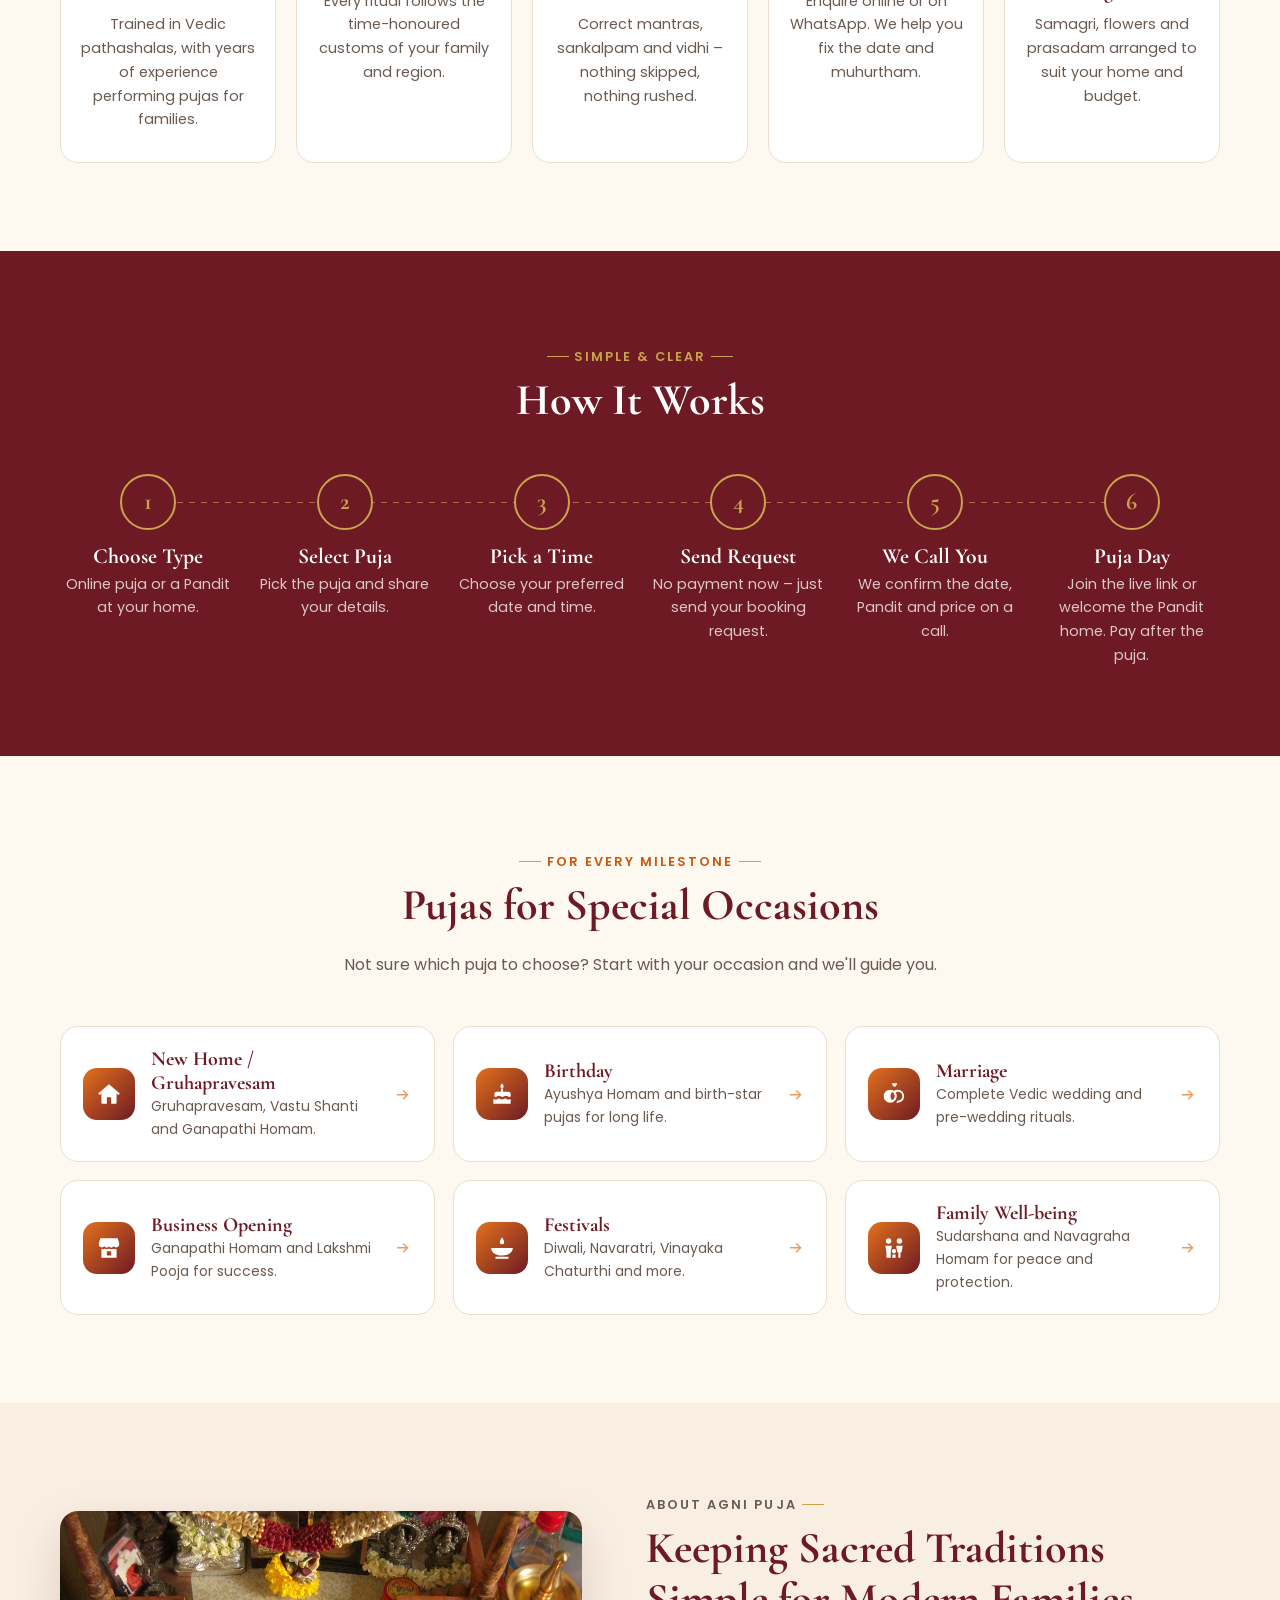
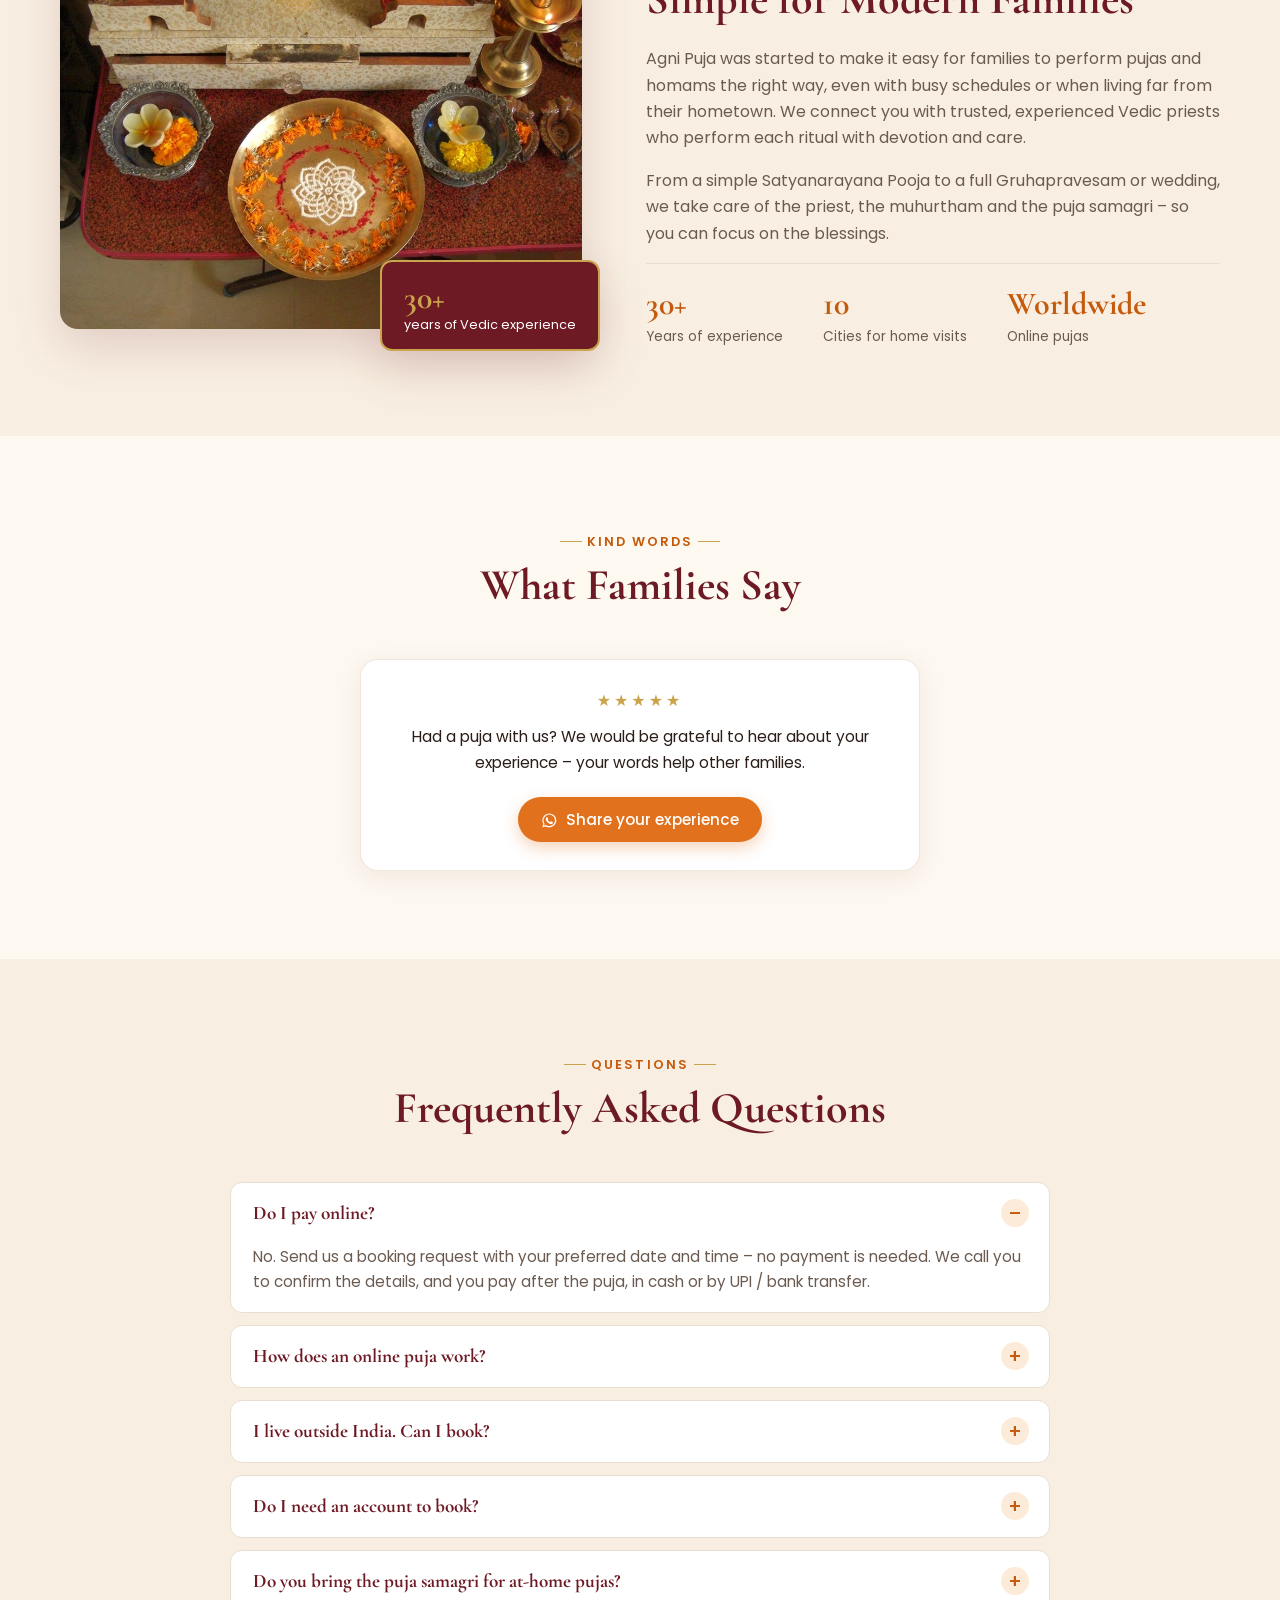
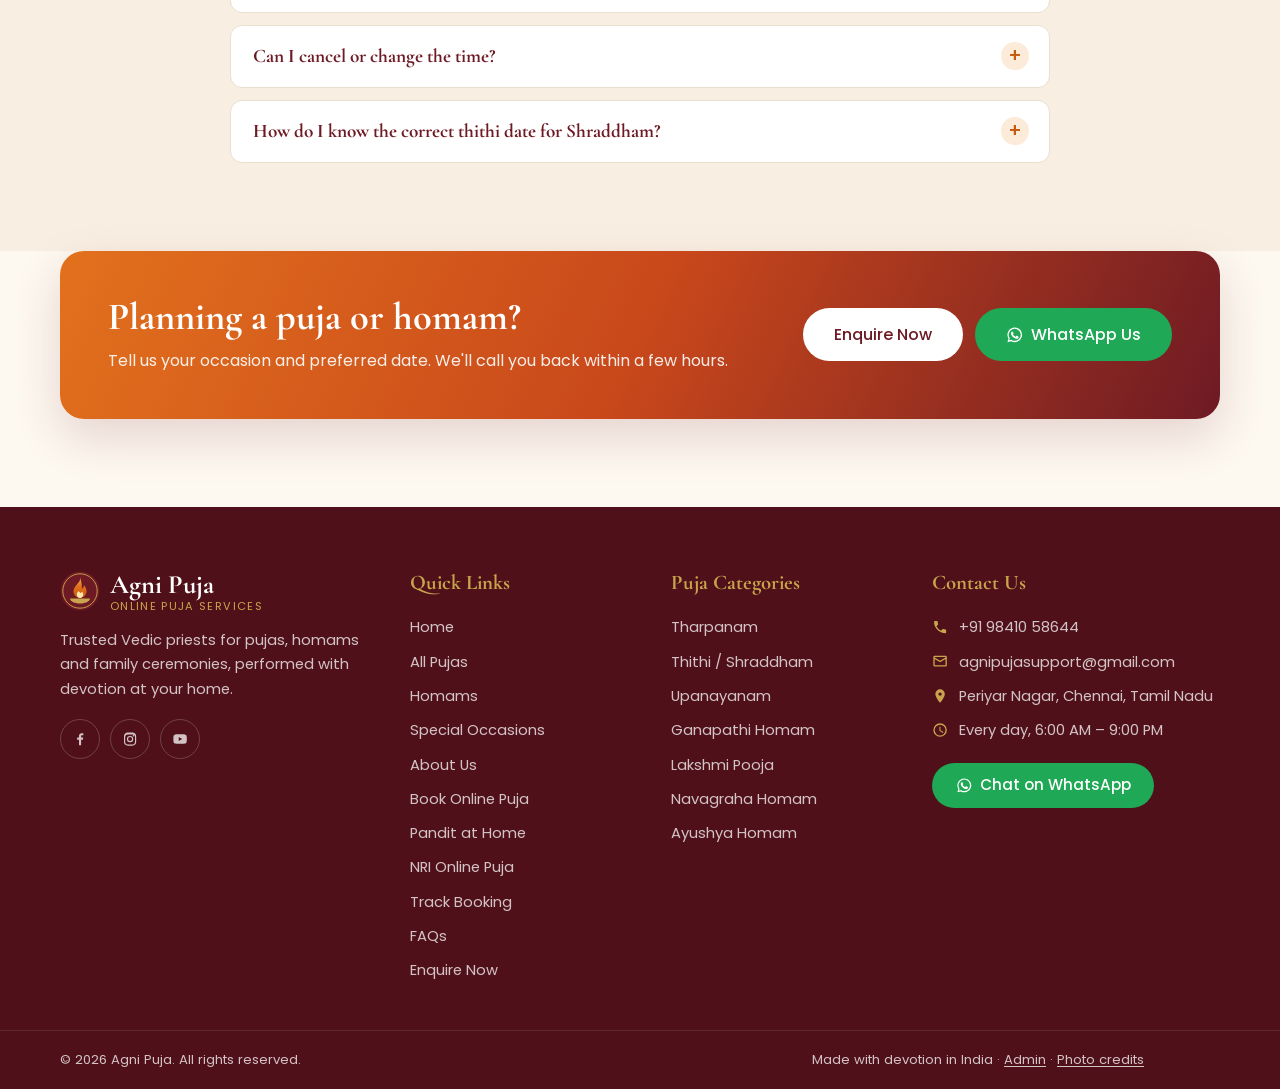
==== commit da2f5908: "Hide customer login; add Track Booking page Customers check a booking with its booking ID + phone nu" ====
--- a/index.html
+++ b/index.html
@@ -10,7 +10,7 @@
   <link rel="preconnect" href="https://fonts.gstatic.com" crossorigin>
   <link href="https://fonts.googleapis.com/css2?family=Cormorant+Garamond:wght@500;600;700&family=Poppins:wght@400;500;600&display=swap" rel="stylesheet">
   <link rel="stylesheet" href="css/styles.css?v=20261126e">
-  <link rel="stylesheet" href="css/app.css?v=20261127e">
+  <link rel="stylesheet" href="css/app.css?v=20261127g">
 </head>
 <body>
 
@@ -388,7 +388,7 @@
           <li><a href="book.html?mode=online">Book Online Puja</a></li>
           <li><a href="book.html?mode=home">Pandit at Home</a></li>
           <li><a href="nri.html">NRI Online Puja</a></li>
-          <li><a href="dashboard.html">My Bookings</a></li>
+          <li><a href="track.html">Track Booking</a></li>
           <li><a href="#faq">FAQs</a></li>
           <li><a href="#" data-enquire>Enquire Now</a></li>
         </ul>
@@ -503,11 +503,11 @@
     </div>
   </div>
 
-  <script src="js/pujas-data.js?v=20261127e"></script>
-  <script src="js/store.js?v=20261127e"></script>
-  <script src="js/ui.js?v=20261127e"></script>
-  <script src="js/main.js?v=20261127e"></script>
-  <script src="js/panchang.js?v=20261127e"></script>
-  <script src="js/home.js?v=20261127e"></script>
+  <script src="js/pujas-data.js?v=20261127g"></script>
+  <script src="js/store.js?v=20261127g"></script>
+  <script src="js/ui.js?v=20261127g"></script>
+  <script src="js/main.js?v=20261127g"></script>
+  <script src="js/panchang.js?v=20261127g"></script>
+  <script src="js/home.js?v=20261127g"></script>
 </body>
 </html>
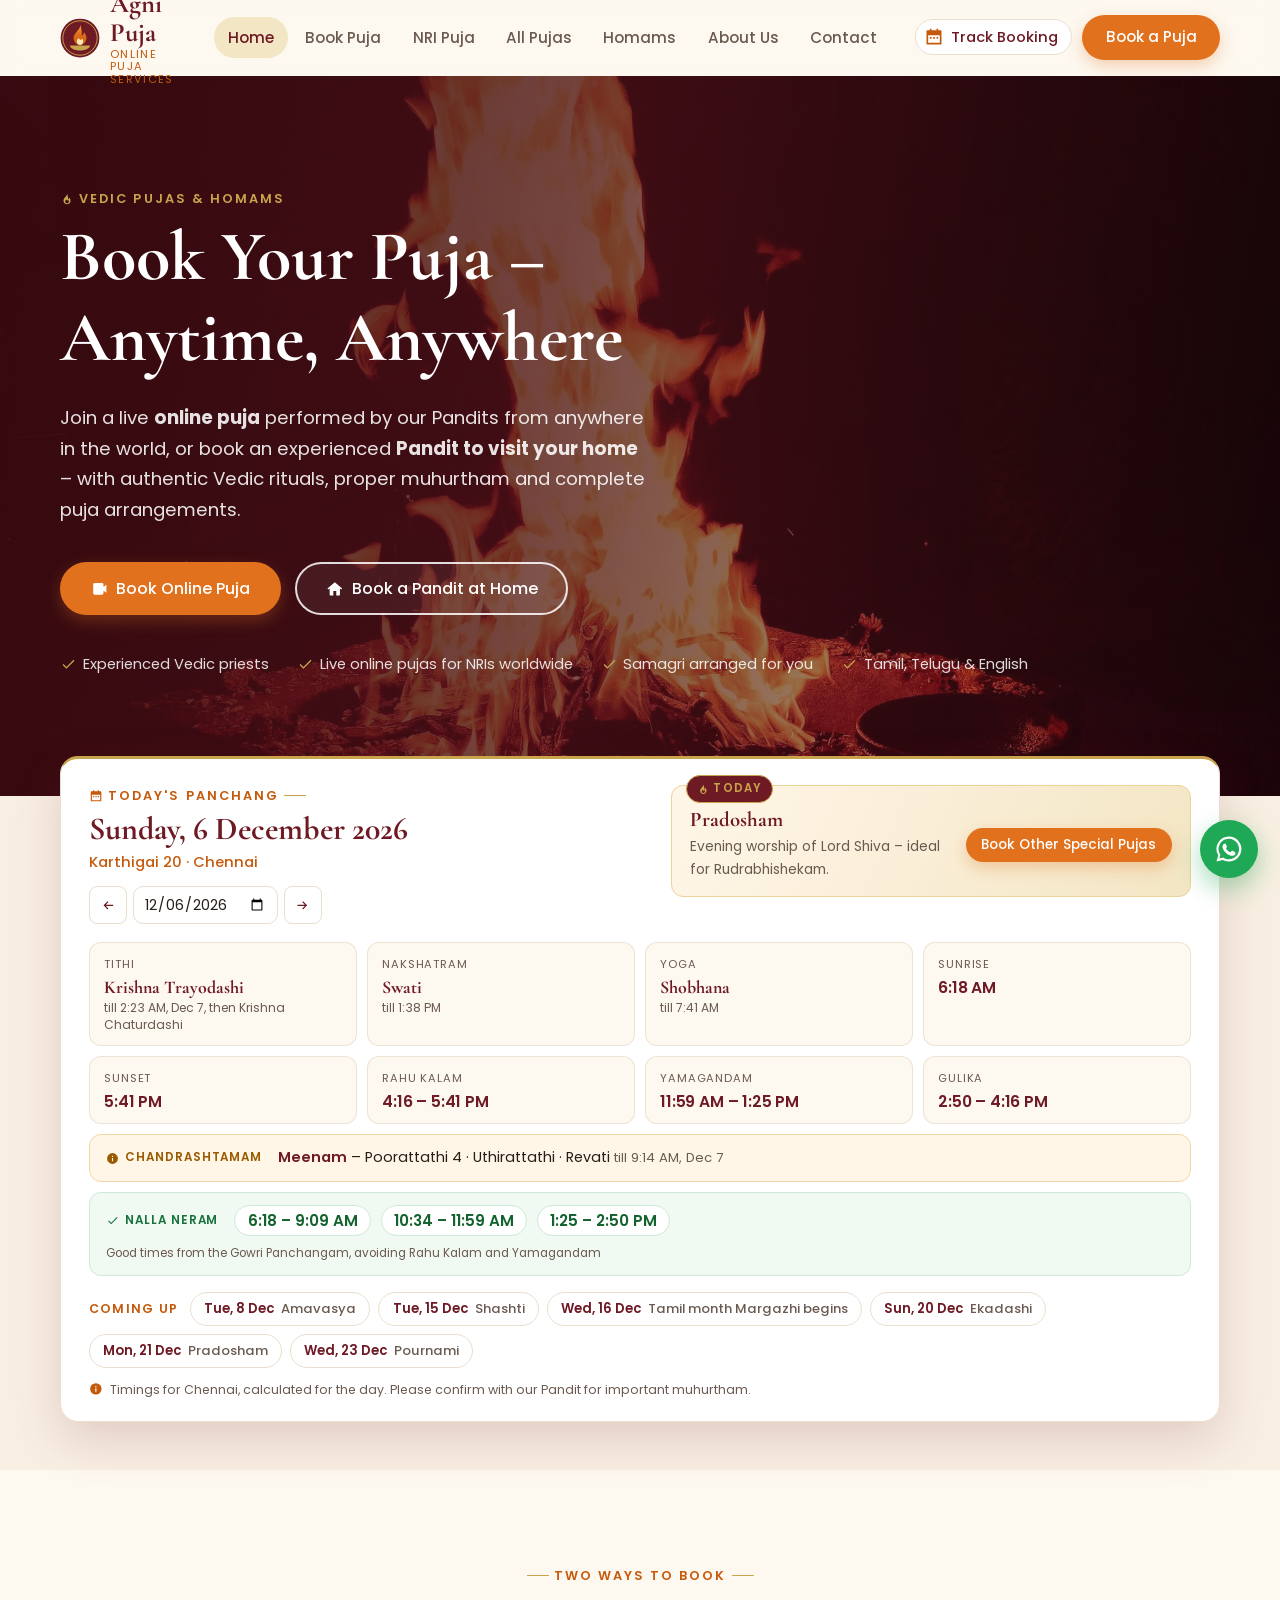
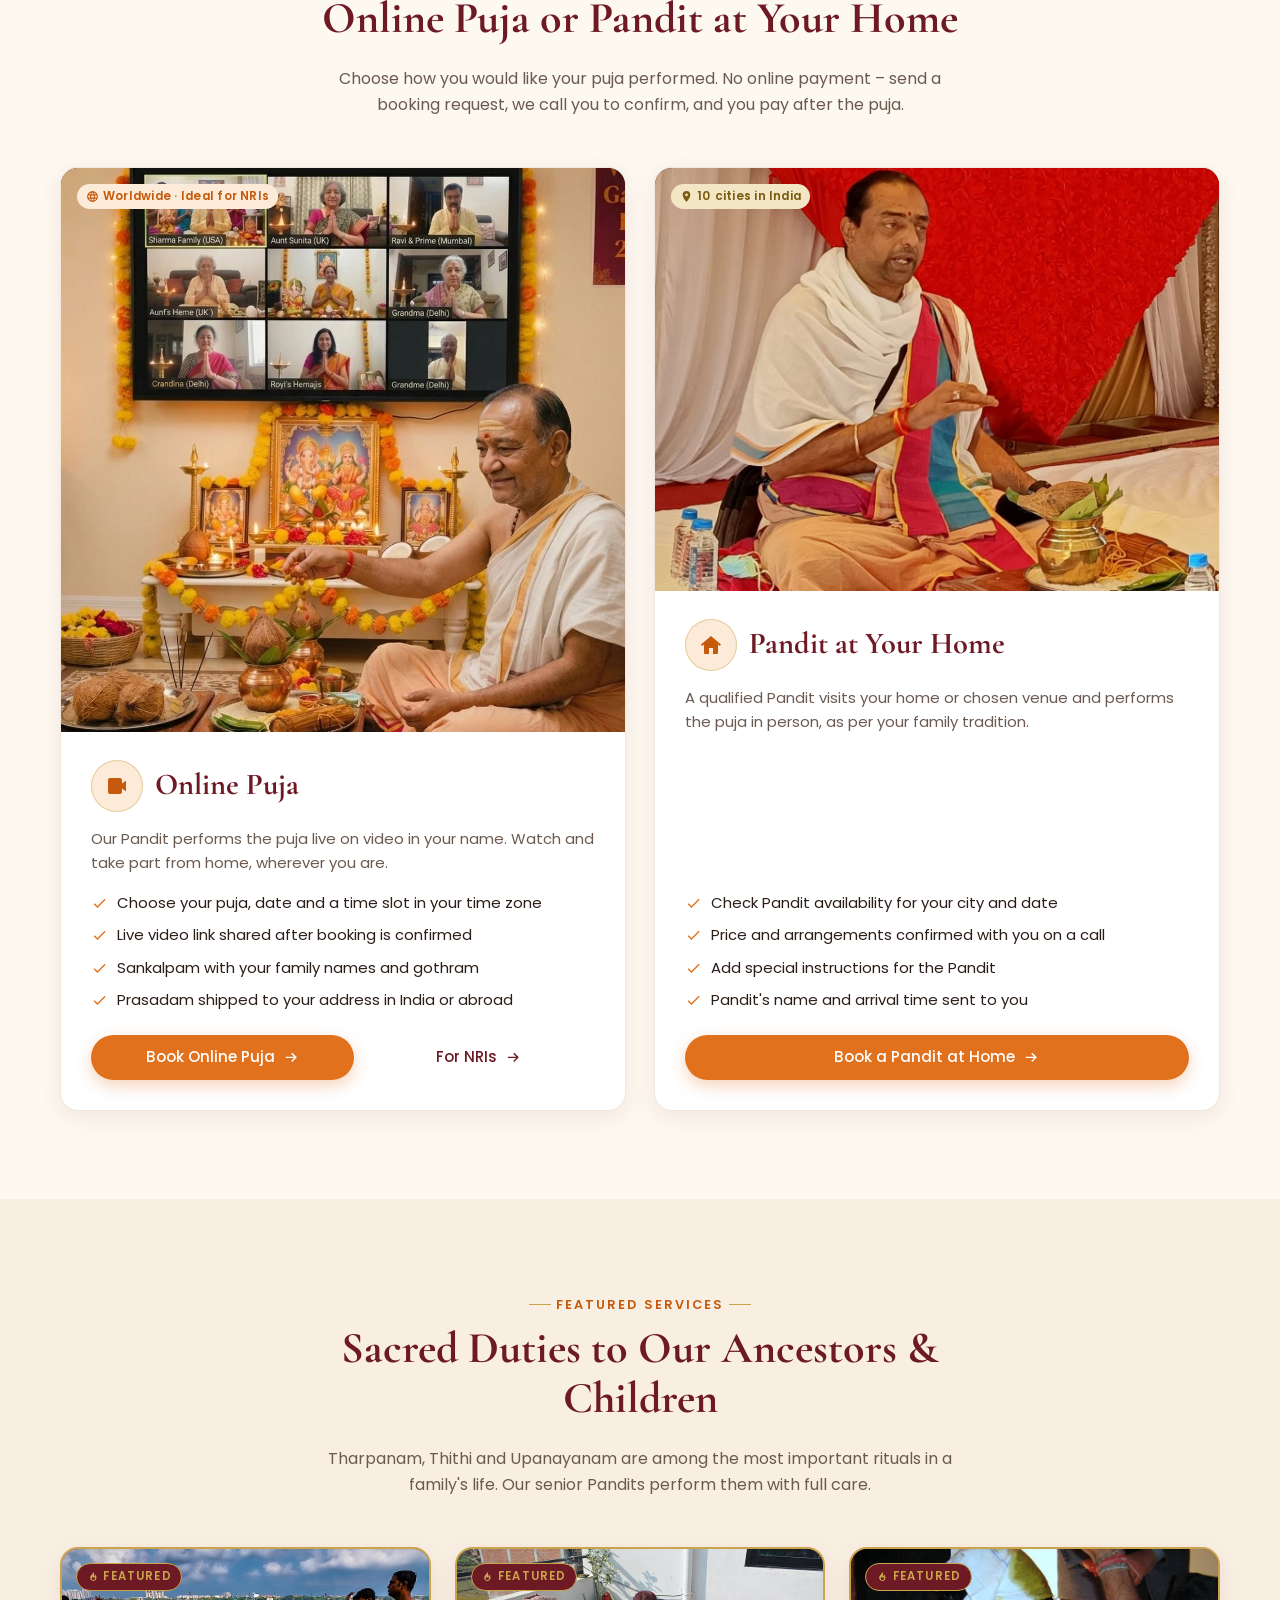
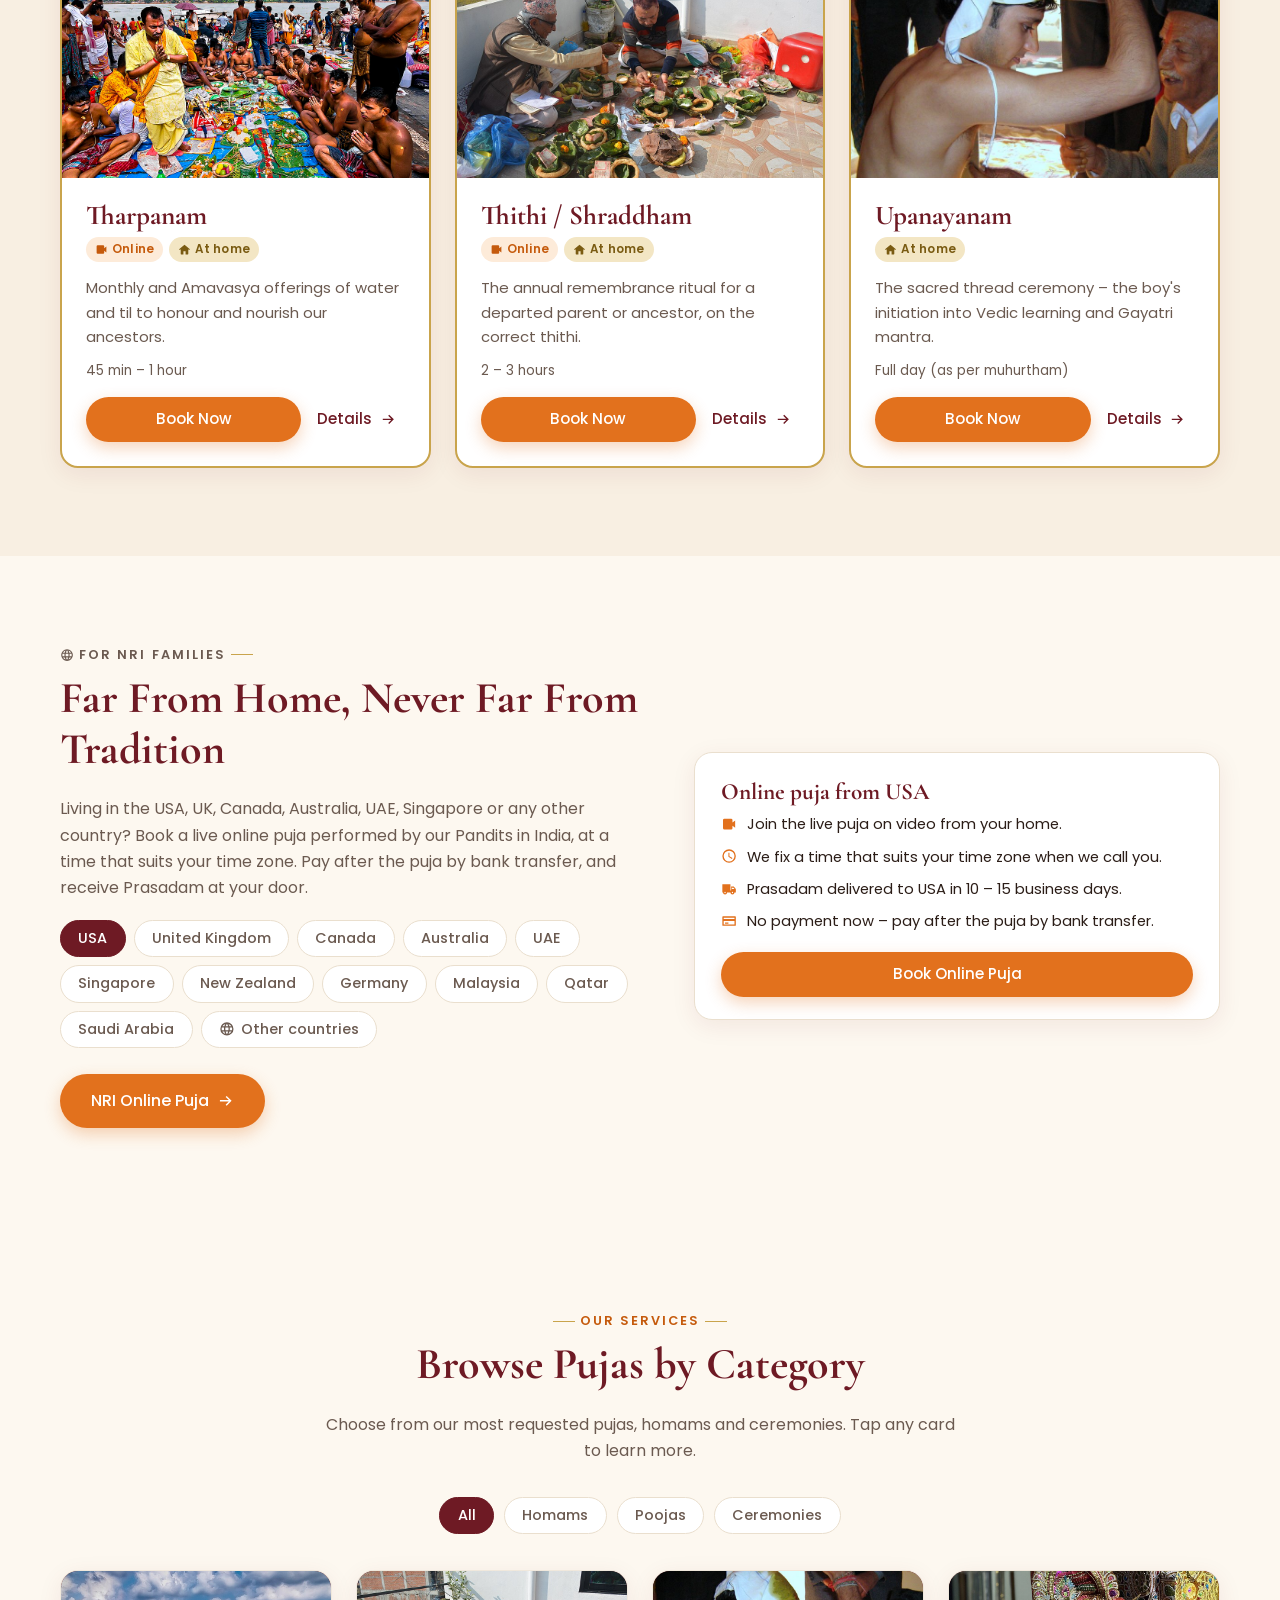
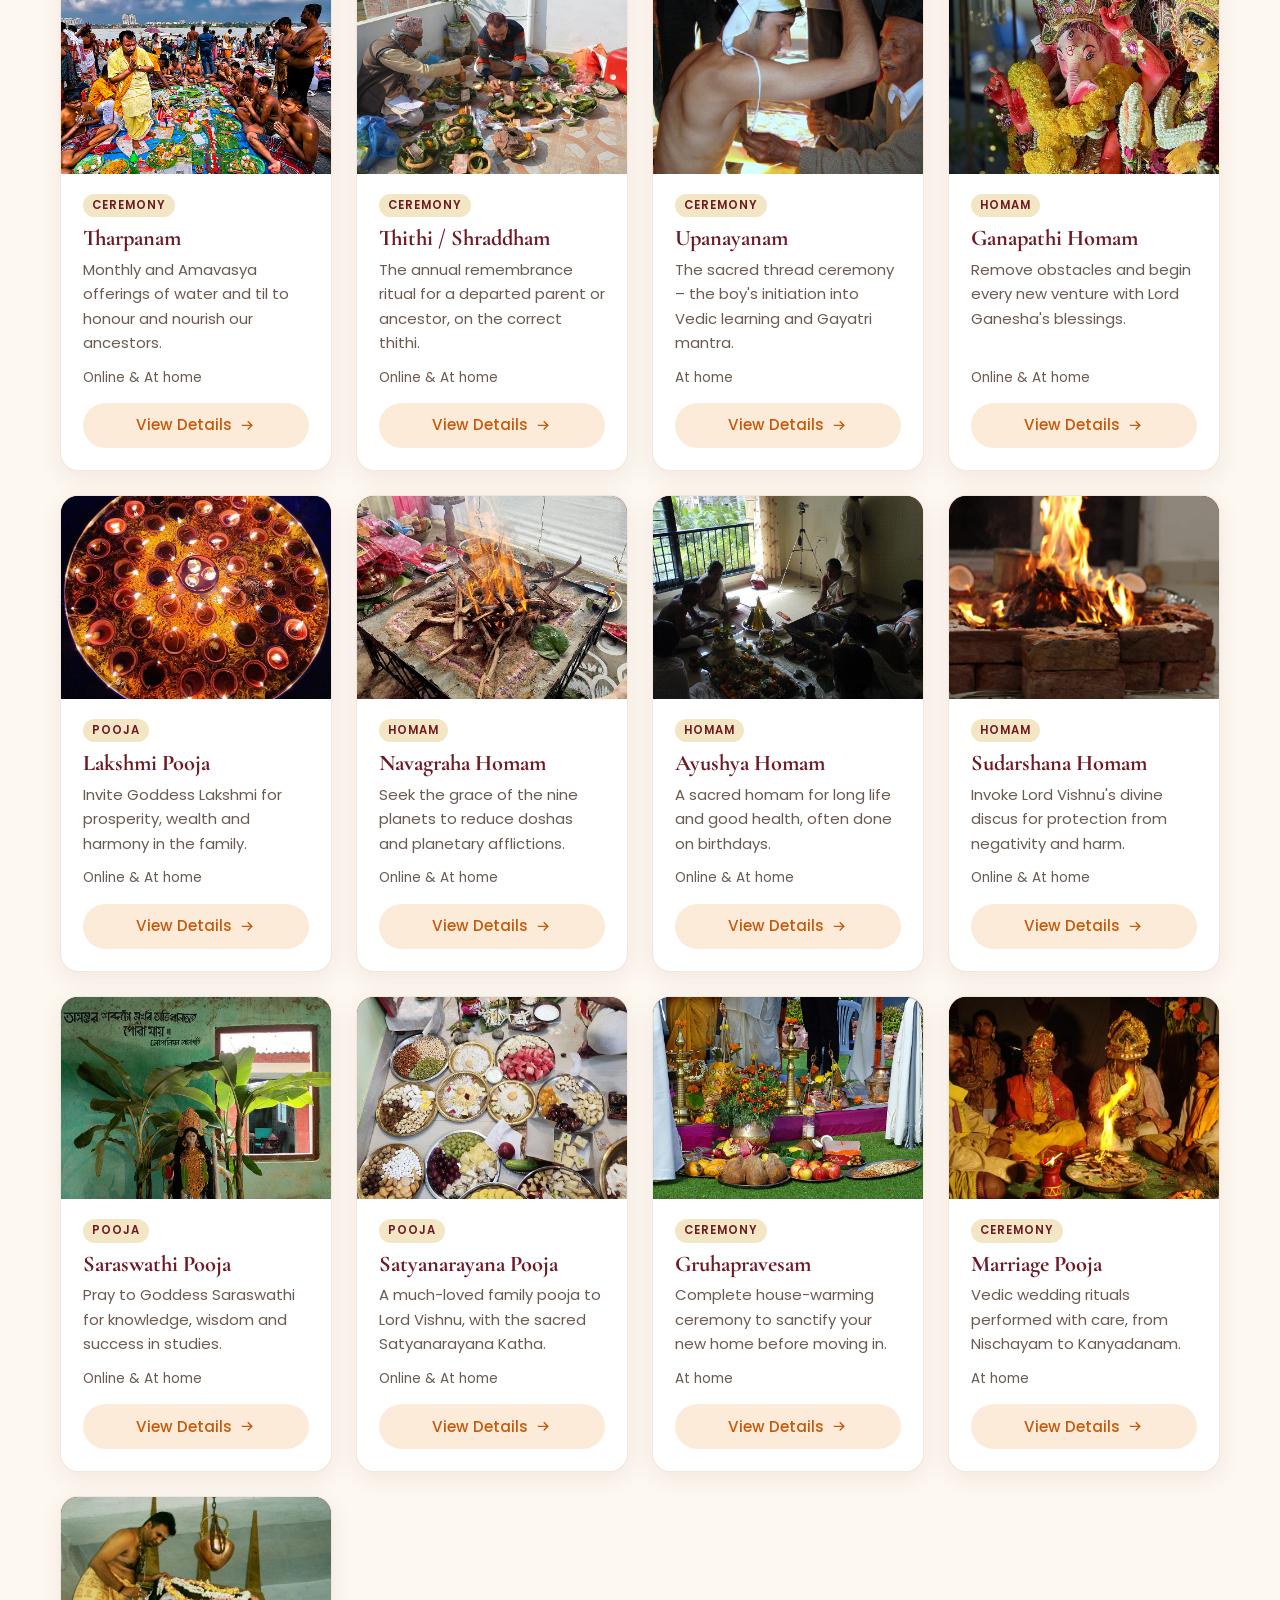
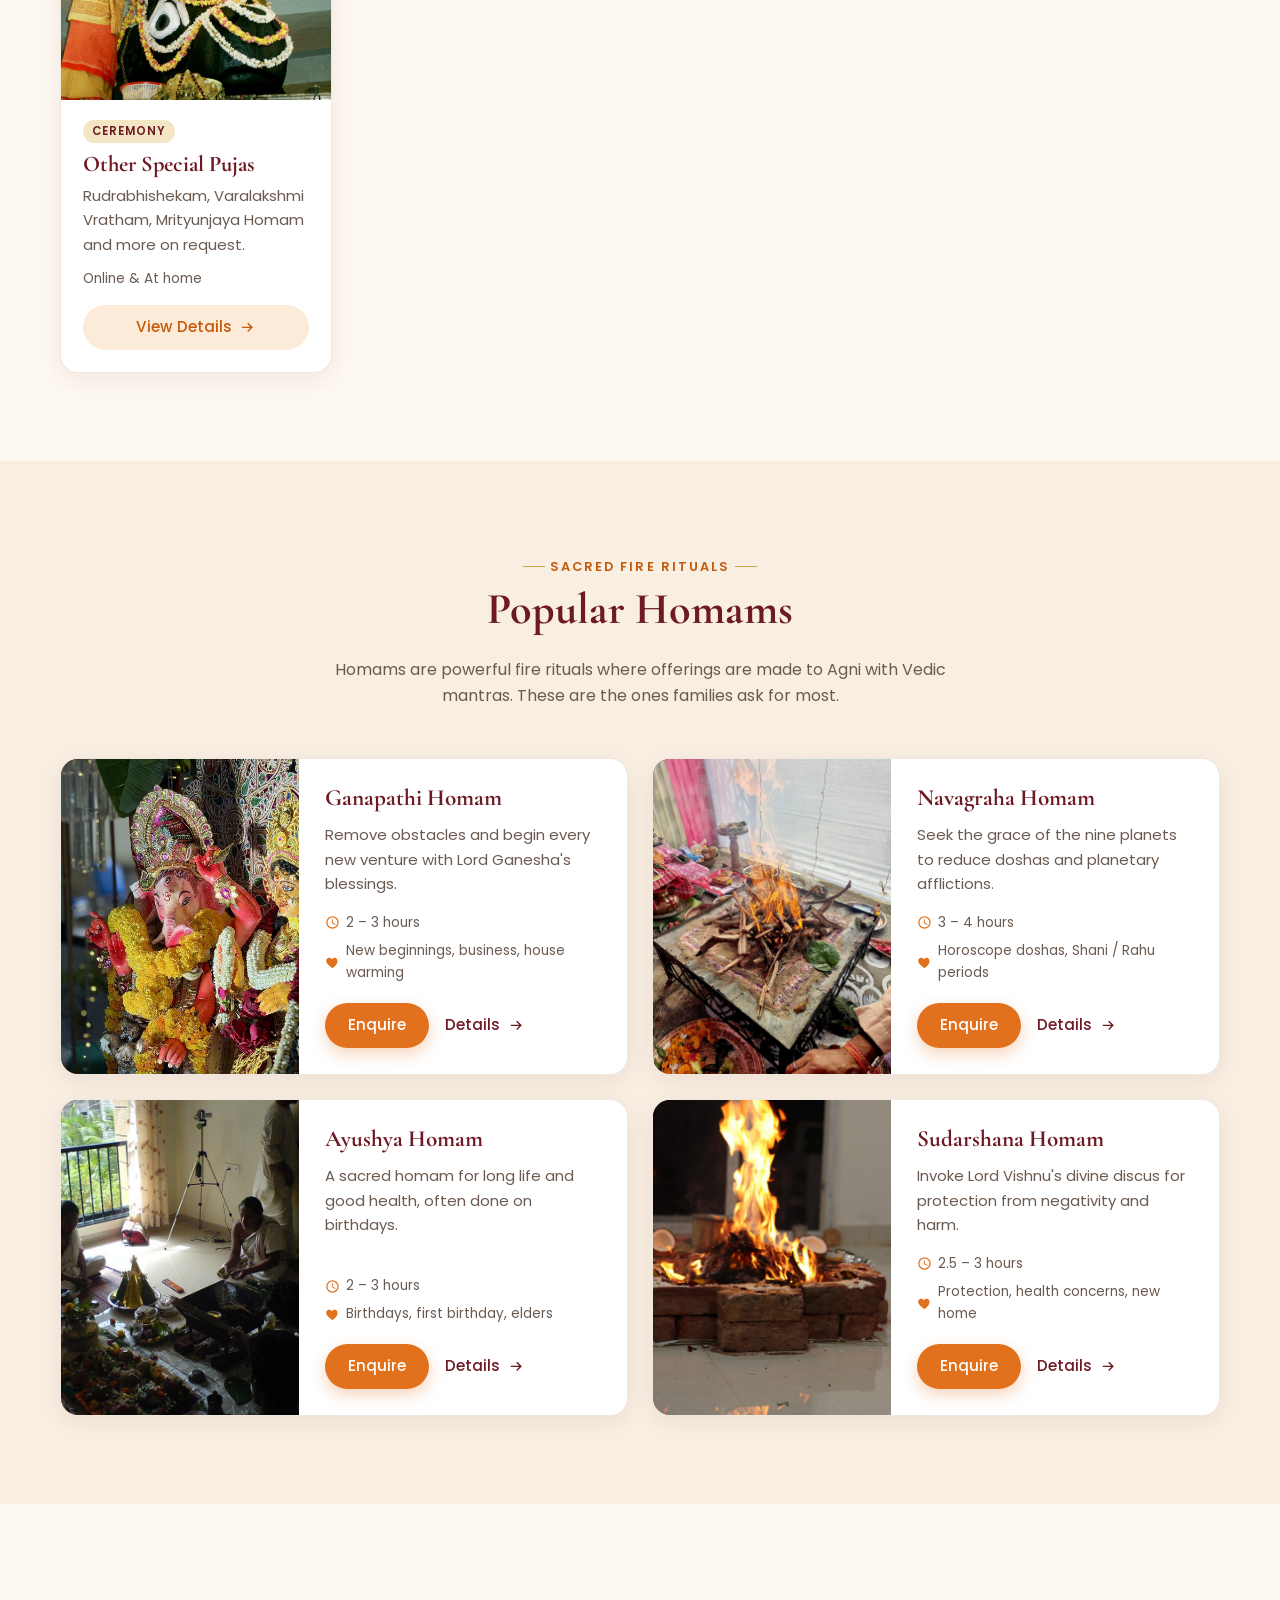
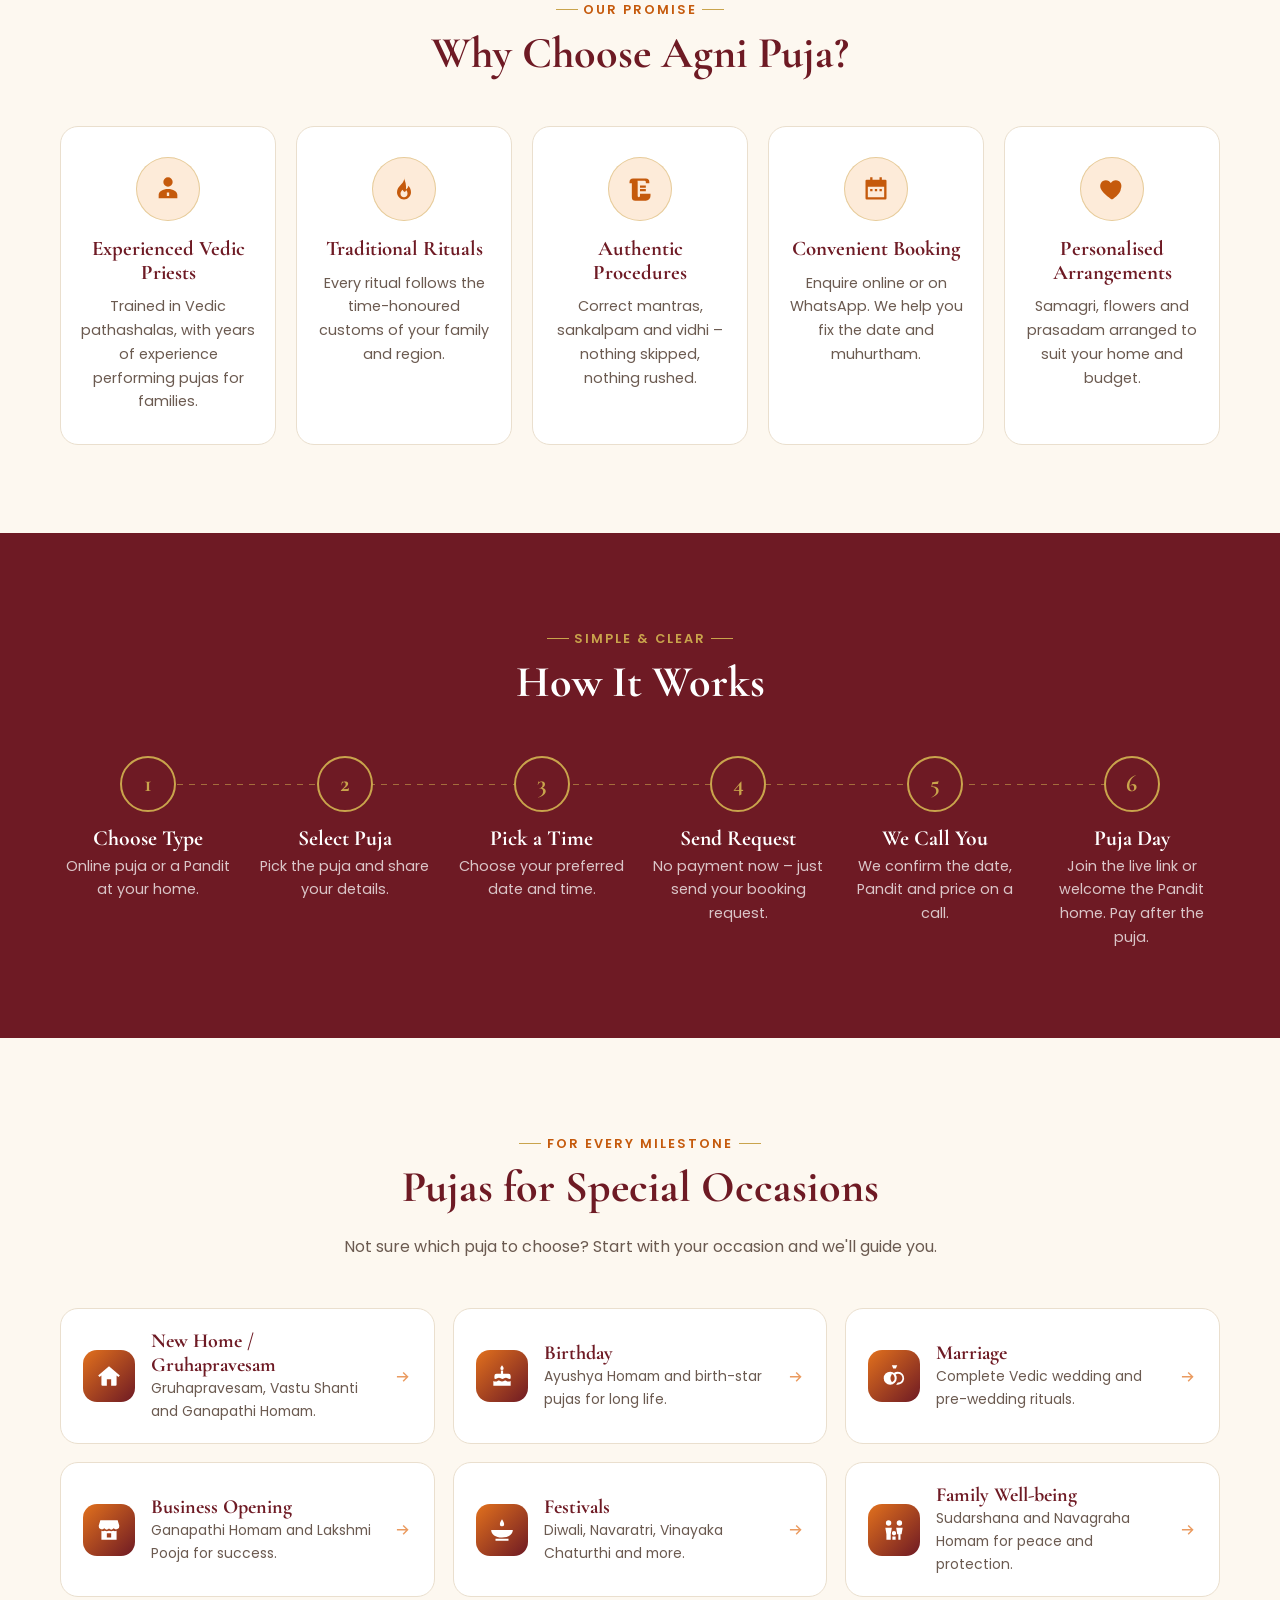
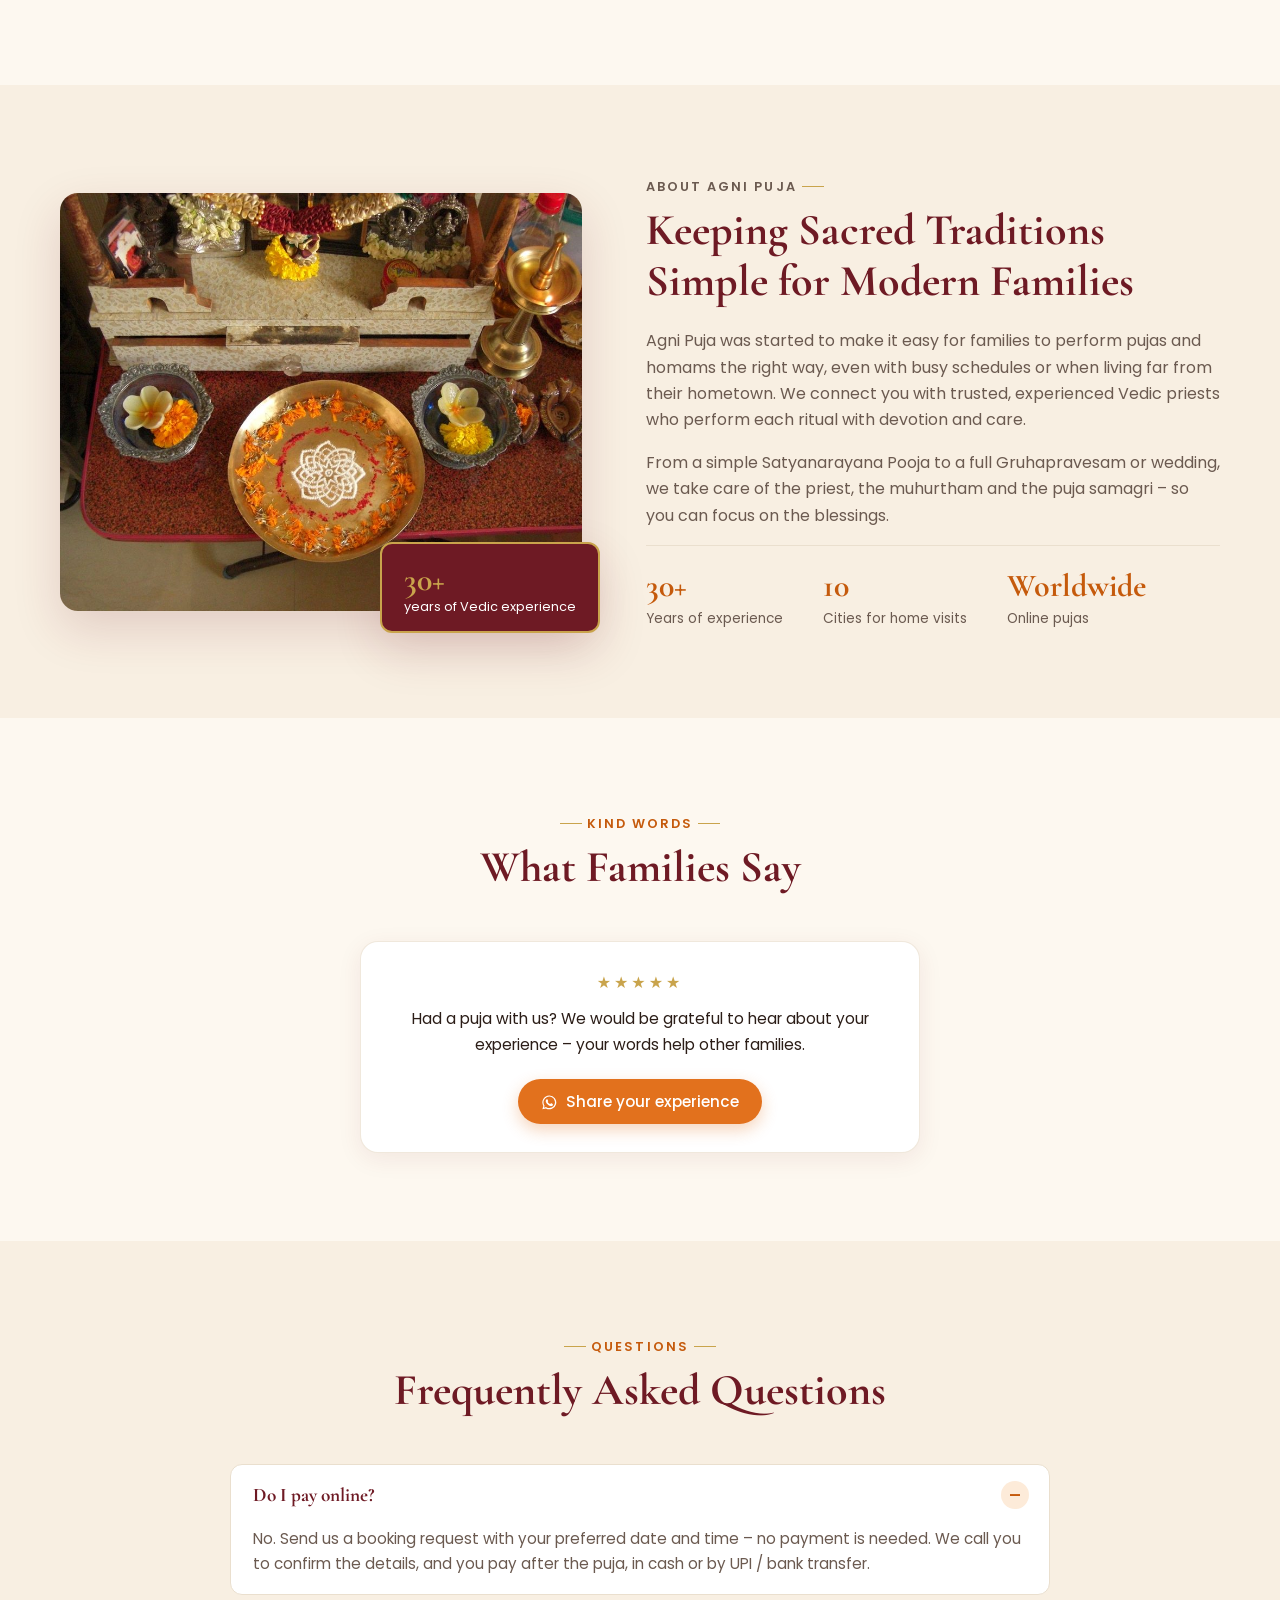
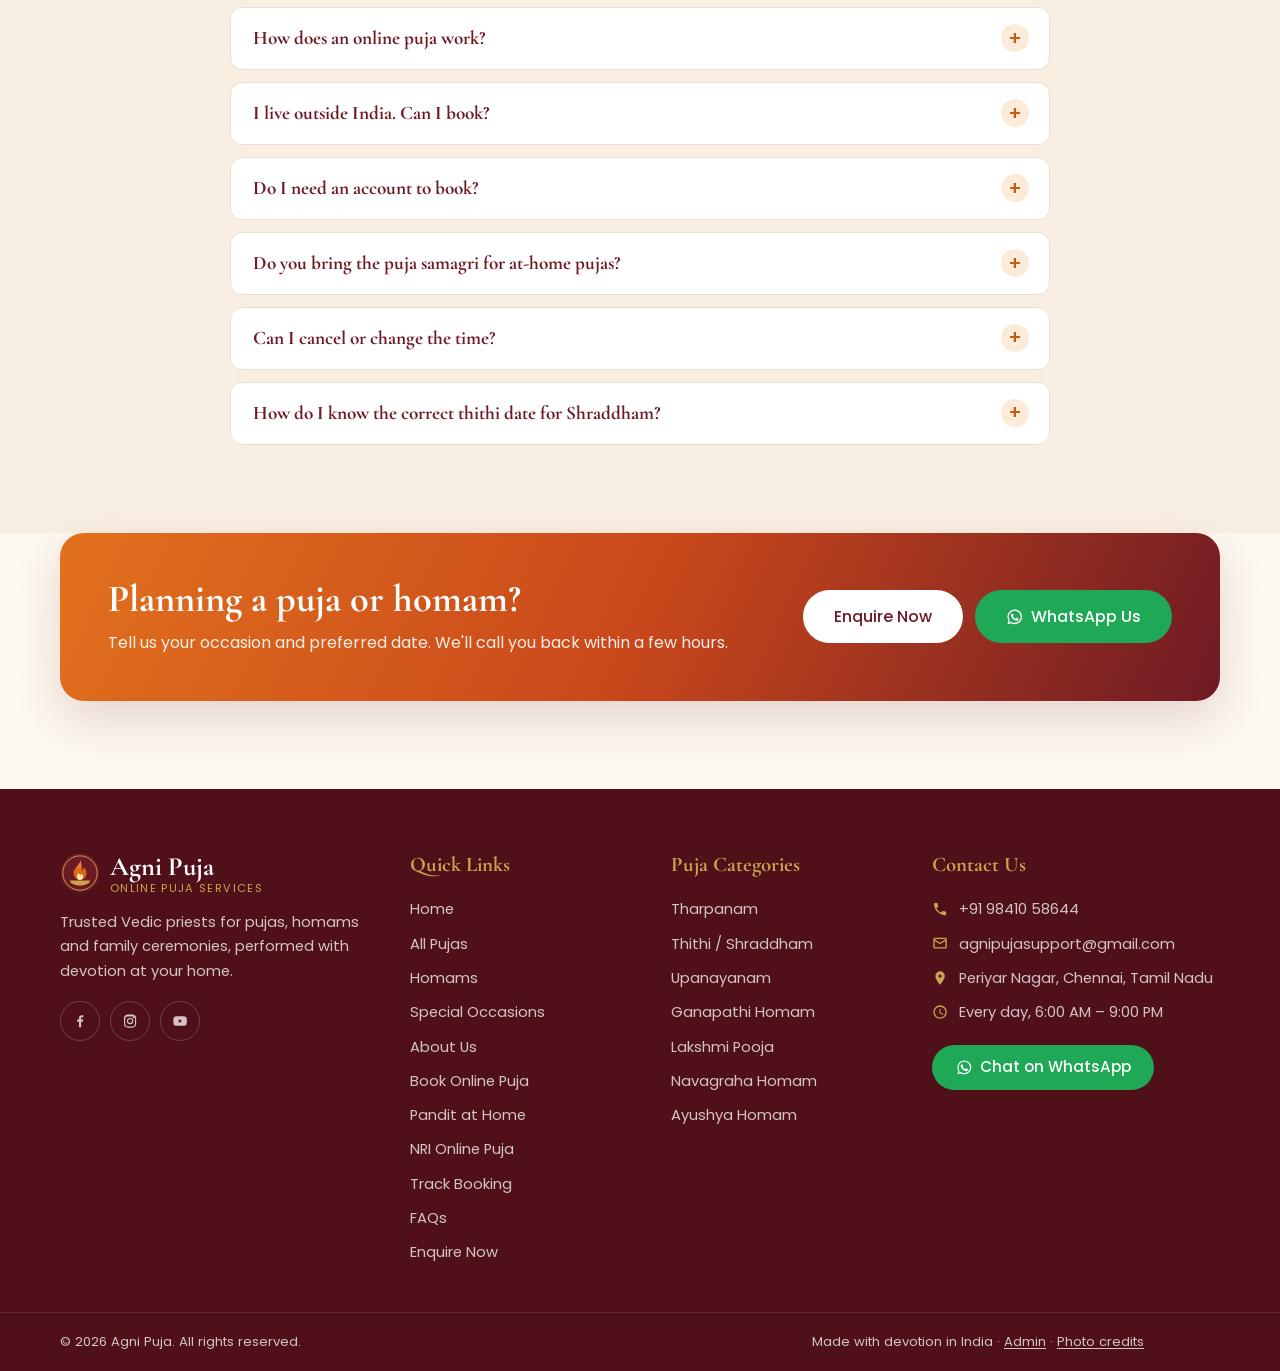
==== commit af1942f5: "Add real photos to Online Puja and Pandit at Home cards Online Puja card uses a square photo so the " ====
--- a/index.html
+++ b/index.html
@@ -10,7 +10,7 @@
   <link rel="preconnect" href="https://fonts.gstatic.com" crossorigin>
   <link href="https://fonts.googleapis.com/css2?family=Cormorant+Garamond:wght@500;600;700&family=Poppins:wght@400;500;600&display=swap" rel="stylesheet">
   <link rel="stylesheet" href="css/styles.css?v=20261126e">
-  <link rel="stylesheet" href="css/app.css?v=20261127g">
+  <link rel="stylesheet" href="css/app.css?v=20261128c">
 </head>
 <body>
 
@@ -114,10 +114,10 @@
         </div>
         <div class="service-split">
           <article class="card service-card">
-            <div class="media" style="position:relative">
+            <div class="media media-square" style="position:relative">
               <span class="badge badge-saffron service-label"><svg><use href="#i-globe"/></svg> Worldwide · Ideal for NRIs</span>
               <svg aria-hidden="true"><use href="#i-flame"/></svg>
-              <img src="images/navagraha-homam.jpg" alt="Homam being performed with sacred fire" loading="lazy" onerror="this.remove()">
+              <img src="images/service-online.jpg" alt="Pandit performing a puja live on a video call with families joining from home" loading="lazy" width="1000" height="1000" onerror="this.remove()">
             </div>
             <div class="card-body">
               <h3><span class="feature-icon"><svg><use href="#i-video"/></svg></span> Online Puja</h3>
@@ -139,7 +139,7 @@
             <div class="media" style="position:relative">
               <span class="badge badge-gold service-label"><svg><use href="#i-pin"/></svg> <span data-city-count>10</span> cities in India</span>
               <svg aria-hidden="true"><use href="#i-flame"/></svg>
-              <img src="images/gruhapravesam.jpg" alt="Pandit performing a puja at a family home" loading="lazy" onerror="this.remove()">
+              <img src="images/service-home.jpg" alt="Pandit performing a puja in person" loading="lazy" width="1200" height="900" onerror="this.remove()">
             </div>
             <div class="card-body">
               <h3><span class="feature-icon"><svg><use href="#i-home"/></svg></span> Pandit at Your Home</h3>
@@ -503,7 +503,7 @@
     </div>
   </div>
 
-  <script src="js/pujas-data.js?v=20261127g"></script>
+  <script src="js/pujas-data.js?v=20261128a"></script>
   <script src="js/store.js?v=20261127g"></script>
   <script src="js/ui.js?v=20261127g"></script>
   <script src="js/main.js?v=20261127g"></script>
--- a/css/app.css
+++ b/css/app.css
@@ -154,7 +154,8 @@
 .service-split { display: grid; grid-template-columns: 1fr 1fr; gap: 28px; }
 .service-card { display: flex; flex-direction: column; }
 .service-card:hover { transform: none; }
-.service-card .media { aspect-ratio: 16 / 8; }
+.service-card .media { aspect-ratio: 4 / 3; }
+.service-card .media.media-square { aspect-ratio: 1 / 1; } /* Online Puja photo: video call + kalasam */
 .service-card .card-body { padding: 28px 30px 30px; }
 .service-card h3 { font-size: 1.9rem; display: flex; align-items: center; gap: 12px; }
 .service-card h3 .feature-icon { width: 52px; height: 52px; margin: 0; }
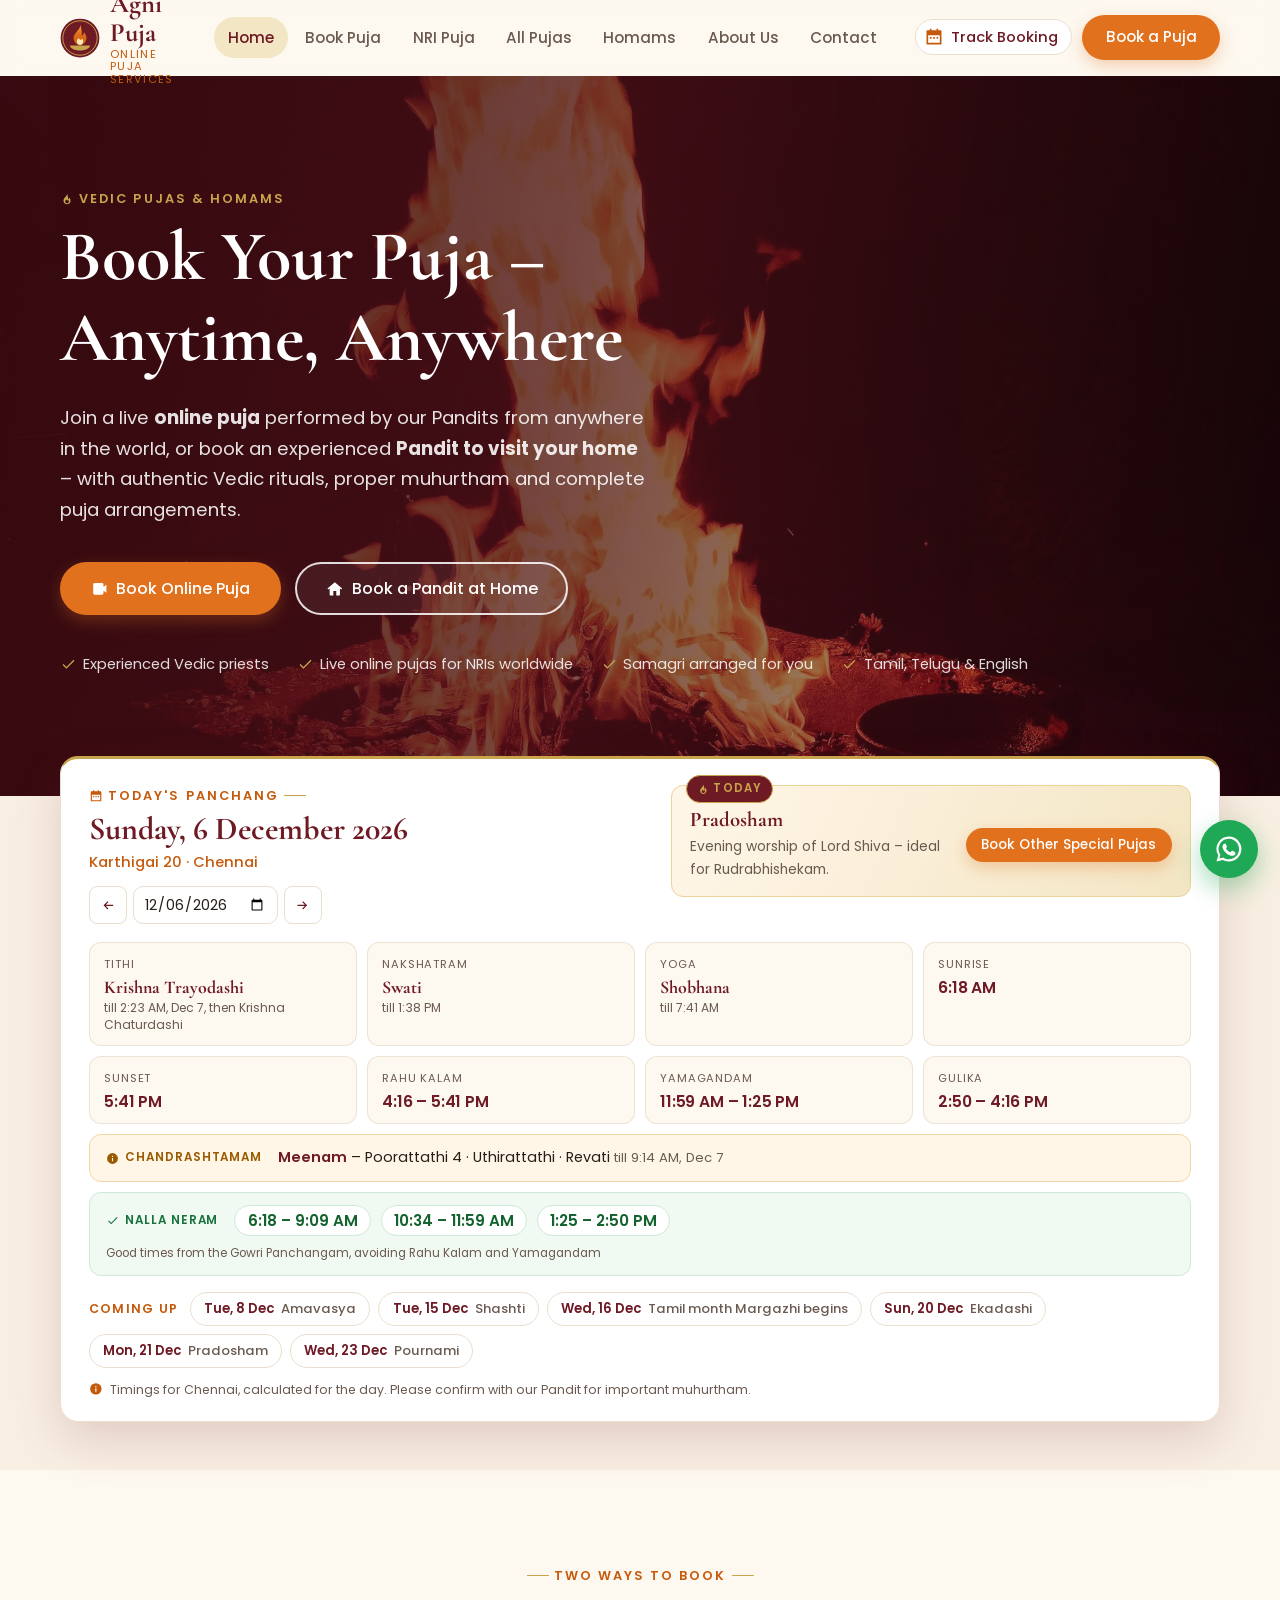
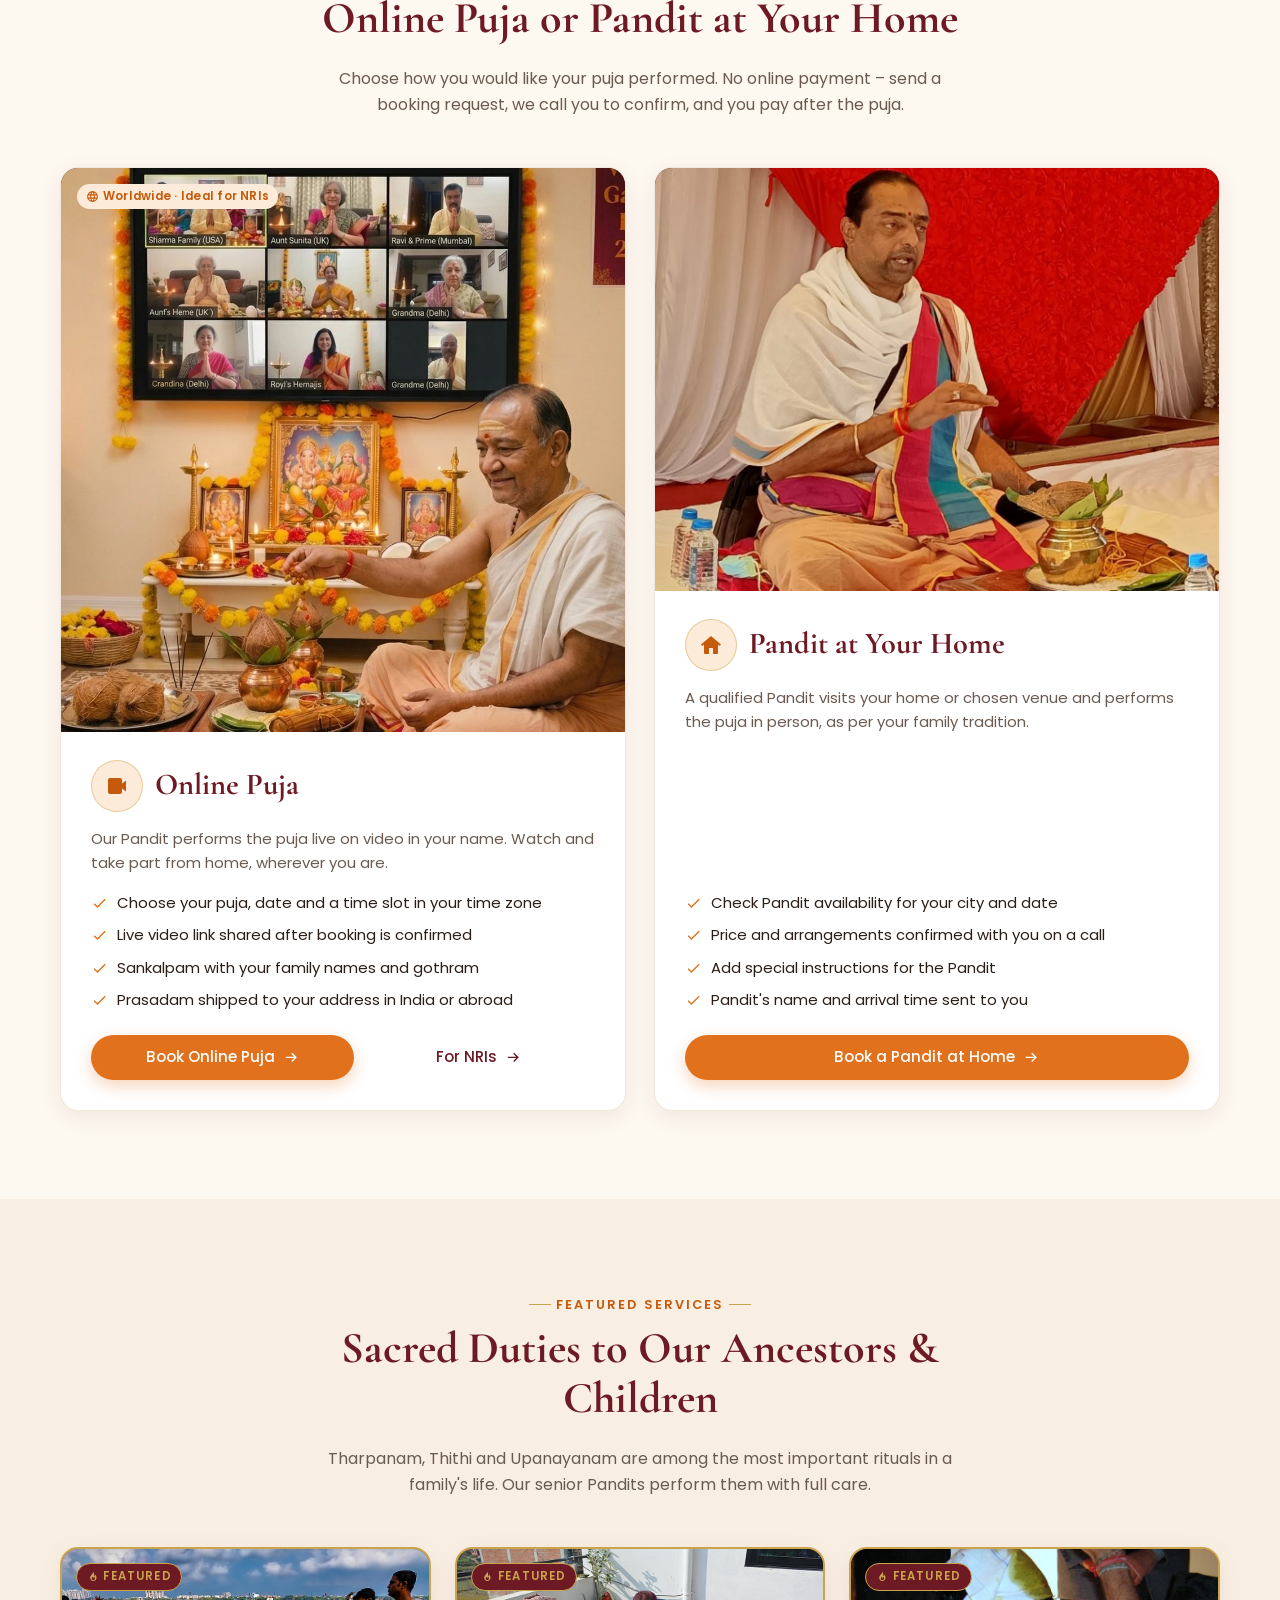
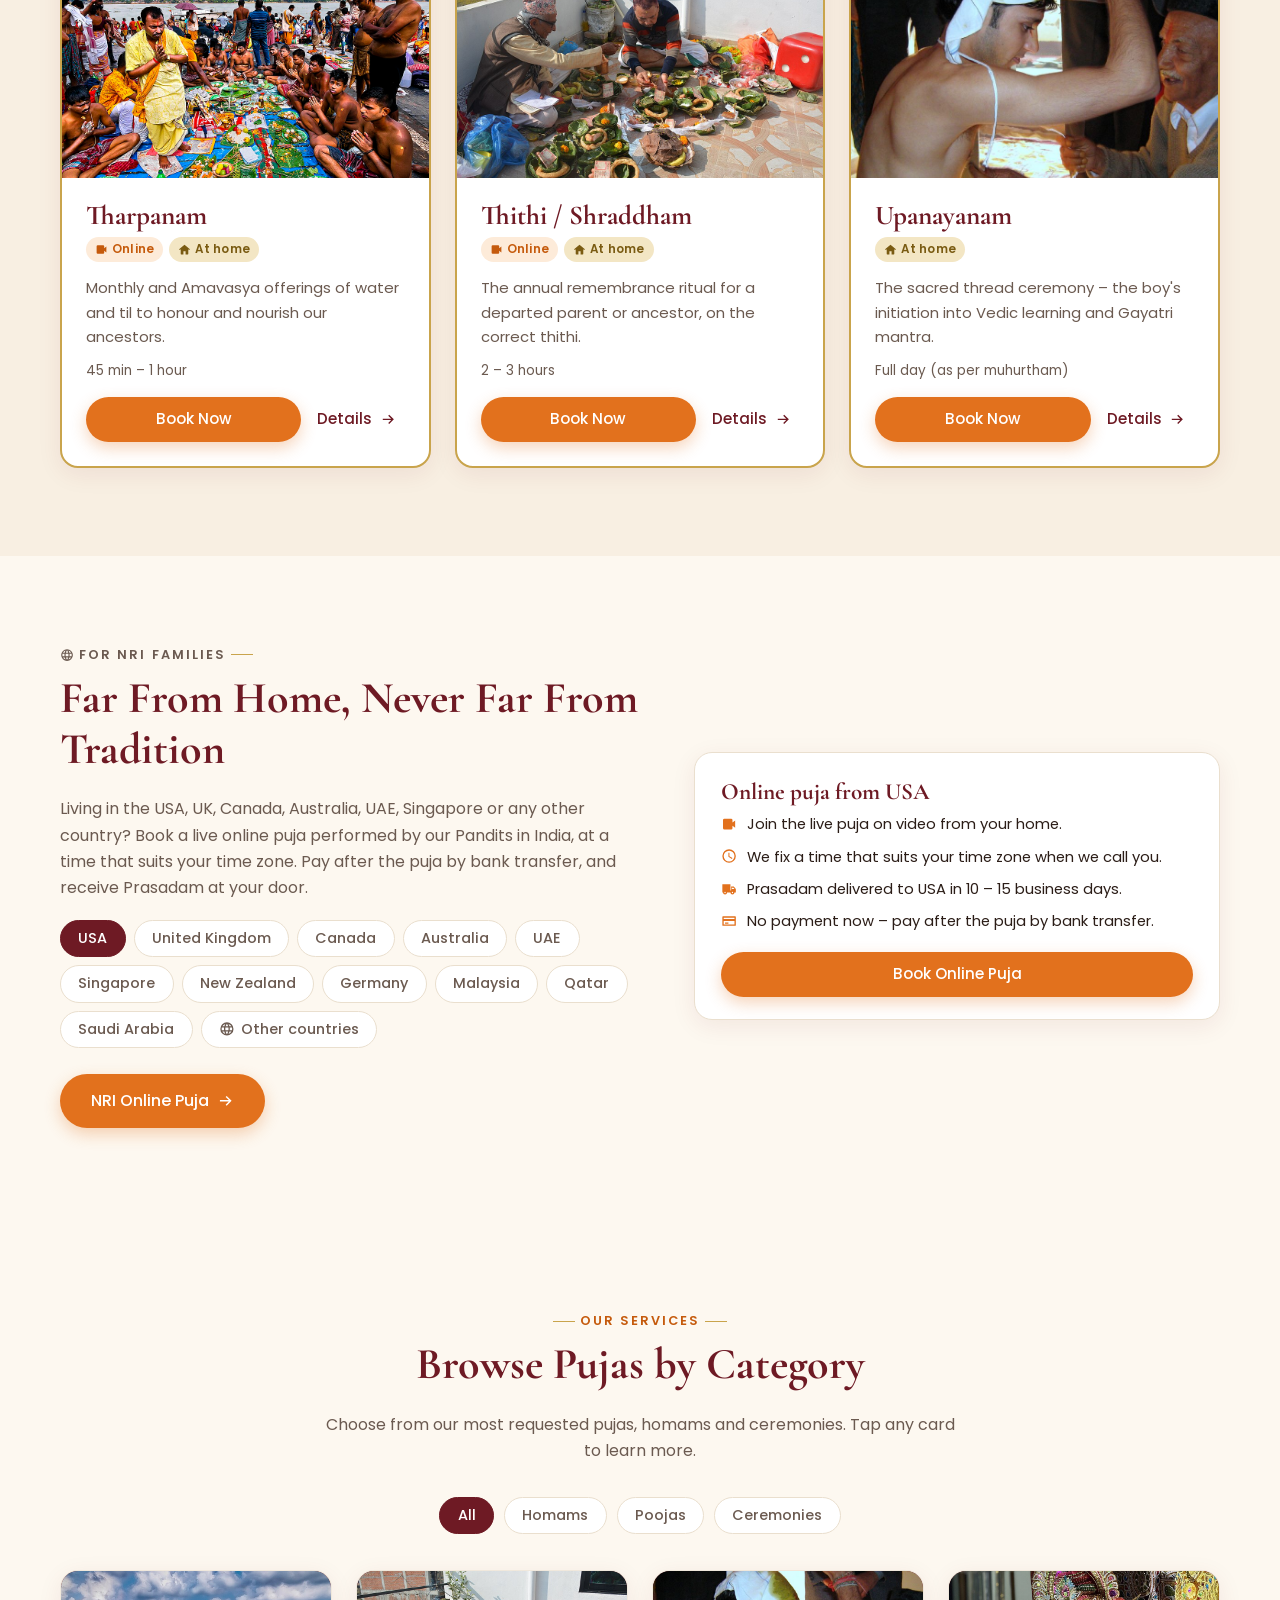
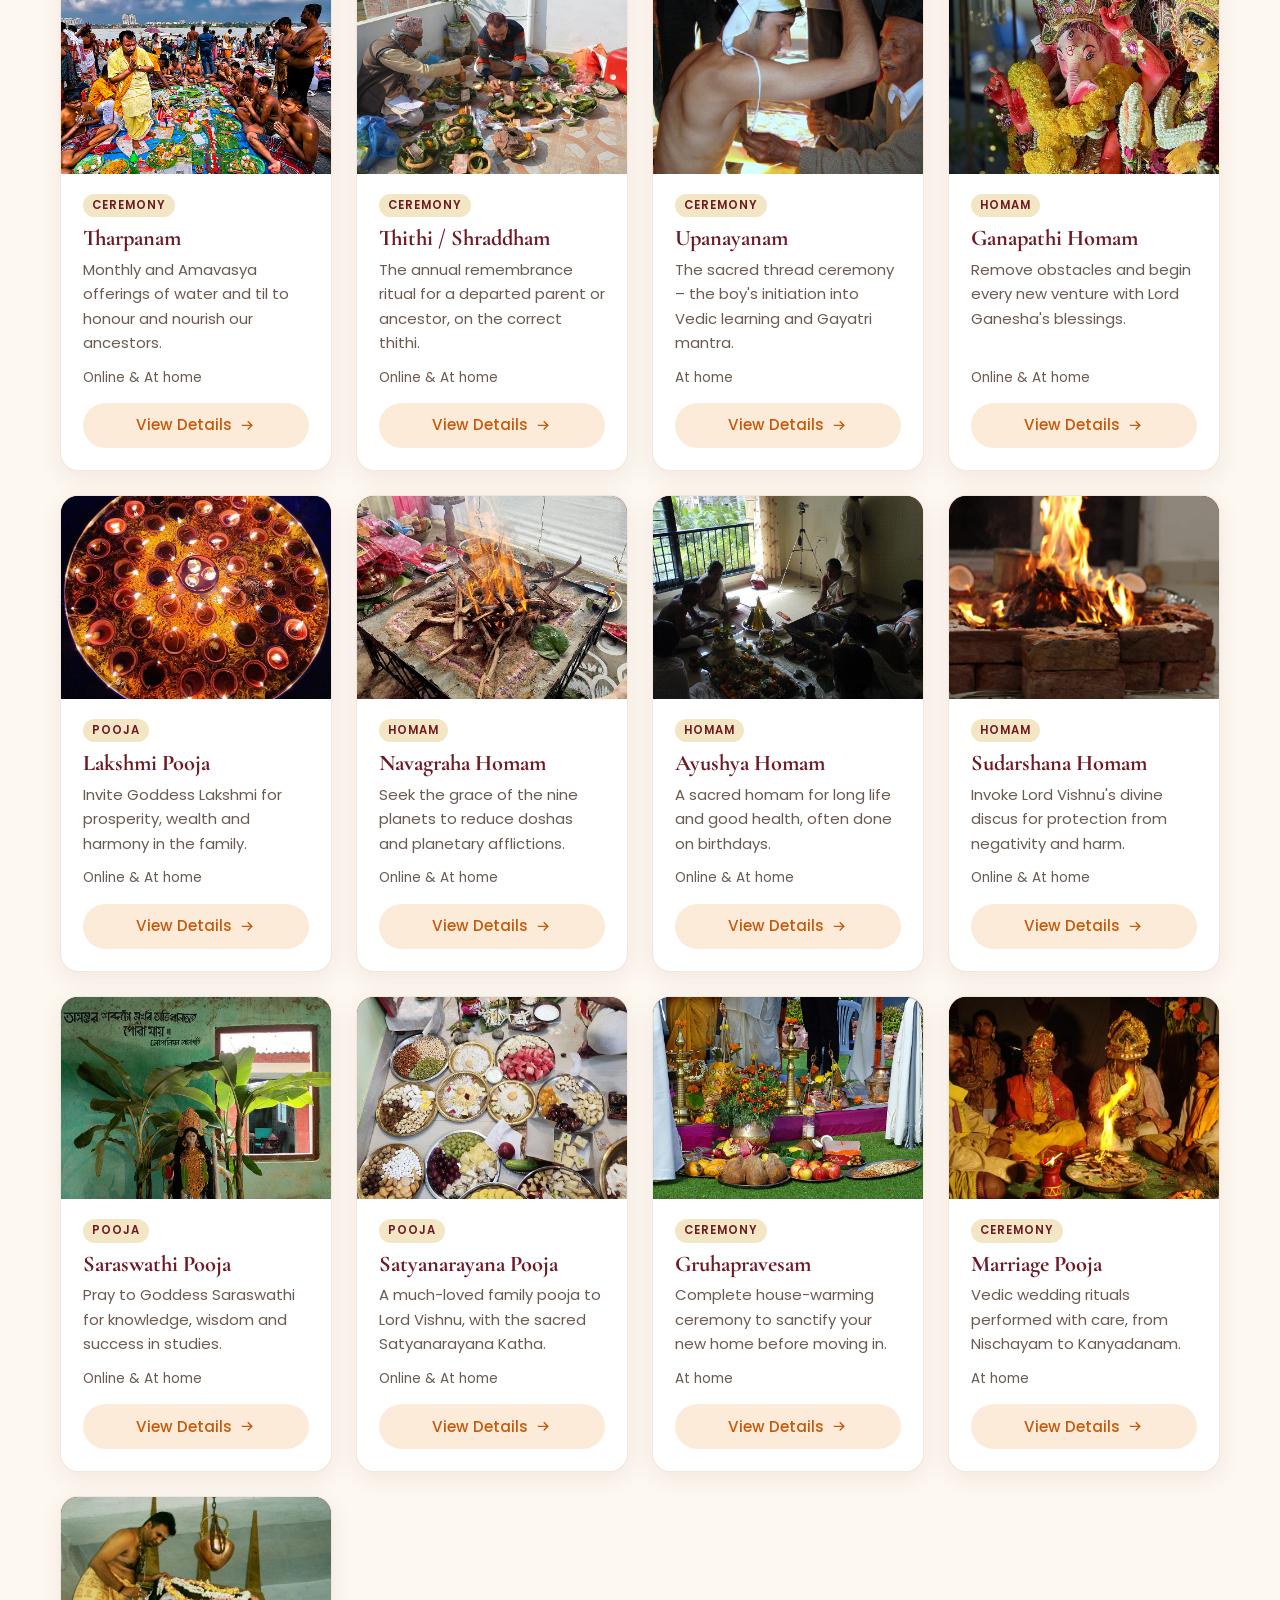
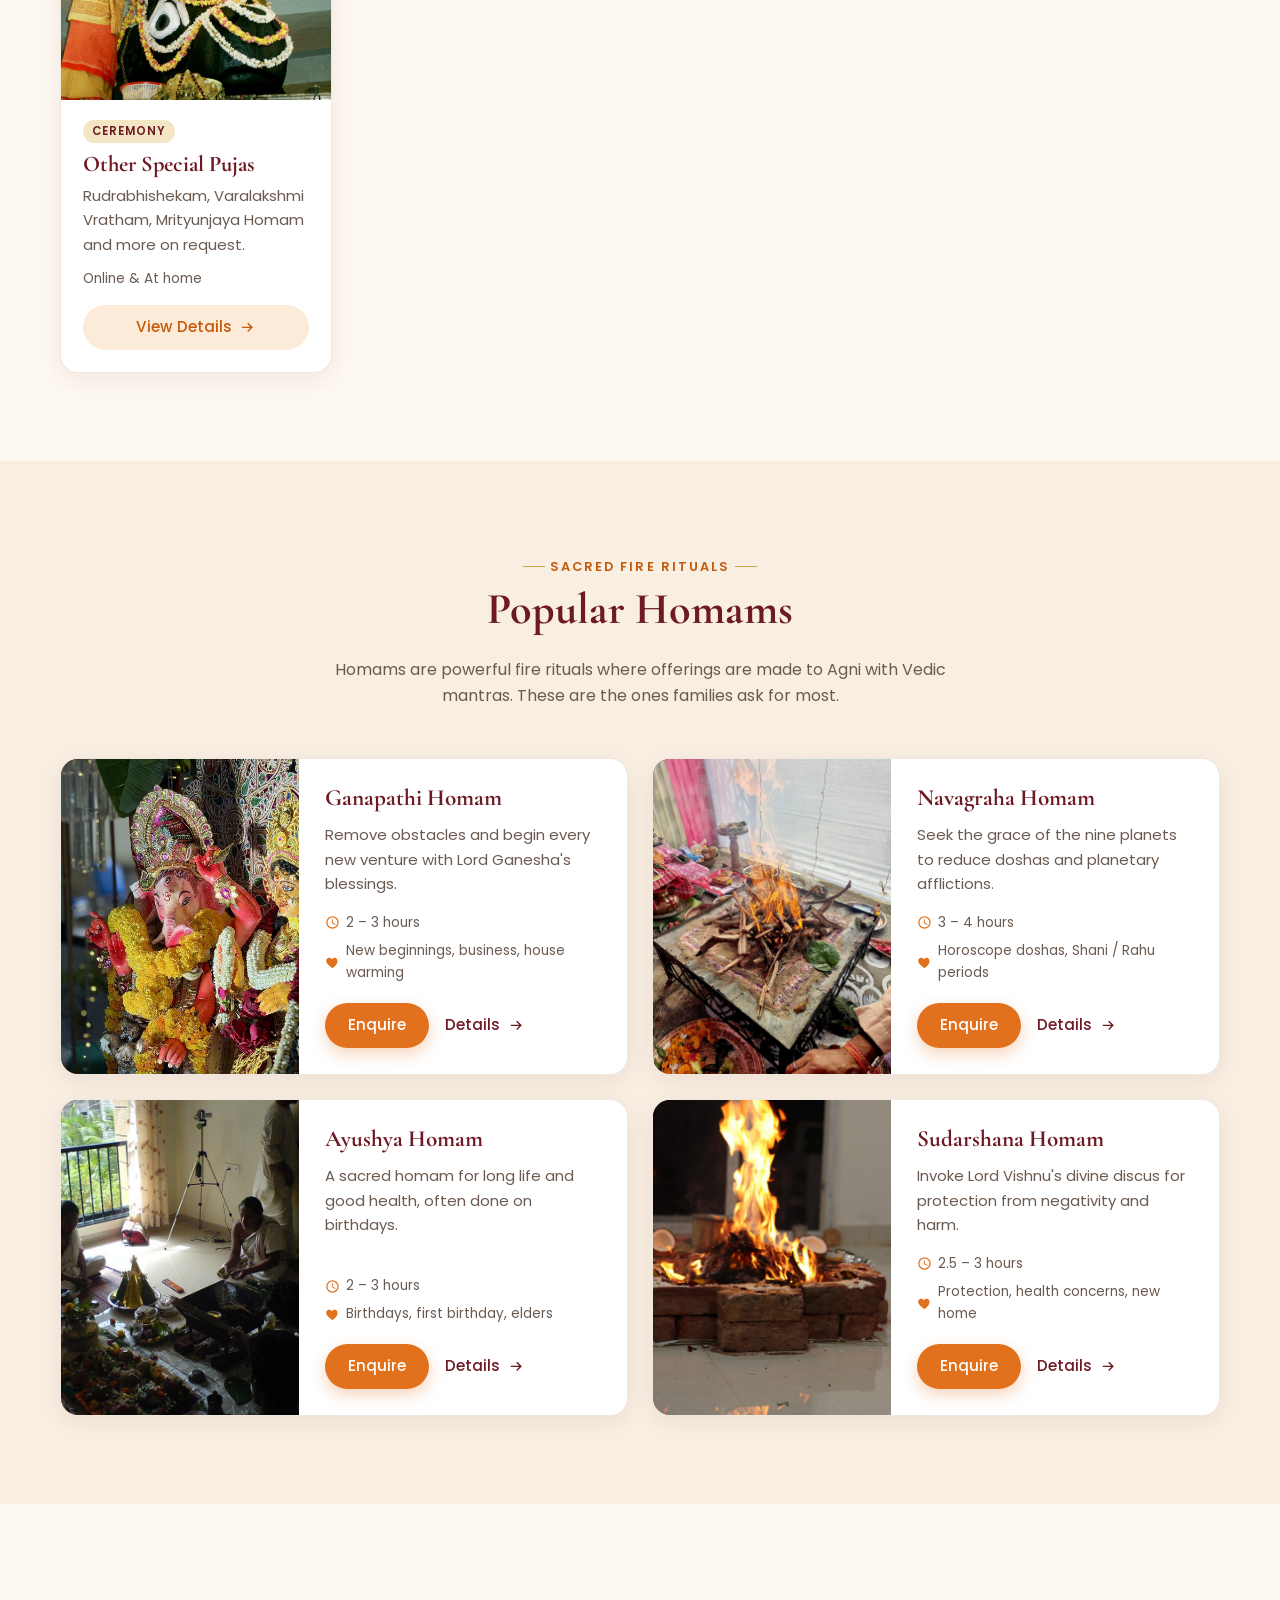
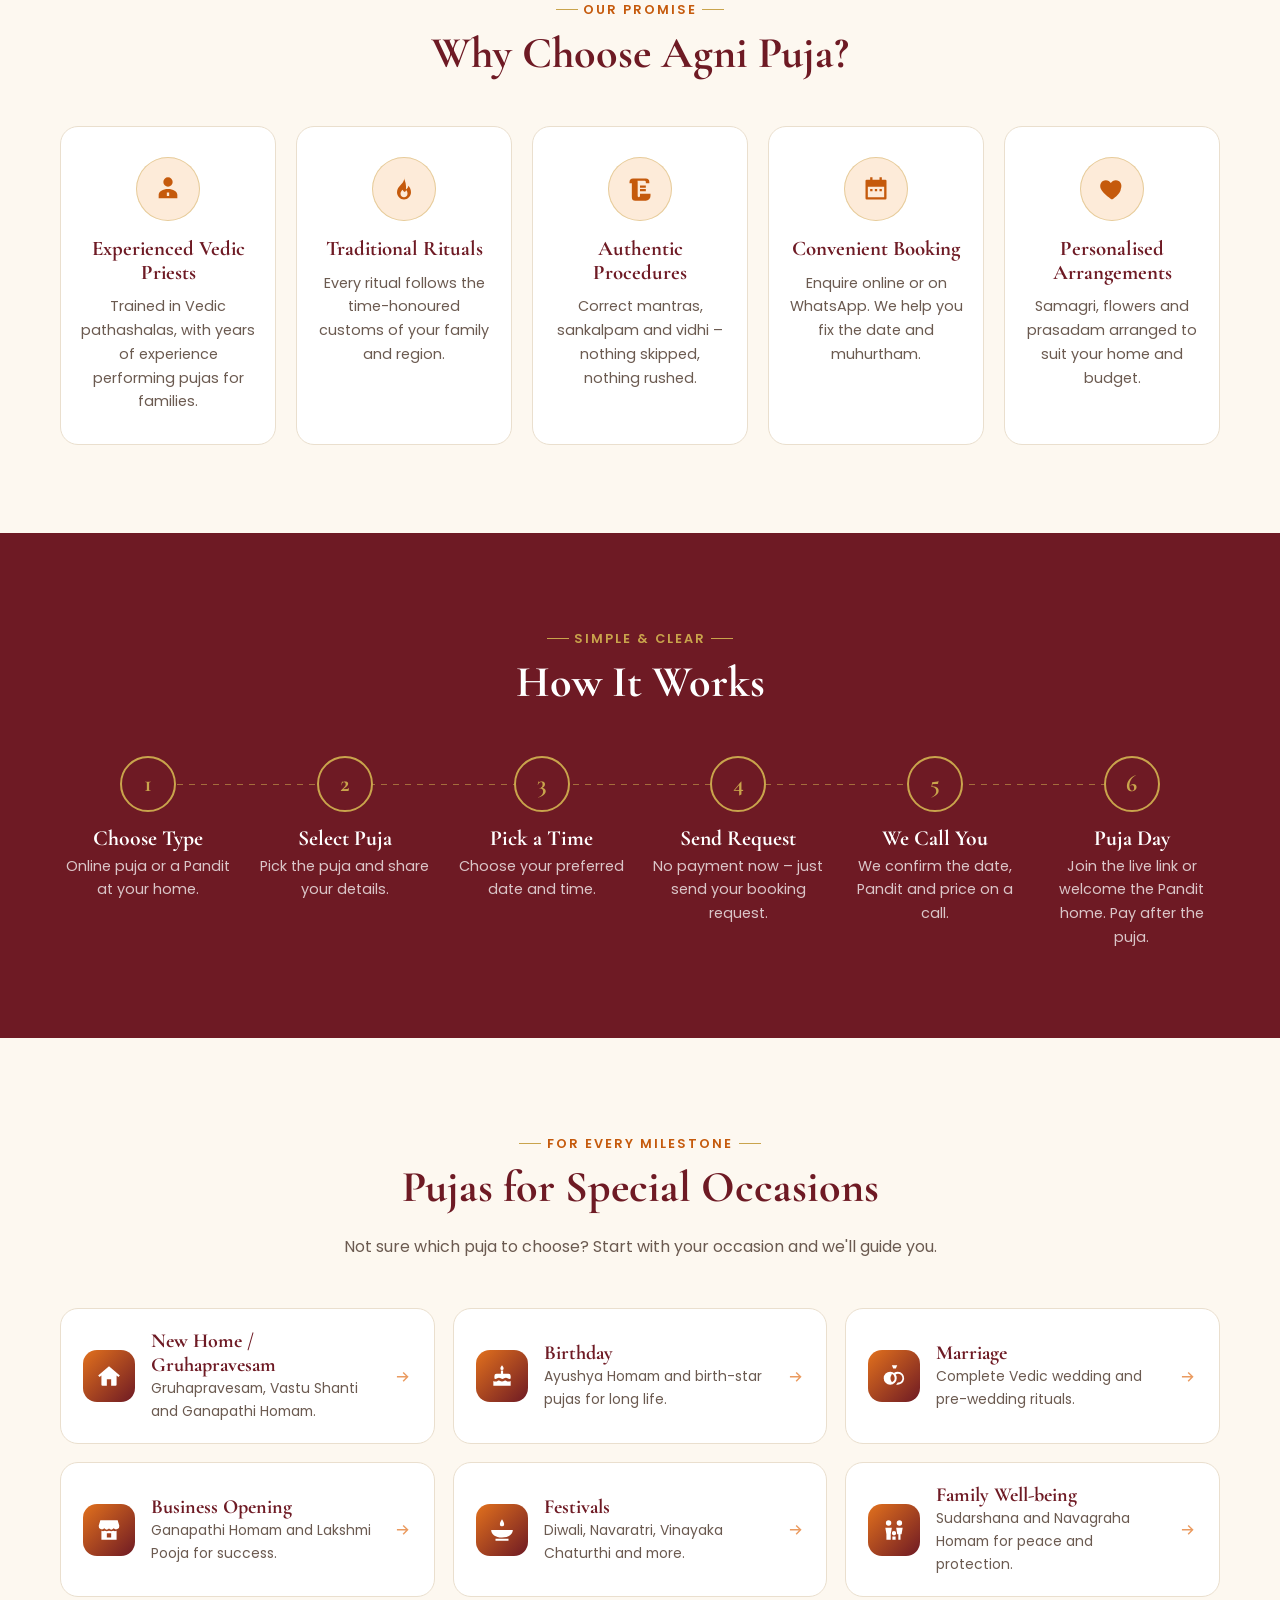
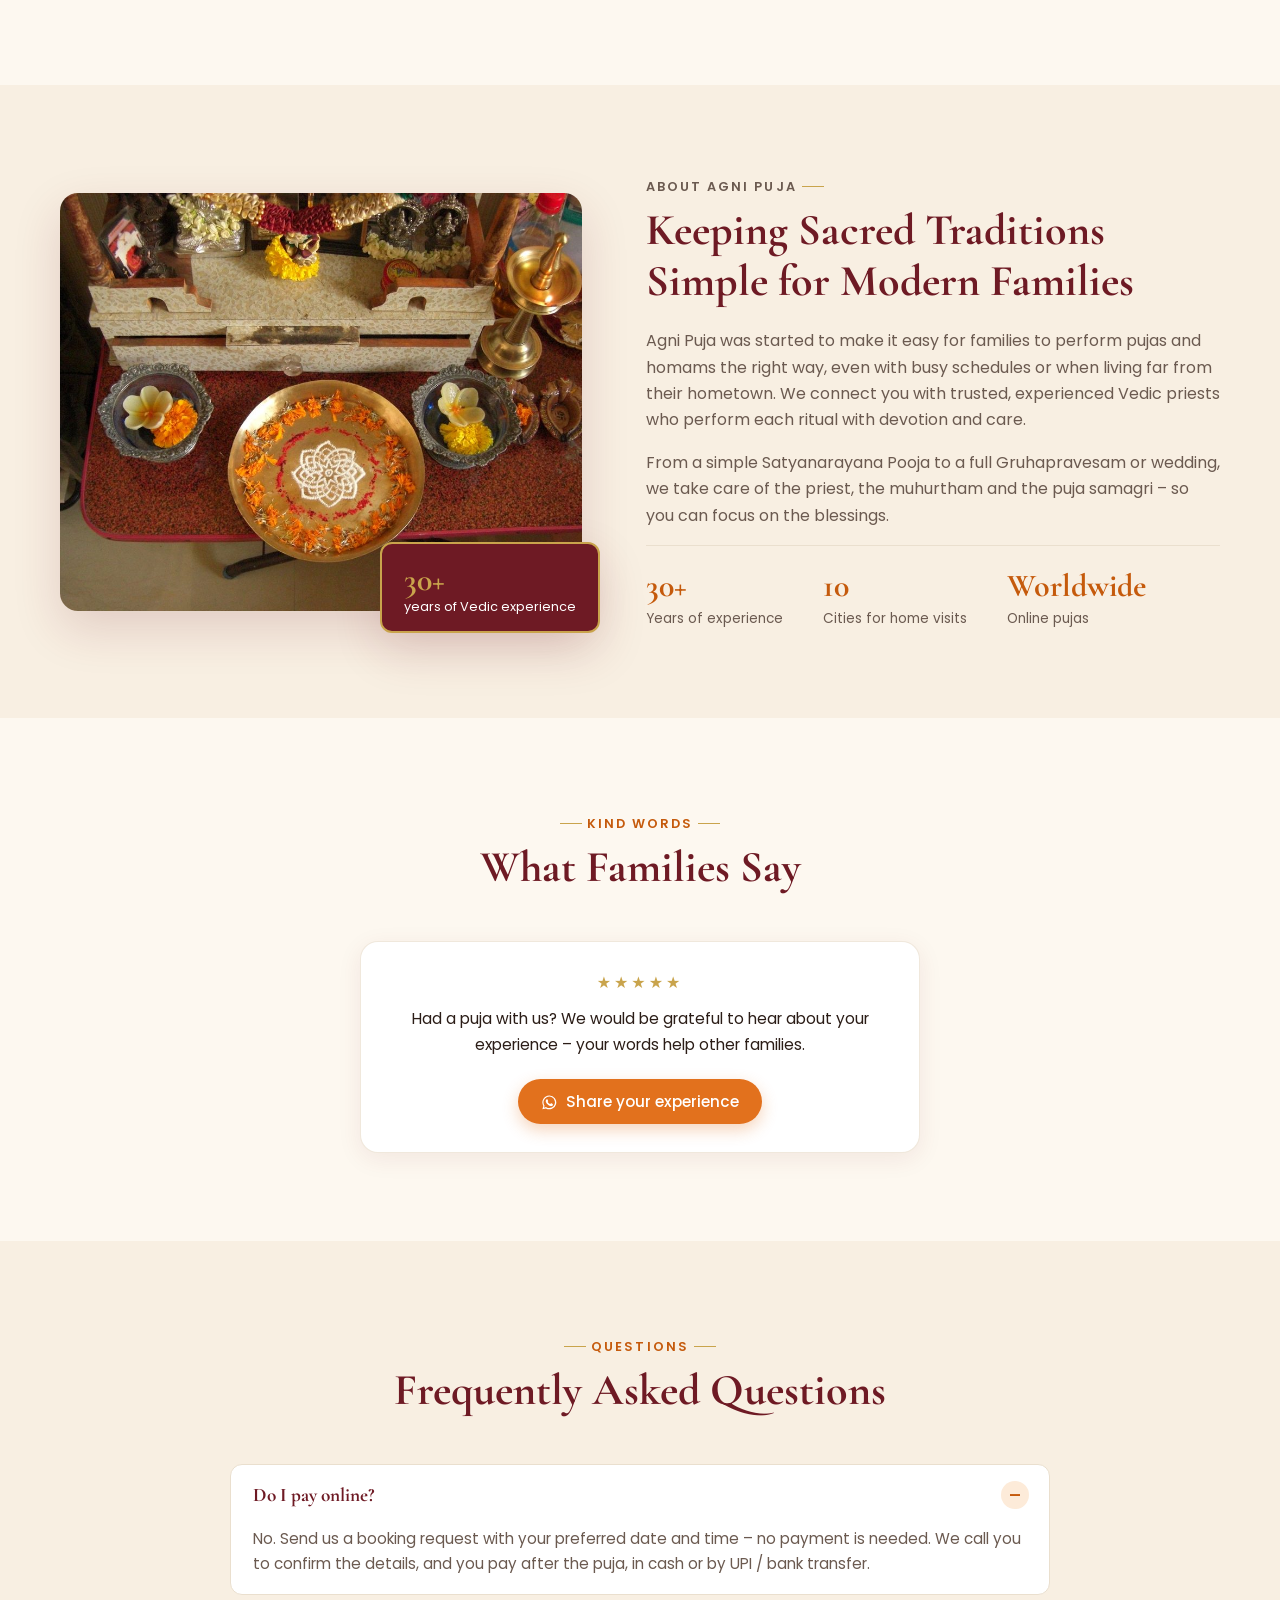
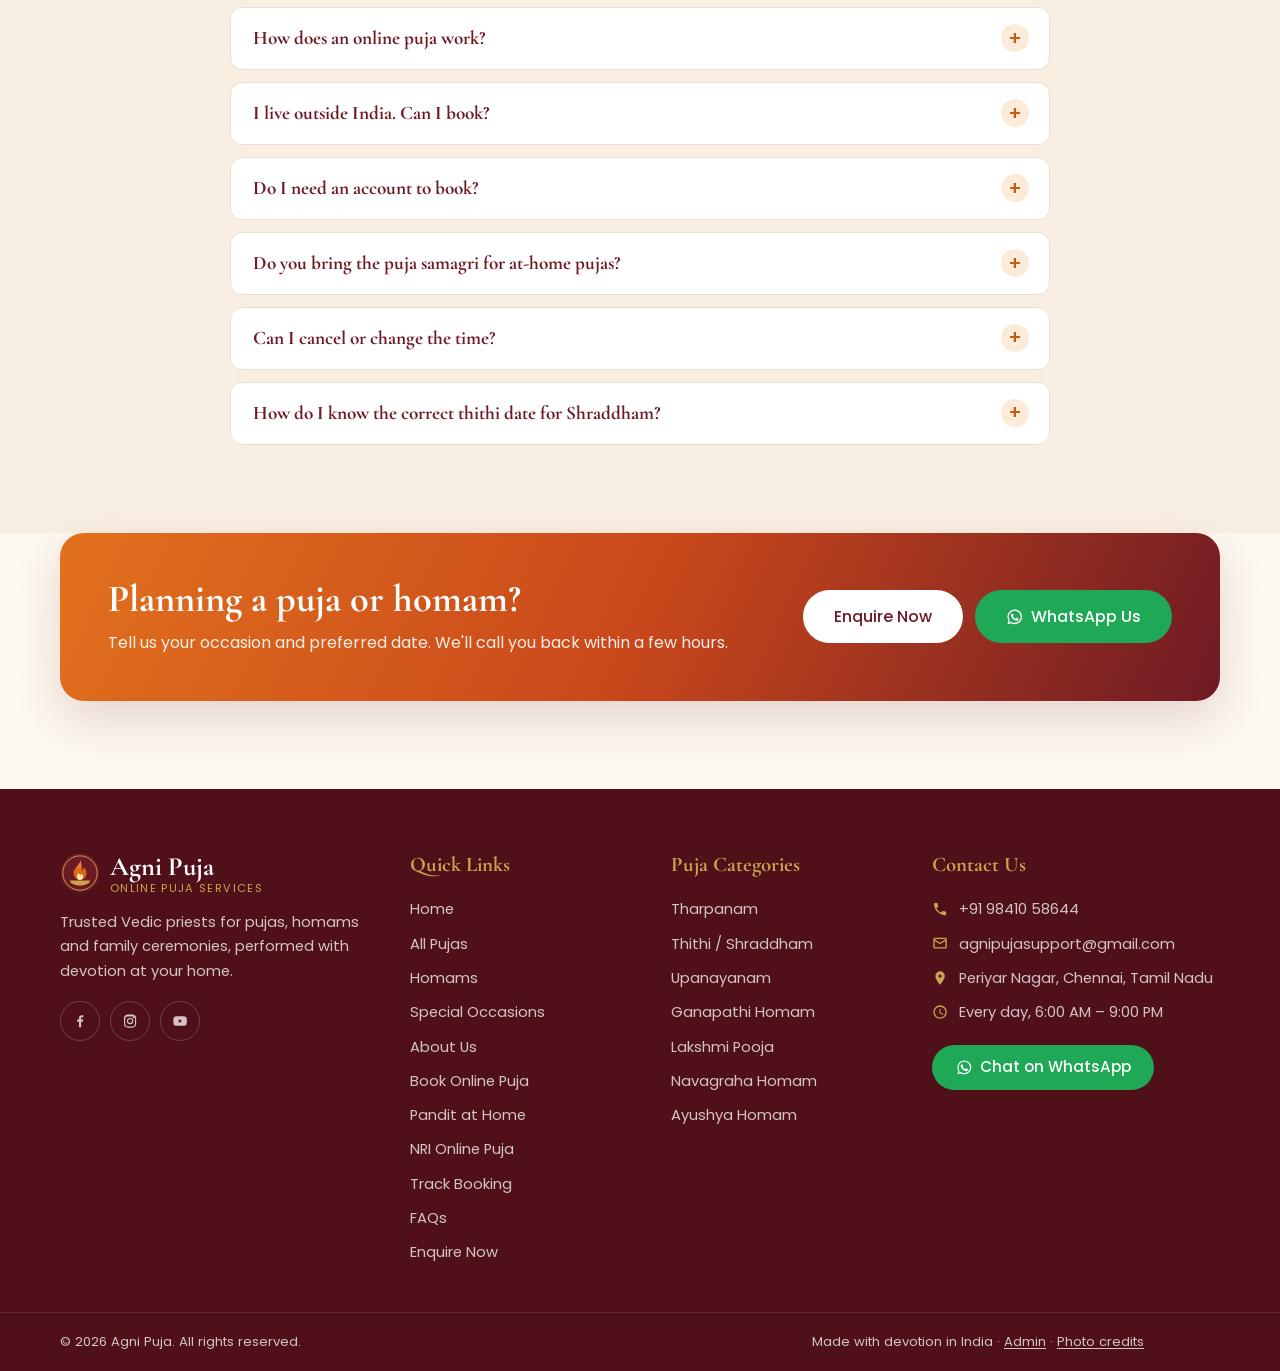
==== commit 61c40140: "Remove city-count badge covering the Pandit photo Co-Authored-By: Claude Opus 5.5 <noreply@anthropic" ====
--- a/index.html
+++ b/index.html
@@ -137,7 +137,6 @@
           </article>
           <article class="card service-card">
             <div class="media" style="position:relative">
-              <span class="badge badge-gold service-label"><svg><use href="#i-pin"/></svg> <span data-city-count>10</span> cities in India</span>
               <svg aria-hidden="true"><use href="#i-flame"/></svg>
               <img src="images/service-home.jpg" alt="Pandit performing a puja in person" loading="lazy" width="1200" height="900" onerror="this.remove()">
             </div>
